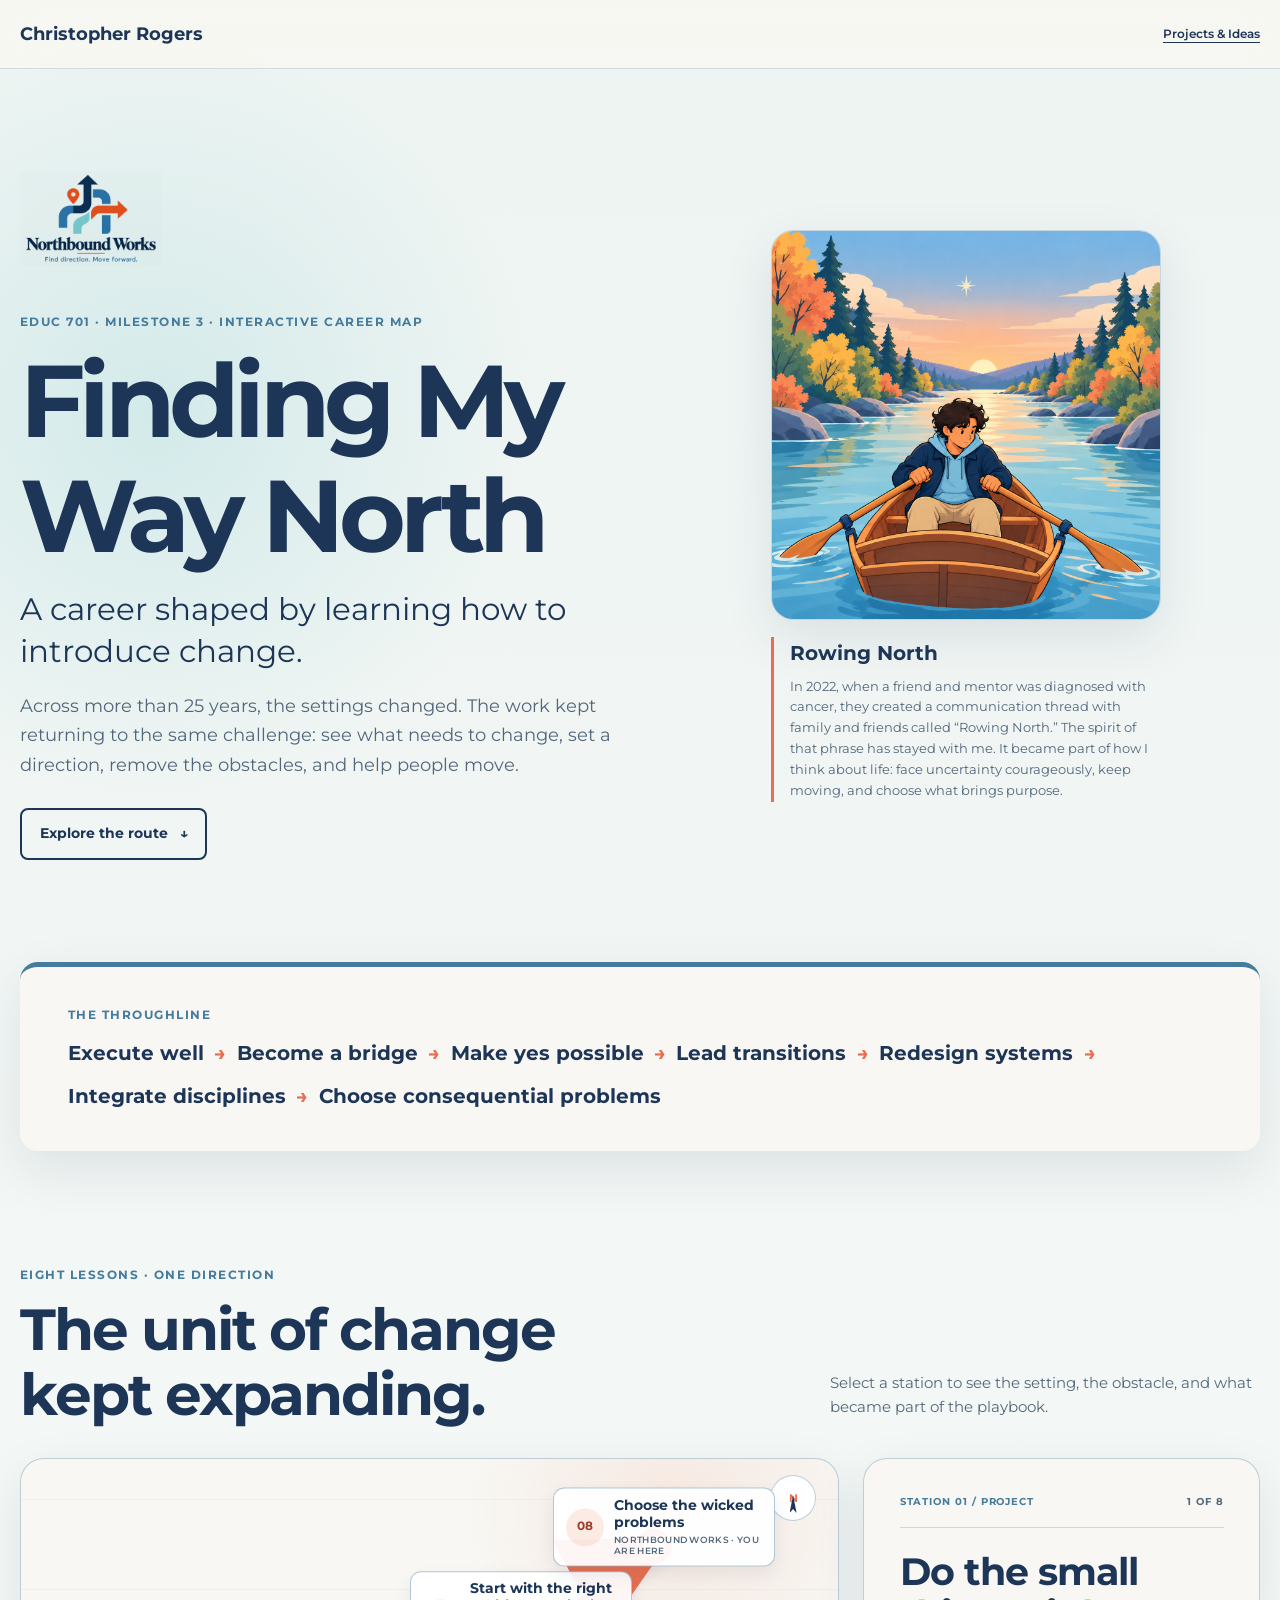
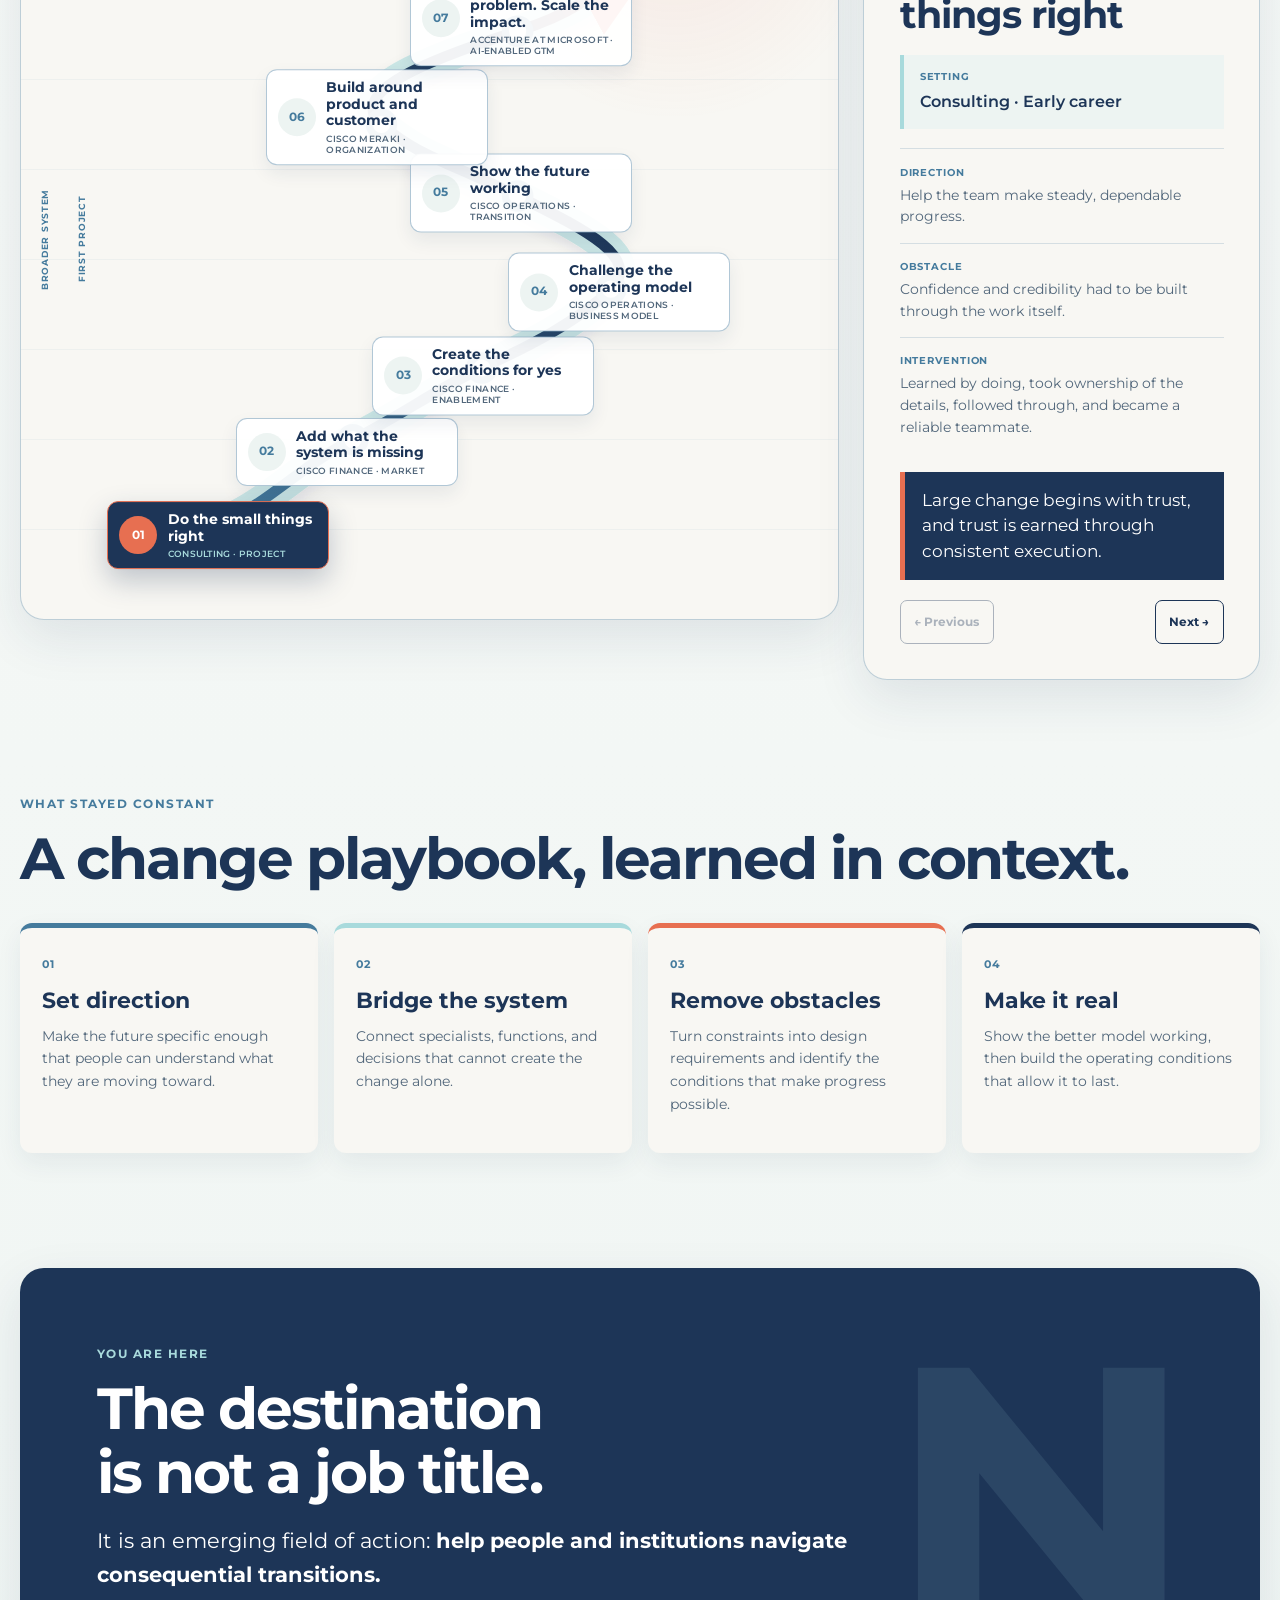
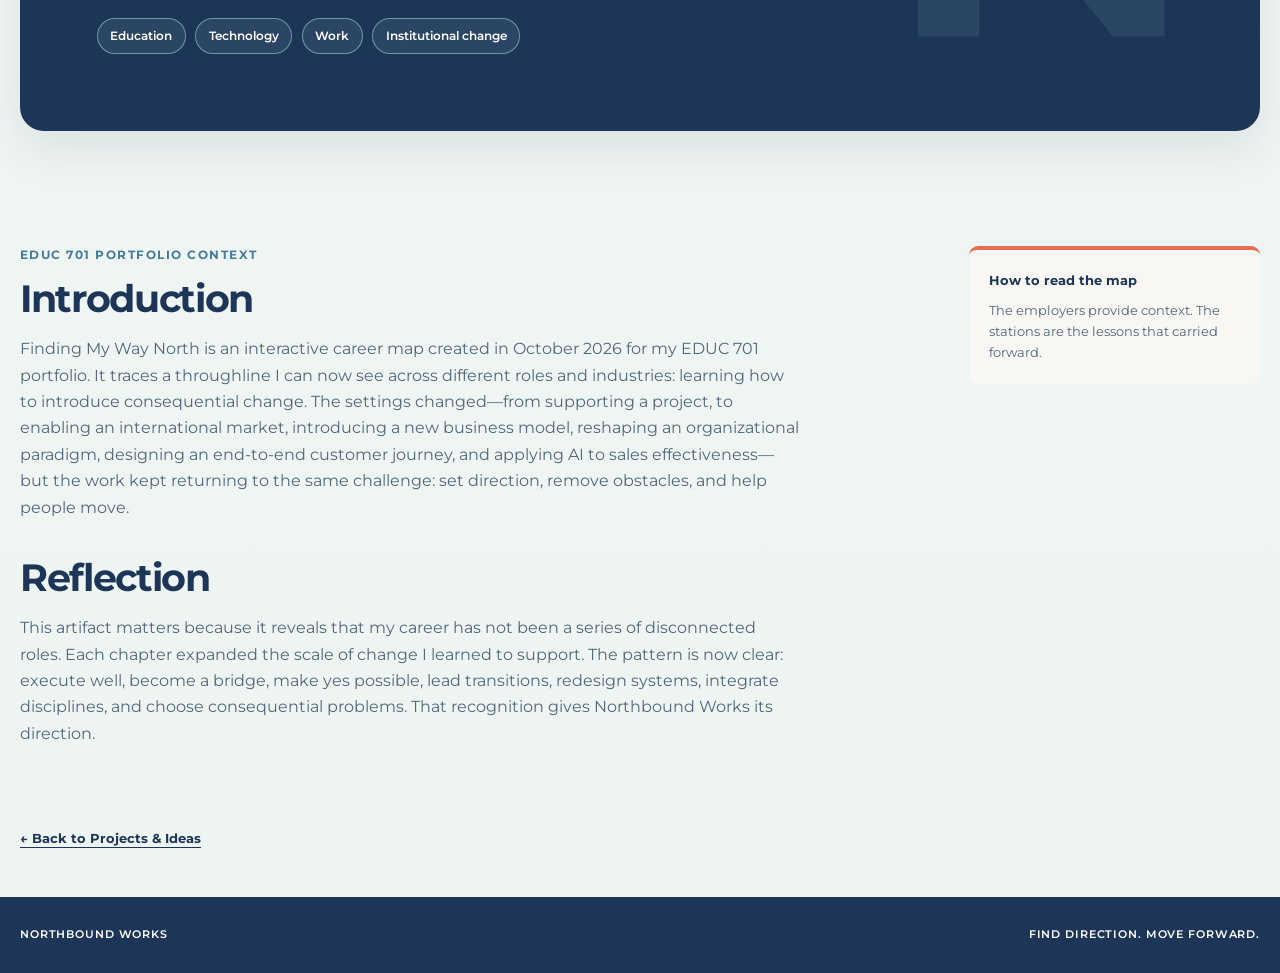
==== finding-my-way-north.html @ 8aae63cb "Publish Finding My Way North interactive career map" ====
<!doctype html>
<html lang="en">
<head>
    <meta charset="utf-8">
    <meta name="viewport" content="width=device-width, initial-scale=1">
    <meta name="description" content="An interactive career map about learning to set direction, remove obstacles, and help people navigate consequential change.">
    <meta name="robots" content="index, follow">
    <link rel="canonical" href="https://chriroge.github.io/northbound-works/finding-my-way-north.html">
    <title>Finding My Way North | Northbound Works</title>
    <link rel="preconnect" href="https://fonts.googleapis.com">
    <link rel="preconnect" href="https://fonts.gstatic.com" crossorigin>
    <link href="https://fonts.googleapis.com/css2?family=Montserrat:wght@400;500;600;700&amp;display=swap" rel="stylesheet">
    <link rel="stylesheet" href="finding-my-way-north.css">
    <script src="finding-my-way-north.js" defer></script>
</head>
<body class="north-map-page">
    <a class="nbm-skip-link" href="#main-content">Skip to the career map</a>

    <nav class="nbm-nav" aria-label="Main navigation">
        <div class="nbm-nav-inner">
            <a class="nbm-home-link" href="index.html#home">Christopher Rogers</a>
            <div class="nbm-nav-actions">
                <a href="index.html#work">Projects &amp; Ideas</a>
            </div>
        </div>
    </nav>

    <main id="main-content">
        <header class="nbm-hero">
            <div class="nbm-hero-copy">
                <a class="nbm-brand" href="index.html#home" aria-label="Northbound Works home">
                    <img src="images/New Logo. New Phrase PNG.png" alt="Northbound Works. Find direction. Move forward.">
                </a>
                <p class="nbm-eyebrow">EDUC 701 · Milestone 3 · Interactive career map</p>
                <h1>Finding My Way North</h1>
                <p class="nbm-deck">A career shaped by learning how to introduce change.</p>
                <p class="nbm-intro">Across more than 25 years, the settings changed. The work kept returning to the same challenge: see what needs to change, set a direction, remove the obstacles, and help people move.</p>
                <a class="nbm-start" href="#career-map">Explore the route <span aria-hidden="true">↓</span></a>
            </div>

            <figure class="nbm-hero-mark">
                <img
                    src="images/rowing-north-hero.png"
                    alt="An illustrated student focused on rowing a wooden boat upstream toward a north star at sunset."
                    class="nbm-rowing-image"
                    width="1254"
                    height="1254"
                >
                <figcaption class="nbm-rowing-caption">
                    <p class="nbm-rowing-label">Rowing North</p>
                    <p class="nbm-rowing-story">In 2022, when a friend and mentor was diagnosed with cancer, they created a communication thread with family and friends called “Rowing North.” The spirit of that phrase has stayed with me. It became part of how I think about life: face uncertainty courageously, keep moving, and choose what brings purpose.</p>
                </figcaption>
            </figure>
        </header>

        <section class="nbm-throughline" aria-labelledby="throughline-heading">
            <p class="nbm-section-label" id="throughline-heading">The throughline</p>
            <ol aria-label="Career throughline">
                <li>Execute well</li>
                <li>Become a bridge</li>
                <li>Make yes possible</li>
                <li>Lead transitions</li>
                <li>Redesign systems</li>
                <li>Integrate disciplines</li>
                <li>Choose consequential problems</li>
            </ol>
        </section>

        <section class="nbm-journey" id="career-map" aria-labelledby="career-map-heading">
            <div class="nbm-section-heading">
                <div>
                    <p class="nbm-section-label">Eight lessons · one direction</p>
                    <h2 id="career-map-heading">The unit of change kept expanding.</h2>
                </div>
                <p>Select a station to see the setting, the obstacle, and what became part of the playbook.</p>
            </div>

            <div class="nbm-journey-layout">
                <div class="nbm-map-visual" aria-label="Career map from project work to wicked problems">
                    <div class="nbm-scope-axis" aria-hidden="true">
                        <span>Broader system</span>
                        <span class="nbm-axis-line"></span>
                        <span>First project</span>
                    </div>

                    <div class="nbm-route-canvas">
                        <div class="nbm-north-marker" aria-hidden="true"><span>N</span><i></i></div>
                        <svg class="nbm-route-svg" viewBox="0 0 1000 1000" role="img" aria-label="A northbound route connecting eight career lessons">
                            <defs>
                                <linearGradient id="nbm-route-gradient" x1="0" y1="1" x2="1" y2="0">
                                    <stop offset="0" stop-color="#457B9D"/>
                                    <stop offset="0.72" stop-color="#1D3557"/>
                                    <stop offset="1" stop-color="#E76F51"/>
                                </linearGradient>
                                <filter id="nbm-route-shadow" x="-30%" y="-30%" width="160%" height="160%">
                                    <feDropShadow dx="0" dy="8" stdDeviation="8" flood-color="#1D3557" flood-opacity="0.12"/>
                                </filter>
                                <marker id="nbm-arrow" markerWidth="10" markerHeight="10" refX="8" refY="5" orient="auto" markerUnits="strokeWidth">
                                    <path d="M0,0 L10,5 L0,10 Z" fill="#E76F51"/>
                                </marker>
                            </defs>
                            <path class="nbm-route-underlay" d="M180 890 C235 865 280 815 350 780 S465 710 530 680 S665 615 710 570 S670 485 580 440 S440 385 390 340 S455 250 580 210 S700 130 770 92"/>
                            <path class="nbm-route-line" d="M180 890 C235 865 280 815 350 780 S465 710 530 680 S665 615 710 570 S670 485 580 440 S440 385 390 340 S455 250 580 210 S700 130 770 92" marker-end="url(#nbm-arrow)"/>
                            <g class="nbm-route-dots" aria-hidden="true">
                                <circle cx="180" cy="890" r="17"/>
                                <circle cx="350" cy="780" r="17"/>
                                <circle cx="530" cy="680" r="17"/>
                                <circle cx="710" cy="570" r="17"/>
                                <circle cx="580" cy="440" r="17"/>
                                <circle cx="390" cy="340" r="17"/>
                                <circle cx="580" cy="210" r="17"/>
                                <circle class="nbm-current-dot" cx="770" cy="92" r="20"/>
                            </g>
                        </svg>

                        <ol class="nbm-station-list">
                            <li class="nbm-map-station" id="station-1" style="--station-x:18%; --station-y:89%;">
                                <button type="button" id="station-button-1" data-station="0" aria-controls="station-detail" aria-expanded="true" aria-current="step">
                                    <span class="nbm-station-number">01</span>
                                    <span class="nbm-station-copy"><strong>Do the small things right</strong><small>Consulting · Project</small></span>
                                </button>
                            </li>
                            <li class="nbm-map-station" id="station-2" style="--station-x:35%; --station-y:78%;">
                                <button type="button" id="station-button-2" data-station="1" aria-controls="station-detail" aria-expanded="false">
                                    <span class="nbm-station-number">02</span>
                                    <span class="nbm-station-copy"><strong>Add what the system is missing</strong><small>Cisco Finance · Market</small></span>
                                </button>
                            </li>
                            <li class="nbm-map-station" id="station-3" style="--station-x:53%; --station-y:68%;">
                                <button type="button" id="station-button-3" data-station="2" aria-controls="station-detail" aria-expanded="false">
                                    <span class="nbm-station-number">03</span>
                                    <span class="nbm-station-copy"><strong>Create the conditions for yes</strong><small>Cisco Finance · Enablement</small></span>
                                </button>
                            </li>
                            <li class="nbm-map-station" id="station-4" style="--station-x:71%; --station-y:57%;">
                                <button type="button" id="station-button-4" data-station="3" aria-controls="station-detail" aria-expanded="false">
                                    <span class="nbm-station-number">04</span>
                                    <span class="nbm-station-copy"><strong>Challenge the operating model</strong><small>Cisco Operations · Business model</small></span>
                                </button>
                            </li>
                            <li class="nbm-map-station" id="station-5" style="--station-x:58%; --station-y:44%;">
                                <button type="button" id="station-button-5" data-station="4" aria-controls="station-detail" aria-expanded="false">
                                    <span class="nbm-station-number">05</span>
                                    <span class="nbm-station-copy"><strong>Show the future working</strong><small>Cisco Operations · Transition</small></span>
                                </button>
                            </li>
                            <li class="nbm-map-station" id="station-6" style="--station-x:39%; --station-y:34%;">
                                <button type="button" id="station-button-6" data-station="5" aria-controls="station-detail" aria-expanded="false">
                                    <span class="nbm-station-number">06</span>
                                    <span class="nbm-station-copy"><strong>Build around product and customer</strong><small>Cisco Meraki · Organization</small></span>
                                </button>
                            </li>
                            <li class="nbm-map-station" id="station-7" style="--station-x:58%; --station-y:21%;">
                                <button type="button" id="station-button-7" data-station="6" aria-controls="station-detail" aria-expanded="false">
                                    <span class="nbm-station-number">07</span>
                                    <span class="nbm-station-copy"><strong>Start with the right problem. Scale the impact.</strong><small>Accenture at Microsoft · AI-enabled GTM</small></span>
                                </button>
                            </li>
                            <li class="nbm-map-station nbm-map-station-current" id="station-8" style="--station-x:77%; --station-y:9%;">
                                <button type="button" id="station-button-8" data-station="7" aria-controls="station-detail" aria-expanded="false">
                                    <span class="nbm-station-number">08</span>
                                    <span class="nbm-station-copy"><strong>Choose the wicked problems</strong><small>Northbound Works · You are here</small></span>
                                </button>
                            </li>
                        </ol>
                    </div>
                </div>

                <aside class="nbm-detail-panel" id="station-detail" aria-live="polite" aria-labelledby="detail-title">
                    <div class="nbm-detail-topline">
                        <p><span id="detail-number">Station 01</span> <span aria-hidden="true">/</span> <span id="detail-scale">Project</span></p>
                        <span class="nbm-detail-progress" id="detail-progress">1 of 8</span>
                    </div>
                    <h3 id="detail-title">Do the small things right</h3>

                    <div class="nbm-detail-setting">
                        <span>Setting</span>
                        <p id="detail-setting">Consulting · Early career</p>
                    </div>

                    <dl class="nbm-detail-grid">
                        <div>
                            <dt>Direction</dt>
                            <dd id="detail-direction">Help the team make steady, dependable progress.</dd>
                        </div>
                        <div>
                            <dt>Obstacle</dt>
                            <dd id="detail-obstacle">Confidence and credibility had to be built through the work itself.</dd>
                        </div>
                        <div>
                            <dt>Intervention</dt>
                            <dd id="detail-intervention">Learned by doing, took ownership of the details, followed through, and became a reliable teammate.</dd>
                        </div>
                    </dl>

                    <blockquote id="detail-lesson">Large change begins with trust, and trust is earned through consistent execution.</blockquote>

                    <div class="nbm-detail-controls" aria-label="Career map navigation">
                        <button type="button" id="previous-station" disabled><span aria-hidden="true">←</span> Previous</button>
                        <button type="button" id="next-station">Next <span aria-hidden="true">→</span></button>
                    </div>
                </aside>
            </div>
        </section>

        <section class="nbm-playbook" aria-labelledby="playbook-heading">
            <div class="nbm-section-heading">
                <div>
                    <p class="nbm-section-label">What stayed constant</p>
                    <h2 id="playbook-heading">A change playbook, learned in context.</h2>
                </div>
            </div>
            <div class="nbm-playbook-grid">
                <article><span>01</span><h3>Set direction</h3><p>Make the future specific enough that people can understand what they are moving toward.</p></article>
                <article><span>02</span><h3>Bridge the system</h3><p>Connect specialists, functions, and decisions that cannot create the change alone.</p></article>
                <article><span>03</span><h3>Remove obstacles</h3><p>Turn constraints into design requirements and identify the conditions that make progress possible.</p></article>
                <article><span>04</span><h3>Make it real</h3><p>Show the better model working, then build the operating conditions that allow it to last.</p></article>
            </div>
        </section>

        <section class="nbm-now" aria-labelledby="now-heading">
            <p class="nbm-section-label">You are here</p>
            <h2 id="now-heading">The destination is not a job title.</h2>
            <p>It is an emerging field of action: <strong>help people and institutions navigate consequential transitions.</strong></p>
            <div class="nbm-now-tags" aria-label="Current fields of interest">
                <span>Education</span><span>Technology</span><span>Work</span><span>Institutional change</span>
            </div>
        </section>

        <section class="nbm-portfolio-context" aria-labelledby="portfolio-context-heading">
            <div>
                <p class="nbm-section-label">EDUC 701 portfolio context</p>
                <h2 id="portfolio-context-heading">Introduction</h2>
                <p>Finding My Way North is an interactive career map created in October 2026 for my EDUC 701 portfolio. It traces a throughline I can now see across different roles and industries: learning how to introduce consequential change. The settings changed—from supporting a project, to enabling an international market, introducing a new business model, reshaping an organizational paradigm, designing an end-to-end customer journey, and applying AI to sales effectiveness—but the work kept returning to the same challenge: set direction, remove obstacles, and help people move.</p>
                <h2>Reflection</h2>
                <p>This artifact matters because it reveals that my career has not been a series of disconnected roles. Each chapter expanded the scale of change I learned to support. The pattern is now clear: execute well, become a bridge, make yes possible, lead transitions, redesign systems, integrate disciplines, and choose consequential problems. That recognition gives Northbound Works its direction.</p>
            </div>
            <aside>
                <strong>How to read the map</strong>
                <p>The employers provide context. The stations are the lessons that carried forward.</p>
            </aside>
        </section>

        <noscript>
            <section class="nbm-noscript" aria-labelledby="noscript-heading">
                <h2 id="noscript-heading">The eight-station story</h2>
                <p>JavaScript is off, so the interactive detail panel is unavailable. The complete narrative remains below.</p>
                <ol>
                    <li><strong>Do the small things right.</strong> Consulting taught me that large change begins with trust, and trust is earned through consistent execution.</li>
                    <li><strong>Add what the system is missing.</strong> In Cisco Finance, program management helped deep experts localize the business and connect with the wider company.</li>
                    <li><strong>Create the conditions for yes.</strong> Constraints became design requirements: what needed to be true, who needed to be involved, and which safeguards made progress responsible.</li>
                    <li><strong>Challenge the operating model.</strong> Cisco Operations showed me that a business model changes only when its operating model changes with it.</li>
                    <li><strong>Show the future working.</strong> Concrete mechanisms, early evidence, and visible progress made a different way of operating credible.</li>
                    <li><strong>Build around the product and customer.</strong> At Cisco Meraki, product, UX, journey, integration, and team development came together around customer value.</li>
                    <li><strong>Start with the right problem. Scale the impact.</strong> At Accenture, working with Microsoft, I helped identify the highest-leverage sales problems, then define and build four AI agents to enable faster, better-prioritized outreach, stronger customer conversations, and greater revenue attainment with the same or a smaller team.</li>
                    <li><strong>Choose the wicked problems.</strong> Northbound Works brings the accumulated change playbook to education, technology, work, and institutional change.</li>
                </ol>
            </section>
        </noscript>

        <a class="nbm-back" href="index.html#work">← Back to Projects &amp; Ideas</a>
    </main>

    <footer class="nbm-footer">
        <span>Northbound Works</span>
        <span>Find direction. Move forward.</span>
    </footer>
</body>
</html>
---- finding-my-way-north.css ----
:root {
    --nbm-navy: #1D3557;
    --nbm-blue: #457B9D;
    --nbm-teal: #A8DADC;
    --nbm-coral: #E76F51;
    --nbm-cream: #F8F7F3;
    --nbm-pale: #EDF4F2;
    --nbm-white: #FFFFFF;
    --nbm-ink-muted: #52677B;
    --nbm-shadow: 0 18px 50px rgba(29, 53, 87, 0.10);
    --nbm-headline: 'Montserrat', Arial, sans-serif;
    --nbm-body: 'Montserrat', Arial, sans-serif;
}

* {
    box-sizing: border-box;
}

html {
    scroll-behavior: smooth;
}

.north-map-page {
    margin: 0;
    color: var(--nbm-navy);
    background:
        radial-gradient(circle at 12% 10%, rgba(168, 218, 220, 0.40), transparent 24rem),
        linear-gradient(180deg, var(--nbm-pale), #f5f8f6 42%, var(--nbm-pale));
    font-family: var(--nbm-body);
    line-height: 1.65;
}

.north-map-page a {
    color: inherit;
    text-underline-offset: 4px;
}

.north-map-page button,
.north-map-page a {
    -webkit-tap-highlight-color: transparent;
}

.north-map-page h1,
.north-map-page h2,
.north-map-page h3,
.north-map-page p {
    margin-top: 0;
}

.north-map-page h1,
.north-map-page h2,
.north-map-page h3 {
    font-family: var(--nbm-headline);
    line-height: 1.12;
}

.nbm-skip-link {
    position: fixed;
    left: 1rem;
    top: -10rem;
    z-index: 2000;
    padding: 0.85rem 1rem;
    border-radius: 8px;
    background: var(--nbm-white);
    color: var(--nbm-navy);
    font-weight: 700;
}

.nbm-skip-link:focus {
    top: 1rem;
}

.nbm-nav {
    position: sticky;
    top: 0;
    z-index: 1000;
    border-bottom: 1px solid rgba(69, 123, 157, 0.22);
    background: rgba(248, 247, 243, 0.93);
    backdrop-filter: blur(14px);
}

.nbm-nav-inner {
    display: flex;
    align-items: center;
    justify-content: space-between;
    width: min(100% - 2.5rem, 1240px);
    min-height: 4.25rem;
    margin: 0 auto;
    gap: 1rem;
}

.nbm-home-link {
    font-family: var(--nbm-headline);
    font-size: 1.12rem;
    font-weight: 700;
    text-decoration: none;
}

.nbm-nav-actions {
    display: flex;
    align-items: center;
    gap: 1rem;
    font-size: 0.78rem;
    font-weight: 600;
}

.nbm-hero,
.nbm-throughline,
.nbm-journey,
.nbm-playbook,
.nbm-now,
.nbm-portfolio-context,
.nbm-noscript,
.nbm-back {
    width: min(100% - 2.5rem, 1240px);
    margin-left: auto;
    margin-right: auto;
}

.nbm-hero {
    display: grid;
    grid-template-columns: minmax(0, 1.15fr) minmax(300px, 0.85fr);
    align-items: center;
    gap: clamp(2rem, 7vw, 7rem);
    min-height: calc(100svh - 4.25rem);
    padding: clamp(3rem, 8vw, 7rem) 0;
}

.nbm-brand {
    display: inline-block;
    margin-bottom: 2.4rem;
}

.nbm-brand img {
    display: block;
    width: 142px;
    height: auto;
    mix-blend-mode: multiply;
}

.nbm-eyebrow,
.nbm-section-label {
    margin-bottom: 0.75rem;
    color: var(--nbm-blue);
    font-size: 0.72rem;
    font-weight: 700;
    letter-spacing: 0.13em;
    text-transform: uppercase;
}

.nbm-hero h1 {
    max-width: 760px;
    margin-bottom: 1rem;
    font-size: clamp(3.2rem, 8vw, 6.7rem);
    letter-spacing: -0.055em;
    text-wrap: balance;
}

.nbm-deck {
    max-width: 650px;
    margin-bottom: 1.15rem;
    font-family: var(--nbm-headline);
    font-size: clamp(1.35rem, 2.4vw, 2rem);
    line-height: 1.35;
}

.nbm-intro {
    max-width: 700px;
    margin-bottom: 1.8rem;
    color: var(--nbm-ink-muted);
    font-size: clamp(1rem, 1.4vw, 1.12rem);
}

.nbm-start {
    display: inline-flex;
    align-items: center;
    gap: 0.75rem;
    min-height: 48px;
    padding: 0.75rem 1.1rem;
    border: 2px solid var(--nbm-navy);
    border-radius: 8px;
    text-decoration: none;
    font-size: 0.9rem;
    font-weight: 700;
    transition: background-color 160ms ease, color 160ms ease, transform 160ms ease;
}

.nbm-start:hover {
    color: var(--nbm-white);
    background: var(--nbm-navy);
    transform: translateY(-2px);
}

.nbm-hero-mark {
    display: grid;
    justify-items: stretch;
    gap: 1.1rem;
    width: min(32vw, 390px);
    margin: 0;
    padding: 0;
}

.nbm-rowing-image {
    display: block;
    width: 100%;
    height: auto;
    border: 1px solid rgba(69, 123, 157, 0.24);
    border-radius: 22px;
    box-shadow: var(--nbm-shadow);
}

.nbm-rowing-caption {
    padding-left: 1rem;
    border-left: 3px solid var(--nbm-coral);
}

.nbm-rowing-label {
    margin: 0 0 0.4rem;
    font-family: var(--nbm-headline);
    font-size: 1.25rem;
    font-weight: 700;
    color: var(--nbm-navy);
}

.nbm-rowing-story {
    margin: 0;
    color: var(--nbm-ink-muted);
    font-size: 0.79rem;
    line-height: 1.65;
}

.nbm-throughline {
    padding: 2.4rem clamp(1.4rem, 4vw, 3rem);
    border-top: 5px solid var(--nbm-blue);
    border-radius: 18px;
    background: var(--nbm-cream);
    box-shadow: var(--nbm-shadow);
}

.nbm-throughline ol {
    display: flex;
    flex-wrap: wrap;
    align-items: center;
    gap: 0.65rem;
    margin: 0;
    padding: 0;
    list-style: none;
}

.nbm-throughline li {
    display: flex;
    align-items: center;
    gap: 0.65rem;
    font-family: var(--nbm-headline);
    font-size: clamp(1rem, 1.55vw, 1.25rem);
    font-weight: 700;
}

.nbm-throughline li:not(:last-child)::after {
    content: '→';
    color: var(--nbm-coral);
    font-family: var(--nbm-body);
}

.nbm-journey {
    padding: clamp(5rem, 9vw, 8rem) 0;
}

.nbm-section-heading {
    display: flex;
    align-items: end;
    justify-content: space-between;
    gap: 2rem;
    margin-bottom: 2rem;
}

.nbm-section-heading h2,
.nbm-now h2,
.nbm-portfolio-context h2,
.nbm-noscript h2 {
    margin-bottom: 0;
    font-size: clamp(2.2rem, 4.5vw, 4rem);
    letter-spacing: -0.035em;
    text-wrap: balance;
}

.nbm-section-heading > p {
    max-width: 430px;
    margin-bottom: 0.4rem;
    color: var(--nbm-ink-muted);
    font-size: 0.92rem;
}

.nbm-journey-layout {
    display: grid;
    grid-template-columns: minmax(620px, 1.55fr) minmax(330px, 0.75fr);
    align-items: start;
    gap: 1.5rem;
}

.nbm-map-visual,
.nbm-detail-panel {
    border: 1px solid rgba(69, 123, 157, 0.33);
    border-radius: 24px;
    background: var(--nbm-cream);
    box-shadow: var(--nbm-shadow);
}

.nbm-map-visual {
    position: relative;
    min-width: 0;
    padding-left: 3.8rem;
    overflow: hidden;
}

.nbm-map-visual::before {
    content: '';
    position: absolute;
    inset: 0;
    background:
        radial-gradient(circle at 80% 7%, rgba(231, 111, 81, 0.11), transparent 13rem),
        repeating-linear-gradient(0deg, transparent 0 89px, rgba(69, 123, 157, 0.06) 89px 90px);
    pointer-events: none;
}

.nbm-scope-axis {
    position: absolute;
    left: 1rem;
    top: 2rem;
    bottom: 2rem;
    z-index: 2;
    display: flex;
    flex-direction: column;
    align-items: center;
    gap: 0.7rem;
    width: 2rem;
    color: var(--nbm-blue);
    font-size: 0.57rem;
    font-weight: 700;
    letter-spacing: 0.08em;
    text-transform: uppercase;
    writing-mode: vertical-rl;
    transform: rotate(180deg);
}

.nbm-axis-line {
    width: 1px;
    flex: 1;
    background: linear-gradient(var(--nbm-coral), var(--nbm-teal), var(--nbm-blue));
}

.nbm-route-canvas {
    position: relative;
    min-height: 760px;
}

.nbm-route-svg {
    position: absolute;
    inset: 1.25rem;
    width: calc(100% - 2.5rem);
    height: calc(100% - 2.5rem);
    overflow: visible;
}

.nbm-route-underlay,
.nbm-route-line {
    fill: none;
    stroke-linecap: round;
    stroke-linejoin: round;
}

.nbm-route-underlay {
    stroke: rgba(168, 218, 220, 0.56);
    stroke-width: 44;
    filter: url(#nbm-route-shadow);
}

.nbm-route-line {
    stroke: url(#nbm-route-gradient);
    stroke-width: 15;
}

.nbm-route-dots circle {
    fill: var(--nbm-cream);
    stroke: var(--nbm-blue);
    stroke-width: 10;
}

.nbm-route-dots .nbm-current-dot {
    stroke: var(--nbm-coral);
}

.nbm-north-marker {
    position: absolute;
    right: 1.4rem;
    top: 1rem;
    z-index: 3;
    display: grid;
    place-items: center;
    width: 46px;
    height: 46px;
    border: 1px solid rgba(69, 123, 157, 0.35);
    border-radius: 50%;
    background: var(--nbm-white);
    color: var(--nbm-coral);
    font-size: 0.7rem;
    font-weight: 700;
}

.nbm-north-marker i {
    position: absolute;
    bottom: 7px;
    width: 7px;
    height: 18px;
    background: var(--nbm-navy);
    clip-path: polygon(50% 0, 100% 100%, 50% 78%, 0 100%);
}

.nbm-station-list {
    position: absolute;
    inset: 0;
    z-index: 5;
    margin: 0;
    padding: 0;
    list-style: none;
}

.nbm-map-station {
    position: absolute;
    left: var(--station-x);
    top: var(--station-y);
    width: clamp(176px, 23vw, 222px);
    transform: translate(-50%, -50%);
}

.nbm-map-station button {
    display: grid;
    grid-template-columns: 38px minmax(0, 1fr);
    align-items: center;
    gap: 0.65rem;
    width: 100%;
    min-height: 58px;
    padding: 0.55rem 0.7rem;
    border: 1px solid rgba(69, 123, 157, 0.42);
    border-radius: 11px;
    color: var(--nbm-navy);
    background: rgba(255, 255, 255, 0.94);
    box-shadow: 0 8px 18px rgba(29, 53, 87, 0.08);
    font: inherit;
    text-align: left;
    cursor: pointer;
    transition: border-color 150ms ease, box-shadow 150ms ease, transform 150ms ease, background-color 150ms ease;
}

.nbm-map-station button:hover {
    border-color: var(--nbm-blue);
    box-shadow: 0 10px 24px rgba(29, 53, 87, 0.16);
    transform: translateY(-2px);
}

.nbm-map-station button[aria-expanded='true'] {
    border-color: var(--nbm-coral);
    background: var(--nbm-navy);
    color: var(--nbm-white);
    box-shadow: 0 12px 28px rgba(29, 53, 87, 0.26);
}

.nbm-station-number {
    display: grid;
    place-items: center;
    width: 38px;
    height: 38px;
    border-radius: 50%;
    background: var(--nbm-pale);
    color: var(--nbm-blue);
    font-size: 0.72rem;
    font-weight: 700;
}

.nbm-map-station button[aria-expanded='true'] .nbm-station-number {
    background: var(--nbm-coral);
    color: var(--nbm-white);
}

.nbm-station-copy {
    min-width: 0;
}

.nbm-station-copy strong,
.nbm-station-copy small {
    display: block;
}

.nbm-station-copy strong {
    font-family: var(--nbm-headline);
    font-size: 0.88rem;
    line-height: 1.18;
}

.nbm-station-copy small {
    margin-top: 0.24rem;
    color: var(--nbm-ink-muted);
    font-size: 0.56rem;
    font-weight: 600;
    letter-spacing: 0.035em;
    line-height: 1.25;
    text-transform: uppercase;
}

.nbm-map-station button[aria-expanded='true'] small {
    color: var(--nbm-teal);
}

.nbm-map-station-current .nbm-station-number {
    background: rgba(231, 111, 81, 0.14);
    color: #9A3E29;
}

.nbm-detail-panel {
    position: sticky;
    top: 5.75rem;
    min-height: 650px;
    padding: clamp(1.4rem, 3vw, 2.2rem);
}

.nbm-detail-topline {
    display: flex;
    align-items: center;
    justify-content: space-between;
    gap: 1rem;
    padding-bottom: 1rem;
    border-bottom: 1px solid rgba(69, 123, 157, 0.25);
    color: var(--nbm-blue);
    font-size: 0.64rem;
    font-weight: 700;
    letter-spacing: 0.09em;
    text-transform: uppercase;
}

.nbm-detail-topline p {
    margin: 0;
}

.nbm-detail-progress {
    color: var(--nbm-ink-muted);
}

.nbm-detail-panel h3 {
    margin: 1.35rem 0 1.2rem;
    font-size: clamp(2rem, 3vw, 2.8rem);
    letter-spacing: -0.025em;
}

.nbm-detail-setting {
    margin-bottom: 1.2rem;
    padding: 0.85rem 1rem;
    border-left: 4px solid var(--nbm-teal);
    background: var(--nbm-pale);
}

.nbm-detail-setting span,
.nbm-detail-grid dt {
    display: block;
    margin-bottom: 0.28rem;
    color: var(--nbm-blue);
    font-size: 0.62rem;
    font-weight: 700;
    letter-spacing: 0.09em;
    text-transform: uppercase;
}

.nbm-detail-setting p {
    margin: 0;
    font-weight: 600;
}

.nbm-detail-grid {
    display: grid;
    gap: 0;
    margin: 0;
}

.nbm-detail-grid > div {
    padding: 0.9rem 0;
    border-top: 1px solid rgba(69, 123, 157, 0.2);
}

.nbm-detail-grid dd {
    margin: 0;
    color: var(--nbm-ink-muted);
    font-size: 0.88rem;
    line-height: 1.55;
}

.nbm-detail-panel blockquote {
    margin: 1.2rem 0;
    padding: 1rem 1.1rem;
    border-left: 5px solid var(--nbm-coral);
    background: var(--nbm-navy);
    color: var(--nbm-white);
    font-family: var(--nbm-headline);
    font-size: 1.05rem;
    line-height: 1.5;
}

.nbm-detail-controls {
    display: flex;
    justify-content: space-between;
    gap: 0.75rem;
    margin-top: 1.25rem;
}

.nbm-detail-controls button {
    min-height: 44px;
    padding: 0.62rem 0.85rem;
    border: 1px solid var(--nbm-navy);
    border-radius: 7px;
    color: var(--nbm-navy);
    background: transparent;
    font-family: var(--nbm-body);
    font-size: 0.75rem;
    font-weight: 700;
    cursor: pointer;
}

.nbm-detail-controls button:hover:not(:disabled) {
    color: var(--nbm-white);
    background: var(--nbm-navy);
}

.nbm-detail-controls button:disabled {
    cursor: not-allowed;
    opacity: 0.35;
}

.nbm-playbook {
    padding-bottom: clamp(5rem, 9vw, 8rem);
}

.nbm-playbook-grid {
    display: grid;
    grid-template-columns: repeat(4, minmax(0, 1fr));
    gap: 1rem;
}

.nbm-playbook-grid article {
    min-height: 230px;
    padding: 1.4rem;
    border-top: 5px solid var(--nbm-blue);
    border-radius: 12px;
    background: var(--nbm-cream);
    box-shadow: 0 10px 26px rgba(29, 53, 87, 0.07);
}

.nbm-playbook-grid article:nth-child(2) {
    border-color: var(--nbm-teal);
}

.nbm-playbook-grid article:nth-child(3) {
    border-color: var(--nbm-coral);
}

.nbm-playbook-grid article:nth-child(4) {
    border-color: var(--nbm-navy);
}

.nbm-playbook-grid span {
    color: var(--nbm-blue);
    font-size: 0.68rem;
    font-weight: 700;
    letter-spacing: 0.08em;
}

.nbm-playbook-grid h3 {
    margin: 0.75rem 0;
    font-size: 1.35rem;
}

.nbm-playbook-grid p {
    margin-bottom: 0;
    color: var(--nbm-ink-muted);
    font-size: 0.86rem;
}

.nbm-now {
    position: relative;
    padding: clamp(3rem, 6vw, 5.5rem);
    border-radius: 24px;
    overflow: hidden;
    color: var(--nbm-white);
    background: var(--nbm-navy);
    box-shadow: var(--nbm-shadow);
}

.nbm-now::after {
    content: 'N';
    position: absolute;
    right: clamp(1rem, 5vw, 4rem);
    top: 50%;
    color: rgba(168, 218, 220, 0.10);
    font-family: var(--nbm-headline);
    font-size: clamp(12rem, 30vw, 24rem);
    font-weight: 700;
    line-height: 0.7;
    transform: translateY(-50%);
}

.nbm-now > * {
    position: relative;
    z-index: 1;
}

.nbm-now .nbm-section-label {
    color: var(--nbm-teal);
}

.nbm-now h2 {
    max-width: 760px;
    color: var(--nbm-white);
}

.nbm-now > p:not(.nbm-section-label) {
    max-width: 760px;
    margin: 1.2rem 0 1.6rem;
    font-size: clamp(1.05rem, 1.7vw, 1.3rem);
}

.nbm-now-tags {
    display: flex;
    flex-wrap: wrap;
    gap: 0.6rem;
}

.nbm-now-tags span {
    padding: 0.48rem 0.78rem;
    border: 1px solid rgba(168, 218, 220, 0.55);
    border-radius: 999px;
    background: rgba(168, 218, 220, 0.10);
    font-size: 0.72rem;
    font-weight: 600;
}

.nbm-portfolio-context {
    display: grid;
    grid-template-columns: minmax(0, 1fr) minmax(250px, 0.32fr);
    gap: 2.5rem;
    padding: clamp(5rem, 9vw, 8rem) 0 4rem;
}

.nbm-portfolio-context h2 {
    margin-bottom: 1rem;
    font-size: clamp(1.8rem, 3vw, 2.5rem);
}

.nbm-portfolio-context h2:not(:first-of-type) {
    margin-top: 2.2rem;
}

.nbm-portfolio-context > div > p:not(.nbm-section-label) {
    max-width: 780px;
    color: var(--nbm-ink-muted);
}

.nbm-portfolio-context aside {
    align-self: start;
    padding: 1.25rem;
    border-top: 4px solid var(--nbm-coral);
    border-radius: 9px;
    background: var(--nbm-cream);
    font-size: 0.8rem;
}

.nbm-portfolio-context aside p {
    margin: 0.55rem 0 0;
    color: var(--nbm-ink-muted);
}

.nbm-noscript {
    margin-bottom: 3rem;
    padding: 2rem;
    border: 1px solid var(--nbm-teal);
    border-radius: 16px;
    background: var(--nbm-cream);
}

.nbm-noscript ol {
    padding-left: 1.5rem;
}

.nbm-noscript li {
    margin-bottom: 0.8rem;
}

.nbm-back {
    display: block;
    padding-bottom: 3rem;
    font-size: 0.84rem;
    font-weight: 700;
}

.nbm-footer {
    display: flex;
    justify-content: space-between;
    gap: 1rem;
    padding: 1.8rem max(1.25rem, calc((100% - 1240px) / 2));
    color: var(--nbm-white);
    background: var(--nbm-navy);
    font-size: 0.68rem;
    font-weight: 600;
    letter-spacing: 0.08em;
    text-transform: uppercase;
}

.north-map-page :is(a, button):focus-visible {
    outline: 3px solid var(--nbm-coral);
    outline-offset: 4px;
}

@media (max-width: 1120px) {
    .nbm-journey-layout {
        grid-template-columns: minmax(570px, 1.35fr) minmax(310px, 0.75fr);
    }

    .nbm-map-station {
        width: 190px;
    }

    .nbm-station-copy strong {
        font-size: 0.8rem;
    }
}

@media (max-width: 940px) {
    .nbm-hero {
        grid-template-columns: 1fr;
        min-height: auto;
        padding-top: 4rem;
    }

    .nbm-hero-mark {
        width: min(100%, 520px);
        justify-self: center;
    }

    .nbm-section-heading {
        align-items: start;
        flex-direction: column;
        gap: 0.75rem;
    }

    .nbm-journey-layout {
        grid-template-columns: 1fr;
    }

    .nbm-map-visual {
        padding: 1rem;
    }

    .nbm-map-visual::before,
    .nbm-route-svg,
    .nbm-north-marker,
    .nbm-scope-axis {
        display: none;
    }

    .nbm-route-canvas {
        min-height: 0;
    }

    .nbm-station-list {
        position: relative;
        display: grid;
        gap: 0;
    }

    .nbm-station-list::before {
        content: '';
        position: absolute;
        left: 27px;
        top: 28px;
        bottom: 28px;
        width: 6px;
        border-radius: 999px;
        background: linear-gradient(var(--nbm-coral), var(--nbm-navy), var(--nbm-blue));
    }

    .nbm-map-station {
        position: relative;
        left: auto;
        top: auto;
        width: 100%;
        transform: none;
    }

    .nbm-map-station button {
        position: relative;
        grid-template-columns: 38px minmax(0, 1fr);
        min-height: 68px;
        border: 0;
        border-radius: 0;
        background: transparent;
        box-shadow: none;
    }

    .nbm-map-station button:hover {
        box-shadow: none;
        transform: none;
    }

    .nbm-map-station button[aria-expanded='true'] {
        border-radius: 10px;
    }

    .nbm-station-number {
        position: relative;
        z-index: 1;
        border: 4px solid var(--nbm-cream);
    }

    .nbm-station-copy strong {
        font-size: 0.96rem;
    }

    .nbm-station-copy small {
        font-size: 0.62rem;
    }

    .nbm-detail-panel {
        position: relative;
        top: auto;
        min-height: 0;
    }

    .nbm-playbook-grid {
        grid-template-columns: repeat(2, minmax(0, 1fr));
    }
}

@media (max-width: 680px) {
    .nbm-nav-inner,
    .nbm-hero,
    .nbm-throughline,
    .nbm-journey,
    .nbm-playbook,
    .nbm-now,
    .nbm-portfolio-context,
    .nbm-noscript,
    .nbm-back {
        width: min(100% - 1.5rem, 1240px);
    }

    .nbm-nav-inner {
        min-height: 4rem;
    }

    .nbm-nav-actions {
        gap: 0;
    }

    .nbm-home-link,
    .nbm-nav-actions a {
        font-size: 0.78rem;
    }

    .nbm-brand {
        margin-bottom: 1.7rem;
    }

    .nbm-brand img {
        width: 120px;
    }

    .nbm-hero {
        padding: 3rem 0 4rem;
    }

    .nbm-hero h1 {
        font-size: clamp(3.1rem, 17vw, 5rem);
    }

    .nbm-throughline {
        padding: 1.4rem;
    }

    .nbm-throughline ol {
        align-items: flex-start;
        flex-direction: column;
        gap: 0.35rem;
    }

    .nbm-throughline li:not(:last-child)::after {
        content: '↓';
    }

    .nbm-journey {
        padding: 4.5rem 0;
    }

    .nbm-section-heading h2,
    .nbm-now h2 {
        font-size: clamp(2.3rem, 12vw, 3.4rem);
    }

    .nbm-detail-panel,
    .nbm-map-visual {
        border-radius: 16px;
    }

    .nbm-detail-panel {
        padding: 1.2rem;
    }

    .nbm-detail-panel h3 {
        font-size: 2rem;
    }

    .nbm-playbook-grid {
        grid-template-columns: 1fr;
    }

    .nbm-playbook-grid article {
        min-height: 0;
    }

    .nbm-now {
        padding: 2.25rem 1.4rem;
        border-radius: 16px;
    }

    .nbm-portfolio-context {
        grid-template-columns: 1fr;
        gap: 1.5rem;
    }

    .nbm-footer {
        align-items: flex-start;
        flex-direction: column;
    }
}

@media (prefers-reduced-motion: reduce) {
    html {
        scroll-behavior: auto;
    }

    *,
    *::before,
    *::after {
        animation-duration: 0.01ms !important;
        animation-iteration-count: 1 !important;
        transition-duration: 0.01ms !important;
    }
}

@media print {
    .nbm-nav,
    .nbm-start,
    .nbm-detail-controls,
    .nbm-back {
        display: none;
    }

    .north-map-page {
        background: var(--nbm-white);
    }

    .nbm-hero {
        min-height: auto;
        padding: 1rem 0 2rem;
    }

    .nbm-journey-layout {
        display: block;
    }

    .nbm-map-visual {
        margin-bottom: 1rem;
    }

    .nbm-detail-panel {
        position: static;
        min-height: 0;
        box-shadow: none;
    }
}
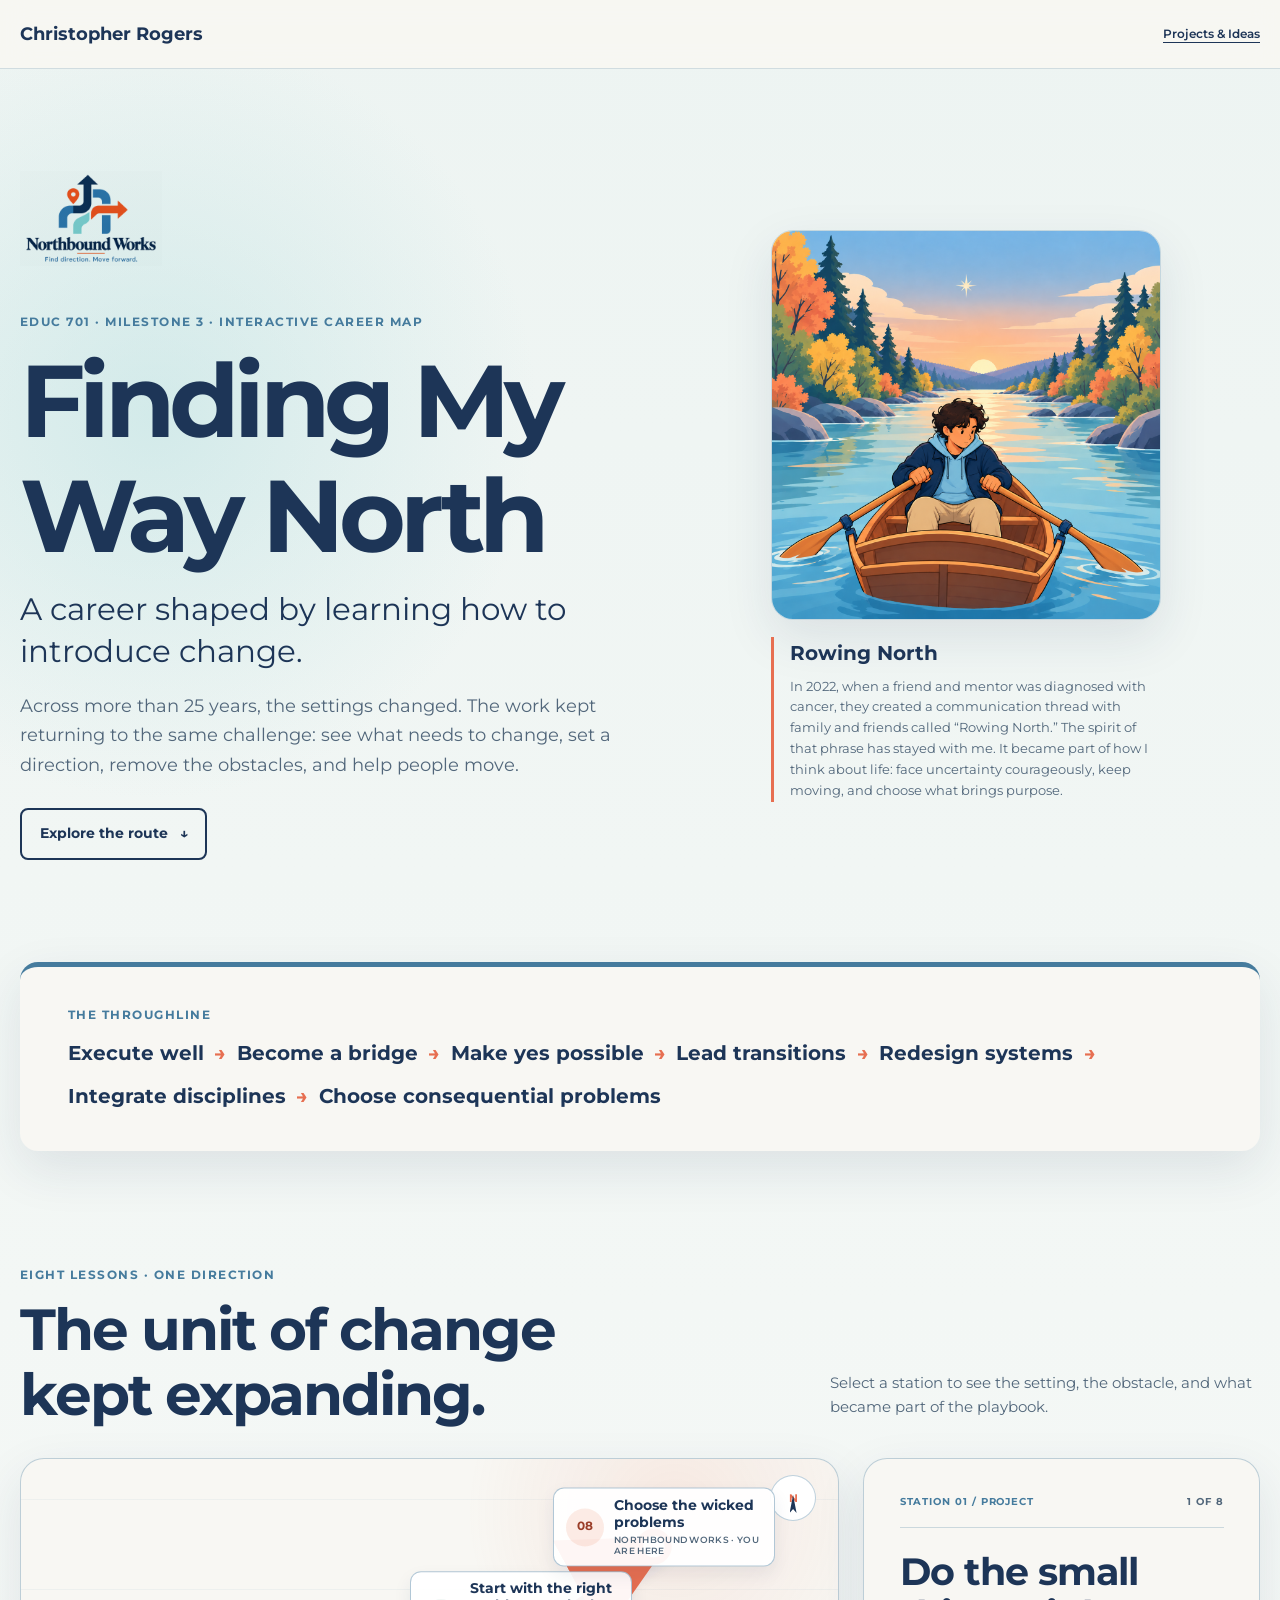
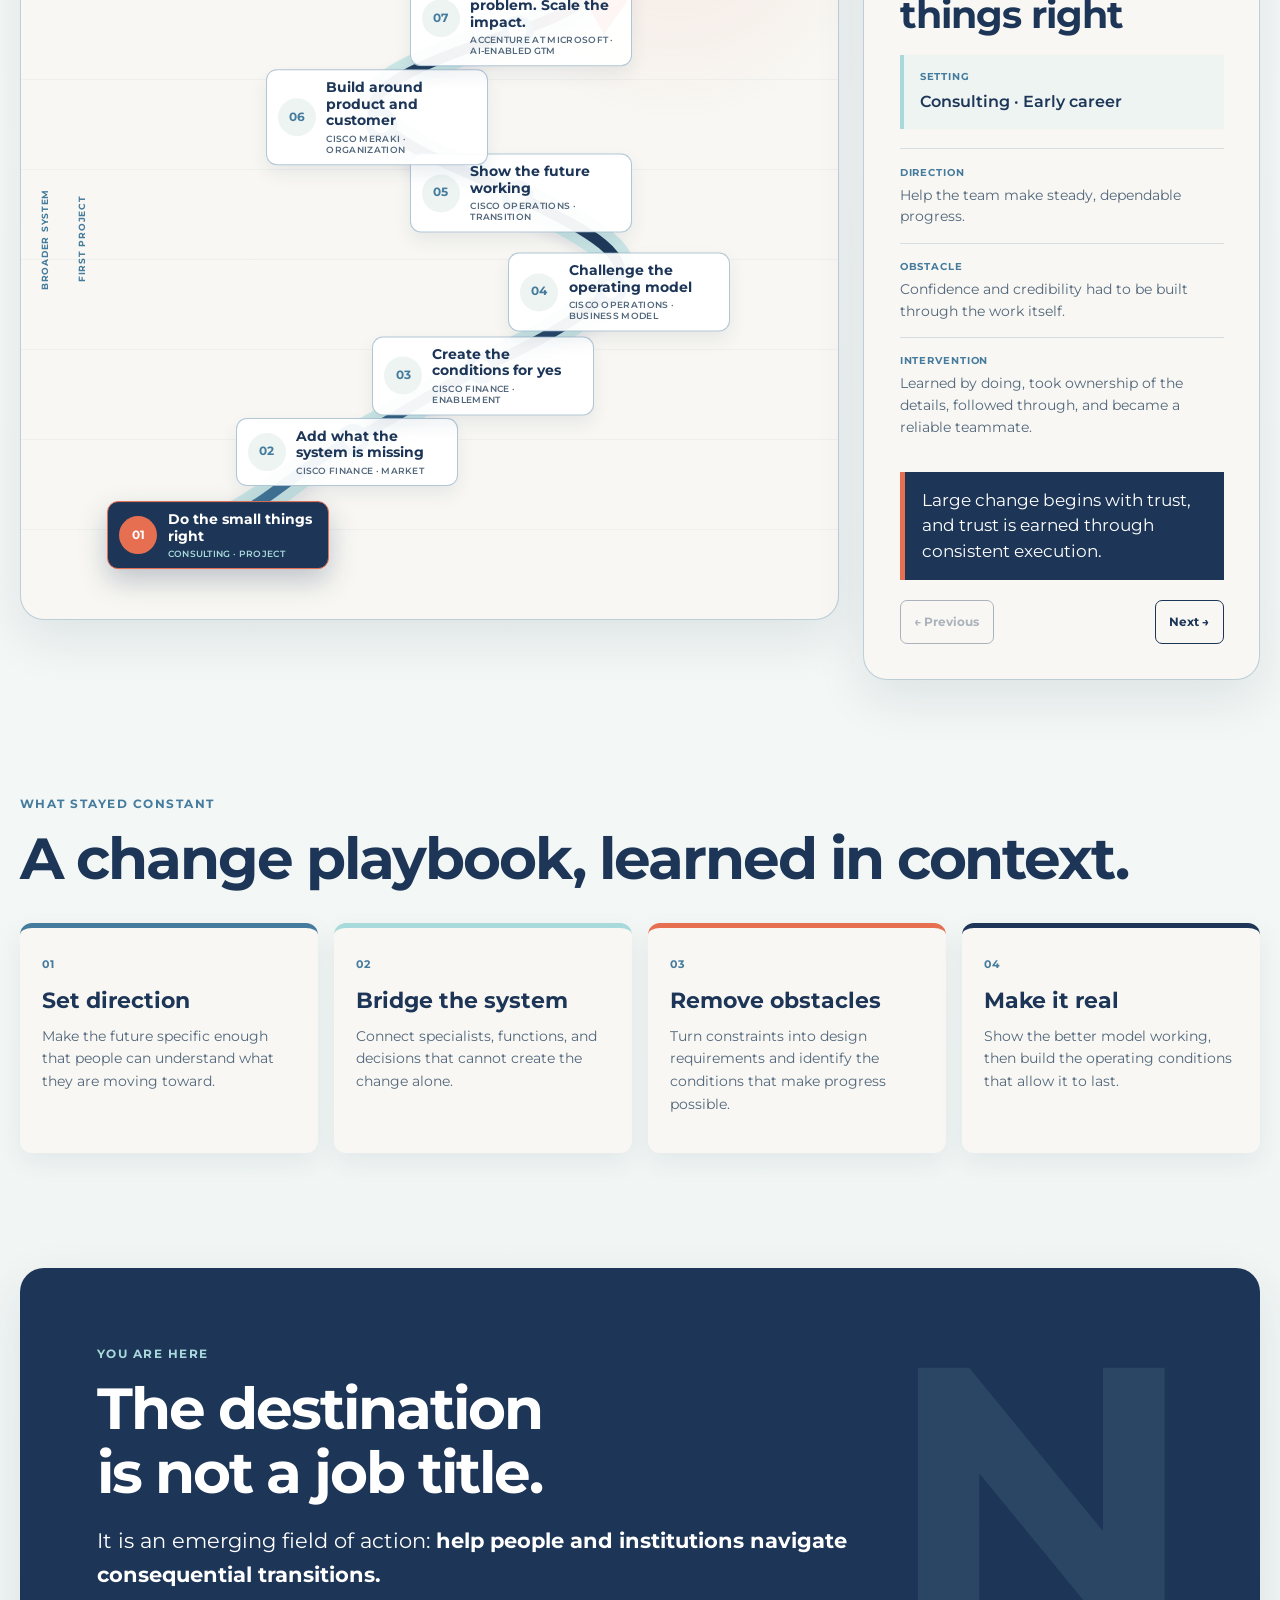
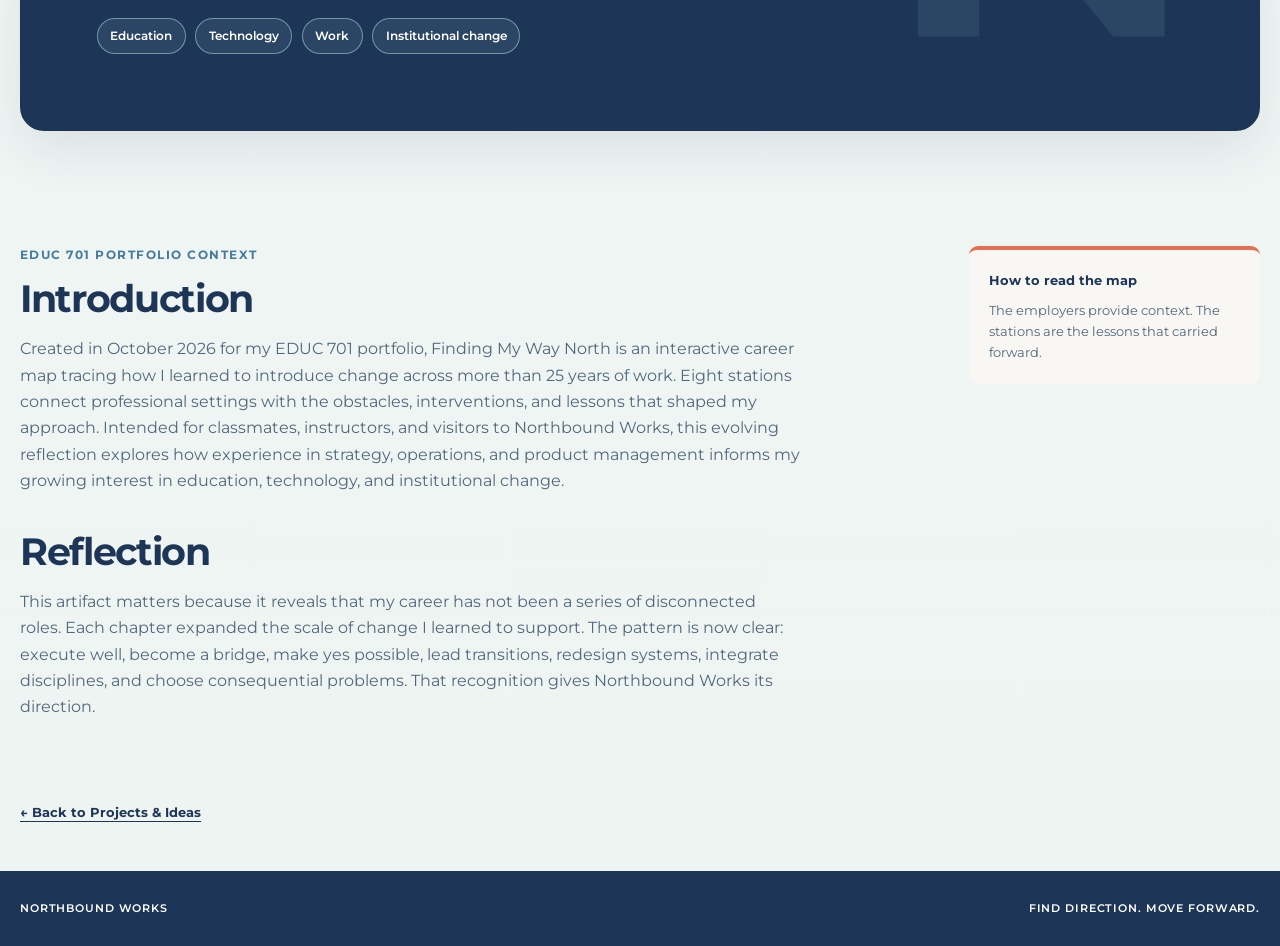
==== commit 2b3d3c4a: "Add approved portfolio introductions and October 2026 dates" ====
--- a/finding-my-way-north.html
+++ b/finding-my-way-north.html
@@ -231,7 +231,7 @@
             <div>
                 <p class="nbm-section-label">EDUC 701 portfolio context</p>
                 <h2 id="portfolio-context-heading">Introduction</h2>
-                <p>Finding My Way North is an interactive career map created in October 2026 for my EDUC 701 portfolio. It traces a throughline I can now see across different roles and industries: learning how to introduce consequential change. The settings changed—from supporting a project, to enabling an international market, introducing a new business model, reshaping an organizational paradigm, designing an end-to-end customer journey, and applying AI to sales effectiveness—but the work kept returning to the same challenge: set direction, remove obstacles, and help people move.</p>
+                <p>Created in October 2026 for my EDUC 701 portfolio, Finding My Way North is an interactive career map tracing how I learned to introduce change across more than 25 years of work. Eight stations connect professional settings with the obstacles, interventions, and lessons that shaped my approach. Intended for classmates, instructors, and visitors to Northbound Works, this evolving reflection explores how experience in strategy, operations, and product management informs my growing interest in education, technology, and institutional change.</p>
                 <h2>Reflection</h2>
                 <p>This artifact matters because it reveals that my career has not been a series of disconnected roles. Each chapter expanded the scale of change I learned to support. The pattern is now clear: execute well, become a bridge, make yes possible, lead transitions, redesign systems, integrate disciplines, and choose consequential problems. That recognition gives Northbound Works its direction.</p>
             </div>
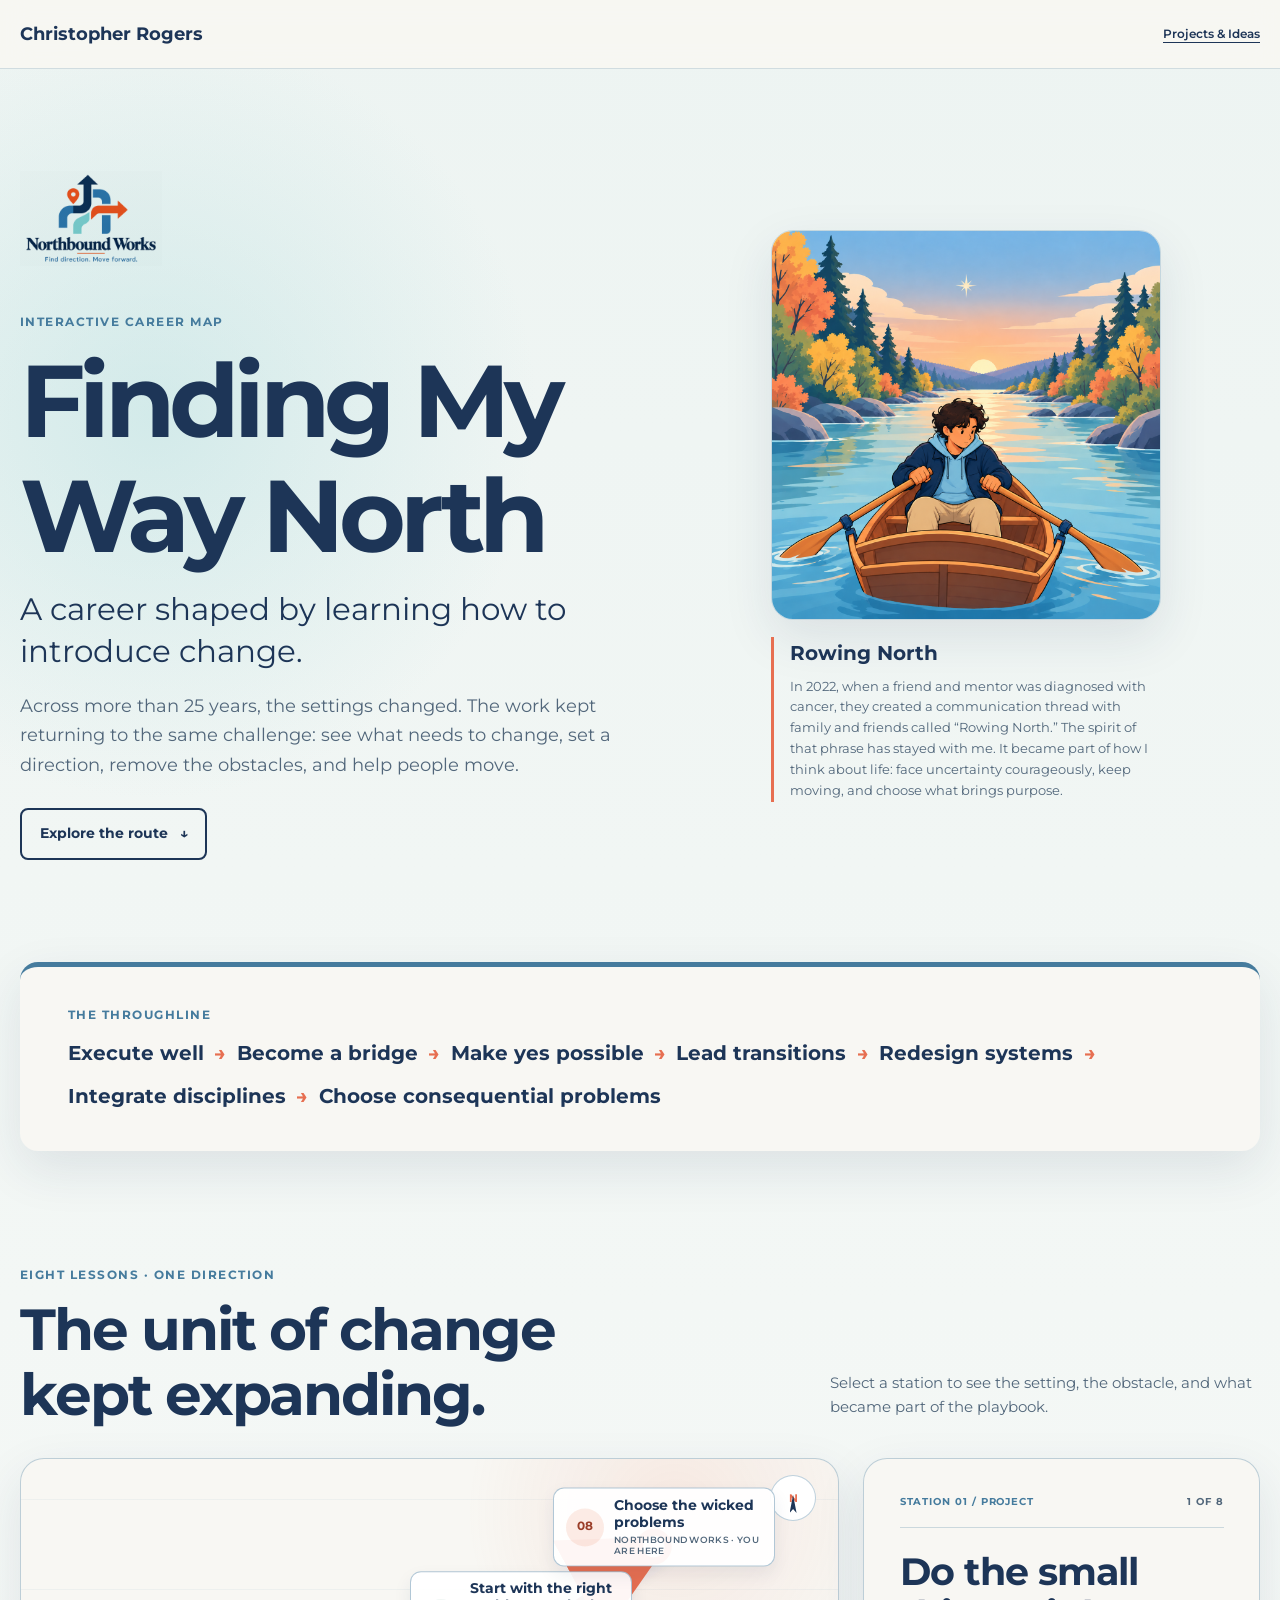
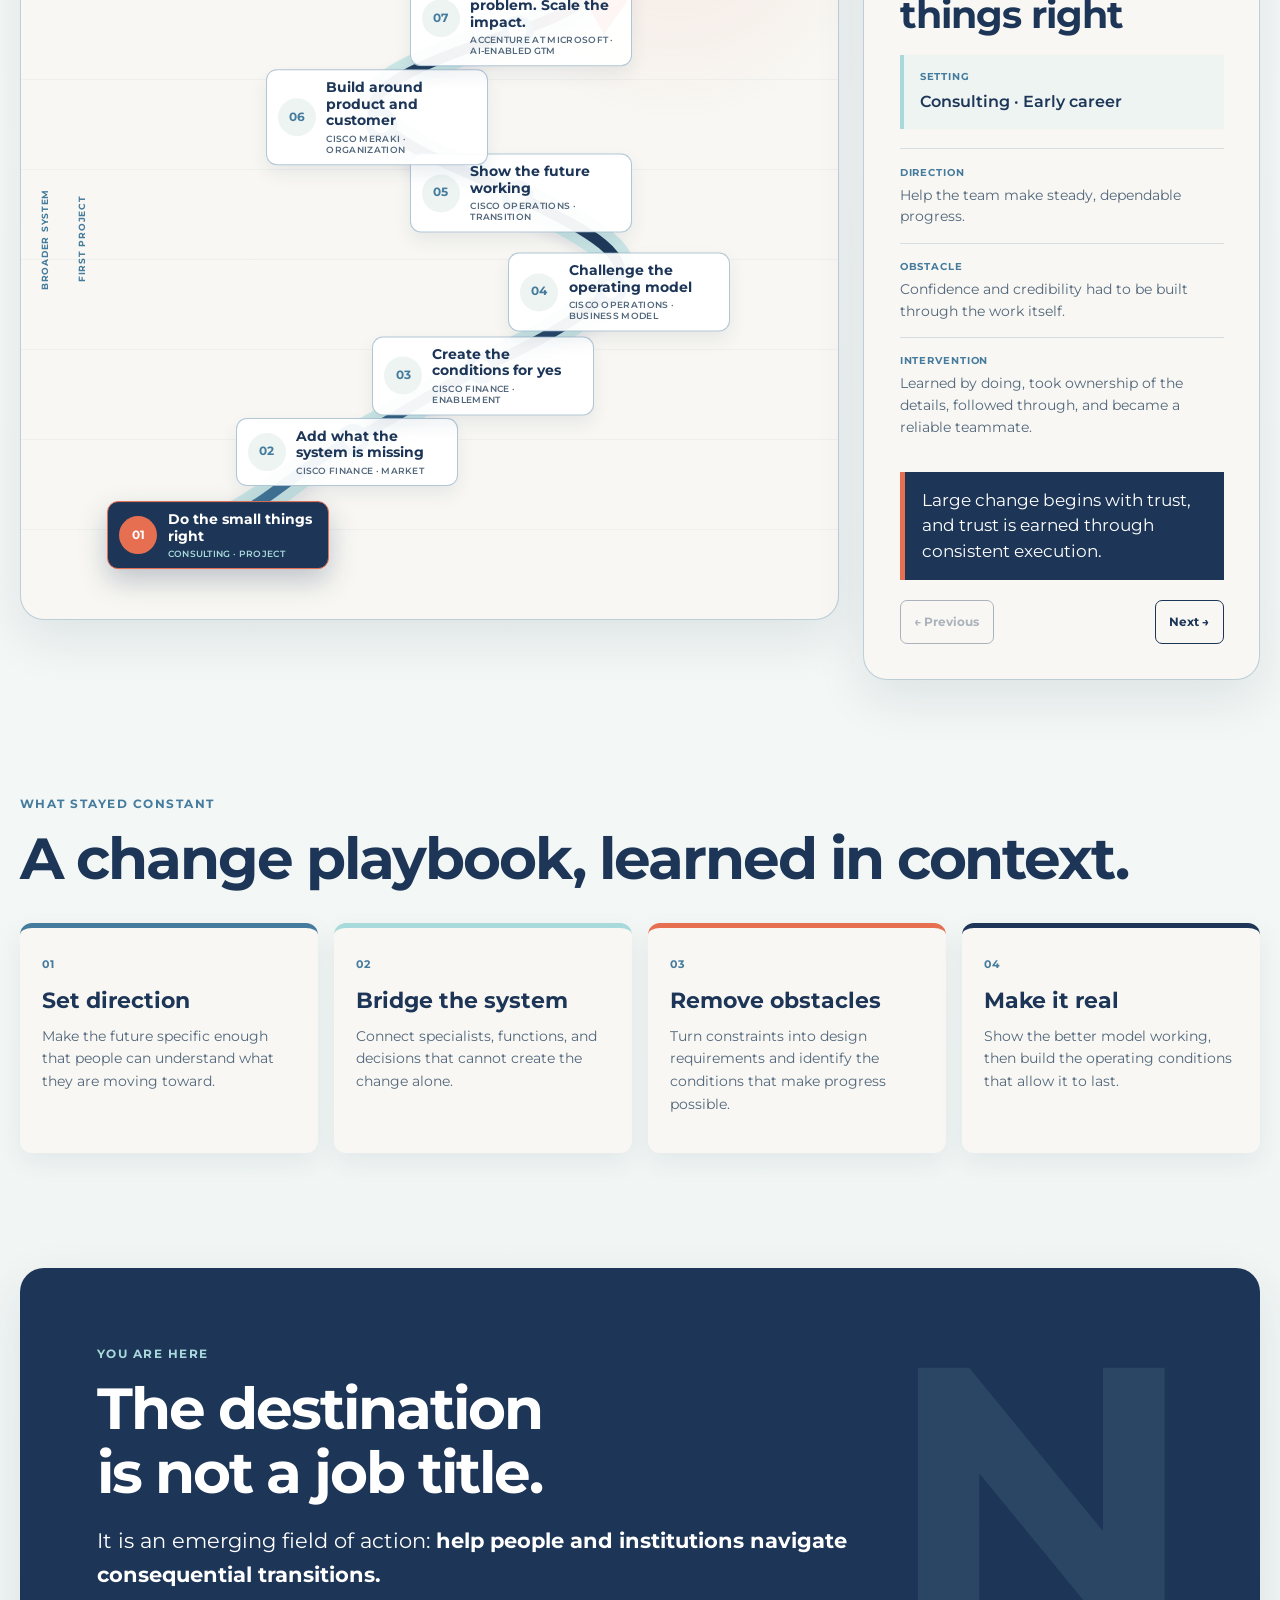
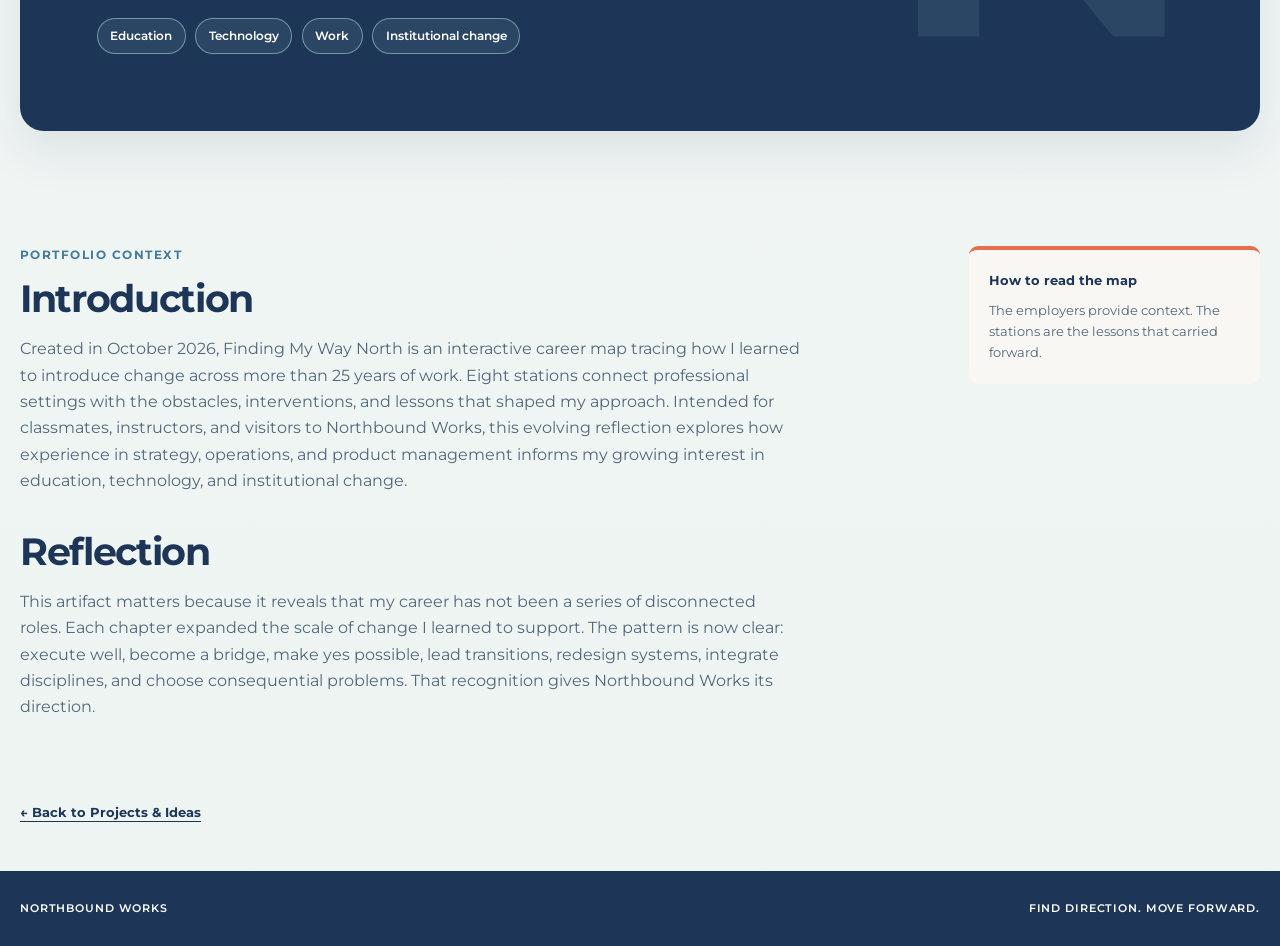
==== commit 9d694666: "Remove course milestone references from portfolio and brochures" ====
--- a/finding-my-way-north.html
+++ b/finding-my-way-north.html
@@ -31,7 +31,7 @@
                 <a class="nbm-brand" href="index.html#home" aria-label="Northbound Works home">
                     <img src="images/New Logo. New Phrase PNG.png" alt="Northbound Works. Find direction. Move forward.">
                 </a>
-                <p class="nbm-eyebrow">EDUC 701 · Milestone 3 · Interactive career map</p>
+                <p class="nbm-eyebrow">Interactive career map</p>
                 <h1>Finding My Way North</h1>
                 <p class="nbm-deck">A career shaped by learning how to introduce change.</p>
                 <p class="nbm-intro">Across more than 25 years, the settings changed. The work kept returning to the same challenge: see what needs to change, set a direction, remove the obstacles, and help people move.</p>
@@ -229,9 +229,9 @@
 
         <section class="nbm-portfolio-context" aria-labelledby="portfolio-context-heading">
             <div>
-                <p class="nbm-section-label">EDUC 701 portfolio context</p>
+                <p class="nbm-section-label">Portfolio context</p>
                 <h2 id="portfolio-context-heading">Introduction</h2>
-                <p>Created in October 2026 for my EDUC 701 portfolio, Finding My Way North is an interactive career map tracing how I learned to introduce change across more than 25 years of work. Eight stations connect professional settings with the obstacles, interventions, and lessons that shaped my approach. Intended for classmates, instructors, and visitors to Northbound Works, this evolving reflection explores how experience in strategy, operations, and product management informs my growing interest in education, technology, and institutional change.</p>
+                <p>Created in October 2026, Finding My Way North is an interactive career map tracing how I learned to introduce change across more than 25 years of work. Eight stations connect professional settings with the obstacles, interventions, and lessons that shaped my approach. Intended for classmates, instructors, and visitors to Northbound Works, this evolving reflection explores how experience in strategy, operations, and product management informs my growing interest in education, technology, and institutional change.</p>
                 <h2>Reflection</h2>
                 <p>This artifact matters because it reveals that my career has not been a series of disconnected roles. Each chapter expanded the scale of change I learned to support. The pattern is now clear: execute well, become a bridge, make yes possible, lead transitions, redesign systems, integrate disciplines, and choose consequential problems. That recognition gives Northbound Works its direction.</p>
             </div>
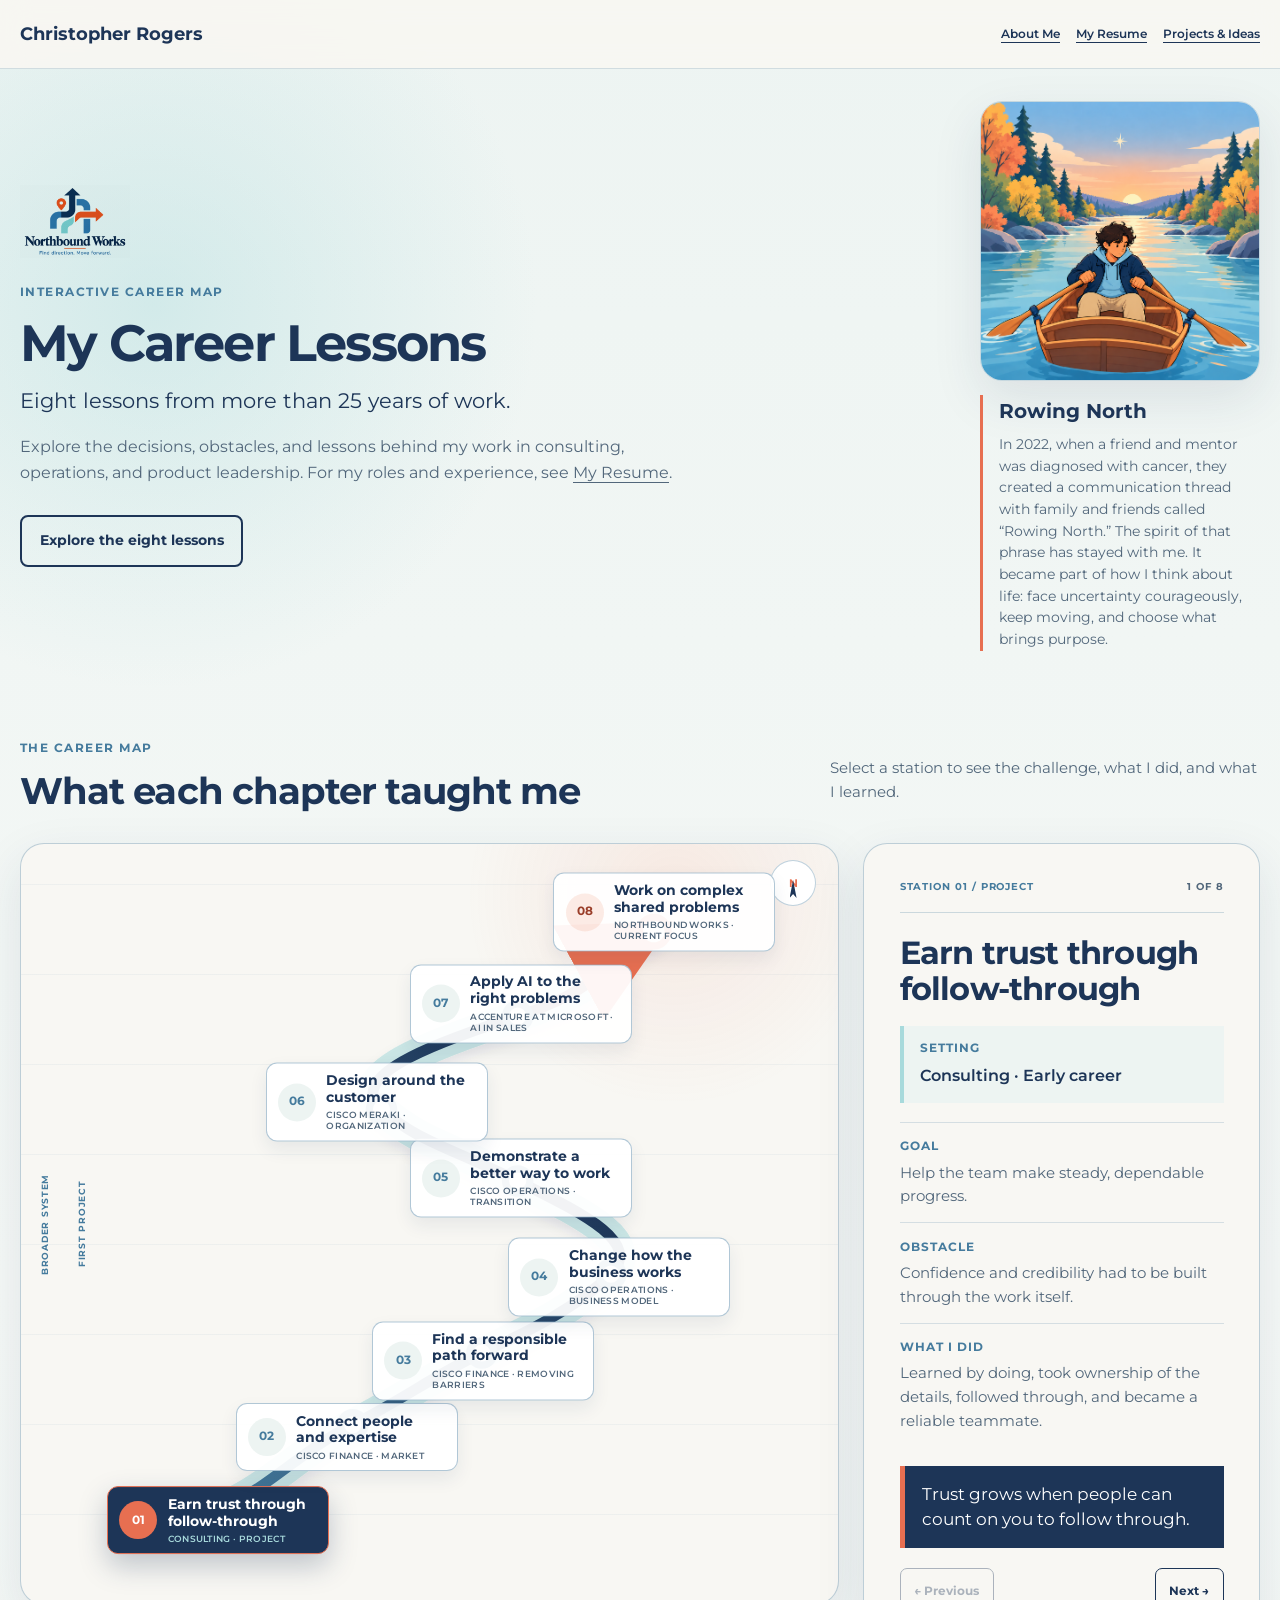
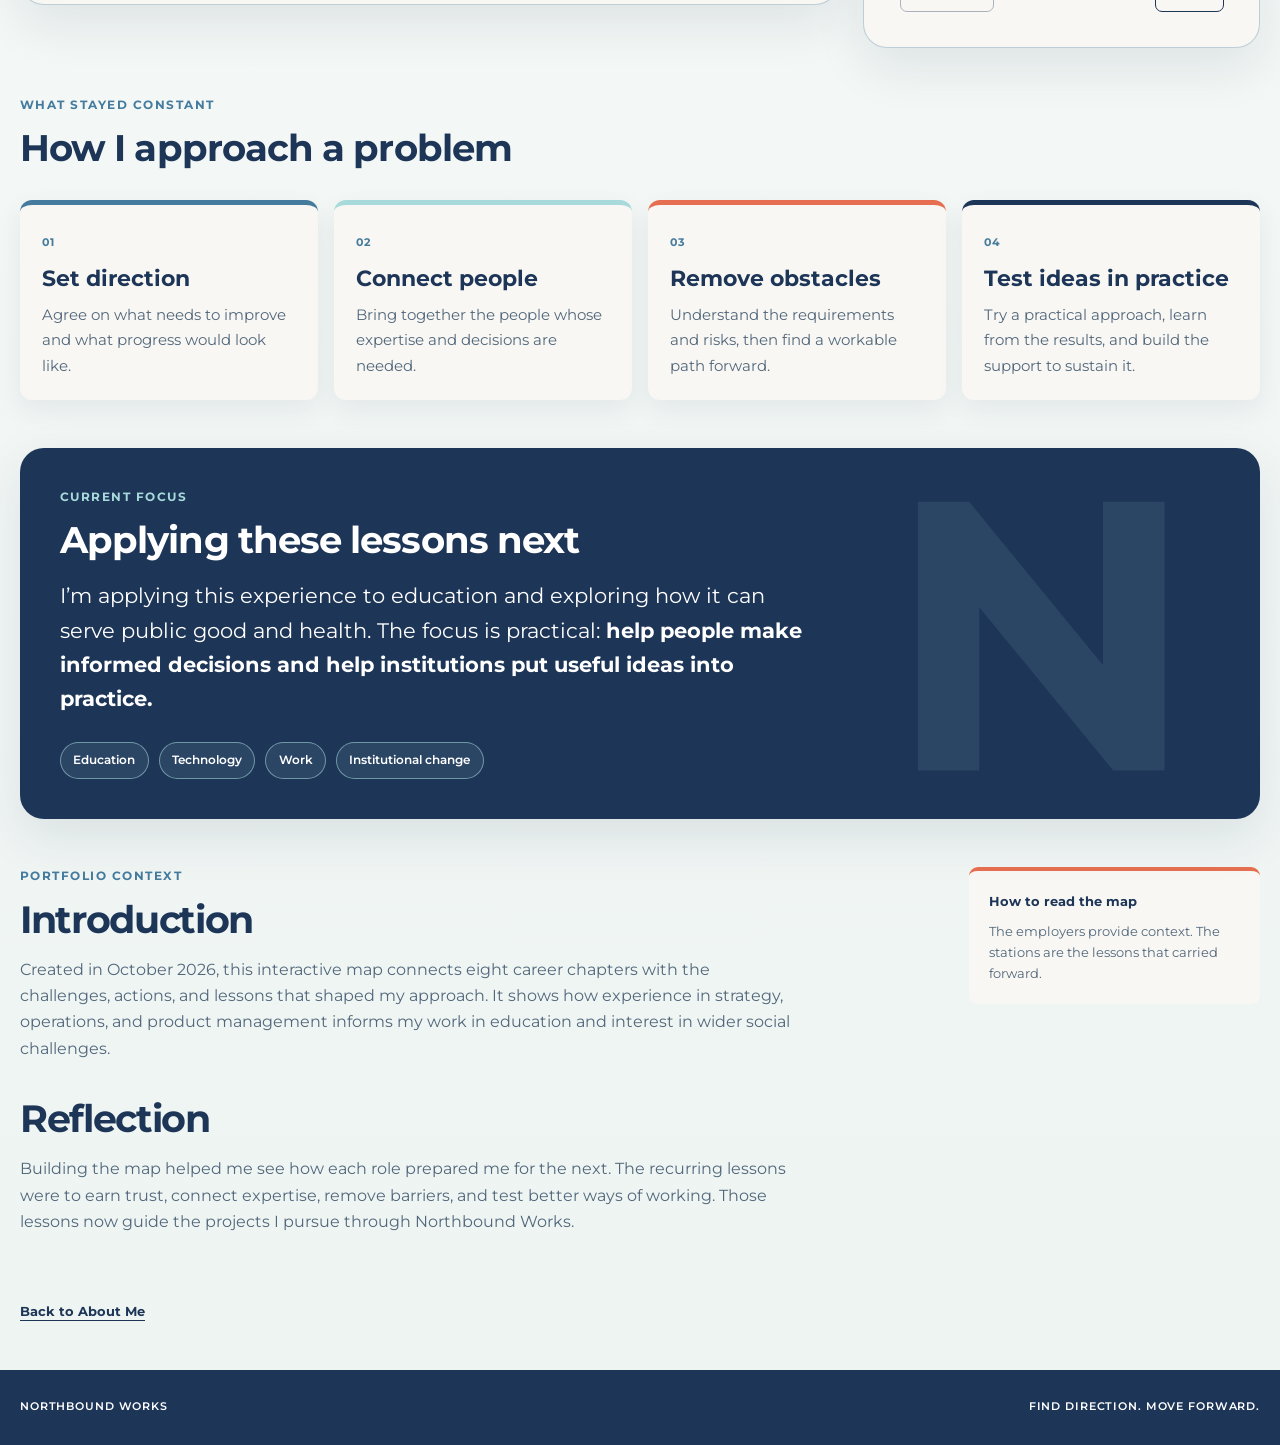
==== commit 04c05d32: "Clarify project detail pages and career lessons" ====
--- a/finding-my-way-north.html
+++ b/finding-my-way-north.html
@@ -3,15 +3,15 @@
 <head>
     <meta charset="utf-8">
     <meta name="viewport" content="width=device-width, initial-scale=1">
-    <meta name="description" content="An interactive career map about learning to set direction, remove obstacles, and help people navigate consequential change.">
+    <meta name="description" content="Eight career lessons about earning trust, connecting teams, and making practical change.">
     <meta name="robots" content="index, follow">
     <link rel="canonical" href="https://chriroge.github.io/northbound-works/finding-my-way-north.html">
-    <title>Finding My Way North | Northbound Works</title>
+    <title>My Career Lessons | Northbound Works</title>
     <link rel="preconnect" href="https://fonts.googleapis.com">
     <link rel="preconnect" href="https://fonts.gstatic.com" crossorigin>
     <link href="https://fonts.googleapis.com/css2?family=Montserrat:wght@400;500;600;700&amp;display=swap" rel="stylesheet">
-    <link rel="stylesheet" href="finding-my-way-north.css">
-    <script src="finding-my-way-north.js" defer></script>
+    <link rel="stylesheet" href="finding-my-way-north.css?v=career-lessons-1">
+    <script src="finding-my-way-north.js?v=career-lessons-1" defer></script>
 </head>
 <body class="north-map-page">
     <a class="nbm-skip-link" href="#main-content">Skip to the career map</a>
@@ -20,6 +20,8 @@
         <div class="nbm-nav-inner">
             <a class="nbm-home-link" href="index.html#home">Christopher Rogers</a>
             <div class="nbm-nav-actions">
+                <a href="index.html#about">About Me</a>
+                <a href="resume.html">My Resume</a>
                 <a href="index.html#work">Projects &amp; Ideas</a>
             </div>
         </div>
@@ -32,10 +34,10 @@
                     <img src="images/New Logo. New Phrase PNG.png" alt="Northbound Works. Find direction. Move forward.">
                 </a>
                 <p class="nbm-eyebrow">Interactive career map</p>
-                <h1>Finding My Way North</h1>
-                <p class="nbm-deck">A career shaped by learning how to introduce change.</p>
-                <p class="nbm-intro">Across more than 25 years, the settings changed. The work kept returning to the same challenge: see what needs to change, set a direction, remove the obstacles, and help people move.</p>
-                <a class="nbm-start" href="#career-map">Explore the route <span aria-hidden="true">↓</span></a>
+                <h1>My Career Lessons</h1>
+                <p class="nbm-deck">Eight lessons from more than 25 years of work.</p>
+                <p class="nbm-intro">Explore the decisions, obstacles, and lessons behind my work in consulting, operations, and product leadership. For my roles and experience, see <a href="resume.html">My Resume</a>.</p>
+                <a class="nbm-start" href="#career-map">Explore the eight lessons</a>
             </div>
 
             <figure class="nbm-hero-mark">
@@ -53,30 +55,17 @@
             </figure>
         </header>
 
-        <section class="nbm-throughline" aria-labelledby="throughline-heading">
-            <p class="nbm-section-label" id="throughline-heading">The throughline</p>
-            <ol aria-label="Career throughline">
-                <li>Execute well</li>
-                <li>Become a bridge</li>
-                <li>Make yes possible</li>
-                <li>Lead transitions</li>
-                <li>Redesign systems</li>
-                <li>Integrate disciplines</li>
-                <li>Choose consequential problems</li>
-            </ol>
-        </section>
-
         <section class="nbm-journey" id="career-map" aria-labelledby="career-map-heading">
             <div class="nbm-section-heading">
                 <div>
-                    <p class="nbm-section-label">Eight lessons · one direction</p>
-                    <h2 id="career-map-heading">The unit of change kept expanding.</h2>
+                    <p class="nbm-section-label">The career map</p>
+                    <h2 id="career-map-heading">What each chapter taught me</h2>
                 </div>
-                <p>Select a station to see the setting, the obstacle, and what became part of the playbook.</p>
+                <p>Select a station to see the challenge, what I did, and what I learned.</p>
             </div>
 
             <div class="nbm-journey-layout">
-                <div class="nbm-map-visual" aria-label="Career map from project work to wicked problems">
+                <div class="nbm-map-visual" aria-label="Eight lessons from project work to complex shared challenges">
                     <div class="nbm-scope-axis" aria-hidden="true">
                         <span>Broader system</span>
                         <span class="nbm-axis-line"></span>
@@ -117,49 +106,49 @@
                             <li class="nbm-map-station" id="station-1" style="--station-x:18%; --station-y:89%;">
                                 <button type="button" id="station-button-1" data-station="0" aria-controls="station-detail" aria-expanded="true" aria-current="step">
                                     <span class="nbm-station-number">01</span>
-                                    <span class="nbm-station-copy"><strong>Do the small things right</strong><small>Consulting · Project</small></span>
+                                    <span class="nbm-station-copy"><strong>Earn trust through follow-through</strong><small>Consulting · Project</small></span>
                                 </button>
                             </li>
                             <li class="nbm-map-station" id="station-2" style="--station-x:35%; --station-y:78%;">
                                 <button type="button" id="station-button-2" data-station="1" aria-controls="station-detail" aria-expanded="false">
                                     <span class="nbm-station-number">02</span>
-                                    <span class="nbm-station-copy"><strong>Add what the system is missing</strong><small>Cisco Finance · Market</small></span>
+                                    <span class="nbm-station-copy"><strong>Connect people and expertise</strong><small>Cisco Finance · Market</small></span>
                                 </button>
                             </li>
                             <li class="nbm-map-station" id="station-3" style="--station-x:53%; --station-y:68%;">
                                 <button type="button" id="station-button-3" data-station="2" aria-controls="station-detail" aria-expanded="false">
                                     <span class="nbm-station-number">03</span>
-                                    <span class="nbm-station-copy"><strong>Create the conditions for yes</strong><small>Cisco Finance · Enablement</small></span>
+                                    <span class="nbm-station-copy"><strong>Find a responsible path forward</strong><small>Cisco Finance · Removing barriers</small></span>
                                 </button>
                             </li>
                             <li class="nbm-map-station" id="station-4" style="--station-x:71%; --station-y:57%;">
                                 <button type="button" id="station-button-4" data-station="3" aria-controls="station-detail" aria-expanded="false">
                                     <span class="nbm-station-number">04</span>
-                                    <span class="nbm-station-copy"><strong>Challenge the operating model</strong><small>Cisco Operations · Business model</small></span>
+                                    <span class="nbm-station-copy"><strong>Change how the business works</strong><small>Cisco Operations · Business model</small></span>
                                 </button>
                             </li>
                             <li class="nbm-map-station" id="station-5" style="--station-x:58%; --station-y:44%;">
                                 <button type="button" id="station-button-5" data-station="4" aria-controls="station-detail" aria-expanded="false">
                                     <span class="nbm-station-number">05</span>
-                                    <span class="nbm-station-copy"><strong>Show the future working</strong><small>Cisco Operations · Transition</small></span>
+                                    <span class="nbm-station-copy"><strong>Demonstrate a better way to work</strong><small>Cisco Operations · Transition</small></span>
                                 </button>
                             </li>
                             <li class="nbm-map-station" id="station-6" style="--station-x:39%; --station-y:34%;">
                                 <button type="button" id="station-button-6" data-station="5" aria-controls="station-detail" aria-expanded="false">
                                     <span class="nbm-station-number">06</span>
-                                    <span class="nbm-station-copy"><strong>Build around product and customer</strong><small>Cisco Meraki · Organization</small></span>
+                                    <span class="nbm-station-copy"><strong>Design around the customer</strong><small>Cisco Meraki · Organization</small></span>
                                 </button>
                             </li>
                             <li class="nbm-map-station" id="station-7" style="--station-x:58%; --station-y:21%;">
                                 <button type="button" id="station-button-7" data-station="6" aria-controls="station-detail" aria-expanded="false">
                                     <span class="nbm-station-number">07</span>
-                                    <span class="nbm-station-copy"><strong>Start with the right problem. Scale the impact.</strong><small>Accenture at Microsoft · AI-enabled GTM</small></span>
+                                    <span class="nbm-station-copy"><strong>Apply AI to the right problems</strong><small>Accenture at Microsoft · AI in sales</small></span>
                                 </button>
                             </li>
                             <li class="nbm-map-station nbm-map-station-current" id="station-8" style="--station-x:77%; --station-y:9%;">
                                 <button type="button" id="station-button-8" data-station="7" aria-controls="station-detail" aria-expanded="false">
                                     <span class="nbm-station-number">08</span>
-                                    <span class="nbm-station-copy"><strong>Choose the wicked problems</strong><small>Northbound Works · You are here</small></span>
+                                    <span class="nbm-station-copy"><strong>Work on complex shared problems</strong><small>Northbound Works · Current focus</small></span>
                                 </button>
                             </li>
                         </ol>
@@ -171,7 +160,7 @@
                         <p><span id="detail-number">Station 01</span> <span aria-hidden="true">/</span> <span id="detail-scale">Project</span></p>
                         <span class="nbm-detail-progress" id="detail-progress">1 of 8</span>
                     </div>
-                    <h3 id="detail-title">Do the small things right</h3>
+                    <h3 id="detail-title">Earn trust through follow-through</h3>
 
                     <div class="nbm-detail-setting">
                         <span>Setting</span>
@@ -180,7 +169,7 @@
 
                     <dl class="nbm-detail-grid">
                         <div>
-                            <dt>Direction</dt>
+                            <dt>Goal</dt>
                             <dd id="detail-direction">Help the team make steady, dependable progress.</dd>
                         </div>
                         <div>
@@ -188,12 +177,12 @@
                             <dd id="detail-obstacle">Confidence and credibility had to be built through the work itself.</dd>
                         </div>
                         <div>
-                            <dt>Intervention</dt>
+                            <dt>What I did</dt>
                             <dd id="detail-intervention">Learned by doing, took ownership of the details, followed through, and became a reliable teammate.</dd>
                         </div>
                     </dl>
 
-                    <blockquote id="detail-lesson">Large change begins with trust, and trust is earned through consistent execution.</blockquote>
+                    <blockquote id="detail-lesson">Trust grows when people can count on you to follow through.</blockquote>
 
                     <div class="nbm-detail-controls" aria-label="Career map navigation">
                         <button type="button" id="previous-station" disabled><span aria-hidden="true">←</span> Previous</button>
@@ -207,21 +196,21 @@
             <div class="nbm-section-heading">
                 <div>
                     <p class="nbm-section-label">What stayed constant</p>
-                    <h2 id="playbook-heading">A change playbook, learned in context.</h2>
+                    <h2 id="playbook-heading">How I approach a problem</h2>
                 </div>
             </div>
             <div class="nbm-playbook-grid">
-                <article><span>01</span><h3>Set direction</h3><p>Make the future specific enough that people can understand what they are moving toward.</p></article>
-                <article><span>02</span><h3>Bridge the system</h3><p>Connect specialists, functions, and decisions that cannot create the change alone.</p></article>
-                <article><span>03</span><h3>Remove obstacles</h3><p>Turn constraints into design requirements and identify the conditions that make progress possible.</p></article>
-                <article><span>04</span><h3>Make it real</h3><p>Show the better model working, then build the operating conditions that allow it to last.</p></article>
+                <article><span>01</span><h3>Set direction</h3><p>Agree on what needs to improve and what progress would look like.</p></article>
+                <article><span>02</span><h3>Connect people</h3><p>Bring together the people whose expertise and decisions are needed.</p></article>
+                <article><span>03</span><h3>Remove obstacles</h3><p>Understand the requirements and risks, then find a workable path forward.</p></article>
+                <article><span>04</span><h3>Test ideas in practice</h3><p>Try a practical approach, learn from the results, and build the support to sustain it.</p></article>
             </div>
         </section>
 
         <section class="nbm-now" aria-labelledby="now-heading">
-            <p class="nbm-section-label">You are here</p>
-            <h2 id="now-heading">The destination is not a job title.</h2>
-            <p>It is an emerging field of action: <strong>help people and institutions navigate consequential transitions.</strong></p>
+            <p class="nbm-section-label">Current focus</p>
+            <h2 id="now-heading">Applying these lessons next</h2>
+            <p>I’m applying this experience to education and exploring how it can serve public good and health. The focus is practical: <strong>help people make informed decisions and help institutions put useful ideas into practice.</strong></p>
             <div class="nbm-now-tags" aria-label="Current fields of interest">
                 <span>Education</span><span>Technology</span><span>Work</span><span>Institutional change</span>
             </div>
@@ -231,9 +220,9 @@
             <div>
                 <p class="nbm-section-label">Portfolio context</p>
                 <h2 id="portfolio-context-heading">Introduction</h2>
-                <p>Created in October 2026, Finding My Way North is an interactive career map tracing how I learned to introduce change across more than 25 years of work. Eight stations connect professional settings with the obstacles, interventions, and lessons that shaped my approach. Intended for classmates, instructors, and visitors to Northbound Works, this evolving reflection explores how experience in strategy, operations, and product management informs my growing interest in education, technology, and institutional change.</p>
+                <p>Created in October 2026, this interactive map connects eight career chapters with the challenges, actions, and lessons that shaped my approach. It shows how experience in strategy, operations, and product management informs my work in education and interest in wider social challenges.</p>
                 <h2>Reflection</h2>
-                <p>This artifact matters because it reveals that my career has not been a series of disconnected roles. Each chapter expanded the scale of change I learned to support. The pattern is now clear: execute well, become a bridge, make yes possible, lead transitions, redesign systems, integrate disciplines, and choose consequential problems. That recognition gives Northbound Works its direction.</p>
+                <p>Building the map helped me see how each role prepared me for the next. The recurring lessons were to earn trust, connect expertise, remove barriers, and test better ways of working. Those lessons now guide the projects I pursue through Northbound Works.</p>
             </div>
             <aside>
                 <strong>How to read the map</strong>
@@ -243,22 +232,22 @@
 
         <noscript>
             <section class="nbm-noscript" aria-labelledby="noscript-heading">
-                <h2 id="noscript-heading">The eight-station story</h2>
-                <p>JavaScript is off, so the interactive detail panel is unavailable. The complete narrative remains below.</p>
+                <h2 id="noscript-heading">The eight career lessons</h2>
+                <p>The interactive map needs JavaScript. The eight lessons are also summarized here.</p>
                 <ol>
-                    <li><strong>Do the small things right.</strong> Consulting taught me that large change begins with trust, and trust is earned through consistent execution.</li>
-                    <li><strong>Add what the system is missing.</strong> In Cisco Finance, program management helped deep experts localize the business and connect with the wider company.</li>
-                    <li><strong>Create the conditions for yes.</strong> Constraints became design requirements: what needed to be true, who needed to be involved, and which safeguards made progress responsible.</li>
-                    <li><strong>Challenge the operating model.</strong> Cisco Operations showed me that a business model changes only when its operating model changes with it.</li>
-                    <li><strong>Show the future working.</strong> Concrete mechanisms, early evidence, and visible progress made a different way of operating credible.</li>
-                    <li><strong>Build around the product and customer.</strong> At Cisco Meraki, product, UX, journey, integration, and team development came together around customer value.</li>
-                    <li><strong>Start with the right problem. Scale the impact.</strong> At Accenture, working with Microsoft, I helped identify the highest-leverage sales problems, then define and build four AI agents to enable faster, better-prioritized outreach, stronger customer conversations, and greater revenue attainment with the same or a smaller team.</li>
-                    <li><strong>Choose the wicked problems.</strong> Northbound Works brings the accumulated change playbook to education, technology, work, and institutional change.</li>
+                    <li><strong>Earn trust through follow-through.</strong> Consulting taught me that trust grows when people can count on you to follow through.</li>
+                    <li><strong>Connect people and expertise.</strong> In Cisco Finance, program management helped specialists establish local operations and work with the wider company.</li>
+                    <li><strong>Find a responsible path forward.</strong> I learned to work through requirements and risks with the right people and safeguards.</li>
+                    <li><strong>Change how the business works.</strong> At Cisco Operations, moving toward software subscriptions required changes in processes, measures, and responsibilities.</li>
+                    <li><strong>Demonstrate a better way to work.</strong> Working examples and early evidence helped people understand and assess a proposed change.</li>
+                    <li><strong>Design around the customer.</strong> At Cisco Meraki, I connected product, user experience, systems, and team development around the customer’s experience.</li>
+                    <li><strong>Apply AI to the right problems.</strong> At Accenture, working with Microsoft, I helped define and build four AI agents for prioritized sales outreach and better customer conversations.</li>
+                    <li><strong>Work on complex shared problems.</strong> Through Northbound Works, I’m applying these lessons to education and exploring work in public good and health.</li>
                 </ol>
             </section>
         </noscript>
 
-        <a class="nbm-back" href="index.html#work">← Back to Projects &amp; Ideas</a>
+        <a class="nbm-back" href="index.html#about">Back to About Me</a>
     </main>
 
     <footer class="nbm-footer">
--- a/finding-my-way-north.css
+++ b/finding-my-way-north.css
@@ -1083,3 +1083,38 @@
         box-shadow: none;
     }
 }
+
+/* Keep the introduction compact and put the lessons within easy reach. */
+.nbm-hero { min-height: 0; padding: 2rem 0 3rem; gap: 3rem; }
+.nbm-brand { margin-bottom: 1rem; }
+.nbm-brand img { width: 110px; }
+.nbm-hero h1 { font-size: clamp(2.3rem, 4vw, 3.2rem); letter-spacing: -.035em; }
+.nbm-deck { font-size: 1.3rem; }
+.nbm-intro { font-size: 1rem; }
+.nbm-hero-mark { width: min(100%, 280px); justify-self: end; gap: .85rem; }
+.nbm-rowing-story { font-size: .875rem; line-height: 1.55; }
+.nbm-journey { padding: 2.5rem 0 3rem; scroll-margin-top: 5rem; }
+.nbm-section-heading h2, .nbm-now h2 { font-size: clamp(1.6rem, 3vw, 2.3rem); letter-spacing: -.025em; }
+.nbm-detail-panel { min-height: 0; }
+.nbm-detail-panel h3 { font-size: clamp(1.6rem, 2.5vw, 2rem); }
+.nbm-detail-grid dd { font-size: .95rem; }
+.nbm-detail-setting span, .nbm-detail-grid dt { font-size: .72rem; }
+.nbm-playbook { padding-bottom: 3rem; }
+.nbm-playbook-grid article { min-height: 0; }
+.nbm-playbook-grid p { font-size: .95rem; }
+.nbm-now { padding: 2.5rem; }
+.nbm-portfolio-context { padding: 3rem 0; }
+#station-detail { scroll-margin-top: 5rem; }
+@media (max-width: 940px) {
+    .nbm-hero { grid-template-columns: minmax(0, 1fr) 240px; gap: 2rem; }
+}
+@media (max-width: 680px) {
+    .nbm-nav-inner { flex-wrap: wrap; justify-content: center; gap: .4rem; padding: .65rem 0; }
+    .nbm-home-link { font-size: 1rem; }
+    .nbm-nav-actions { flex-wrap: wrap; justify-content: center; gap: .75rem; width: 100%; }
+    .nbm-hero { grid-template-columns: 1fr; gap: 2rem; padding: 2rem 0; }
+    .nbm-hero-mark { width: min(100%, 320px); justify-self: center; }
+    .nbm-journey { padding-top: 2rem; }
+    .nbm-now { padding: 1.5rem; }
+    #career-map, #station-detail { scroll-margin-top: 7rem; }
+}
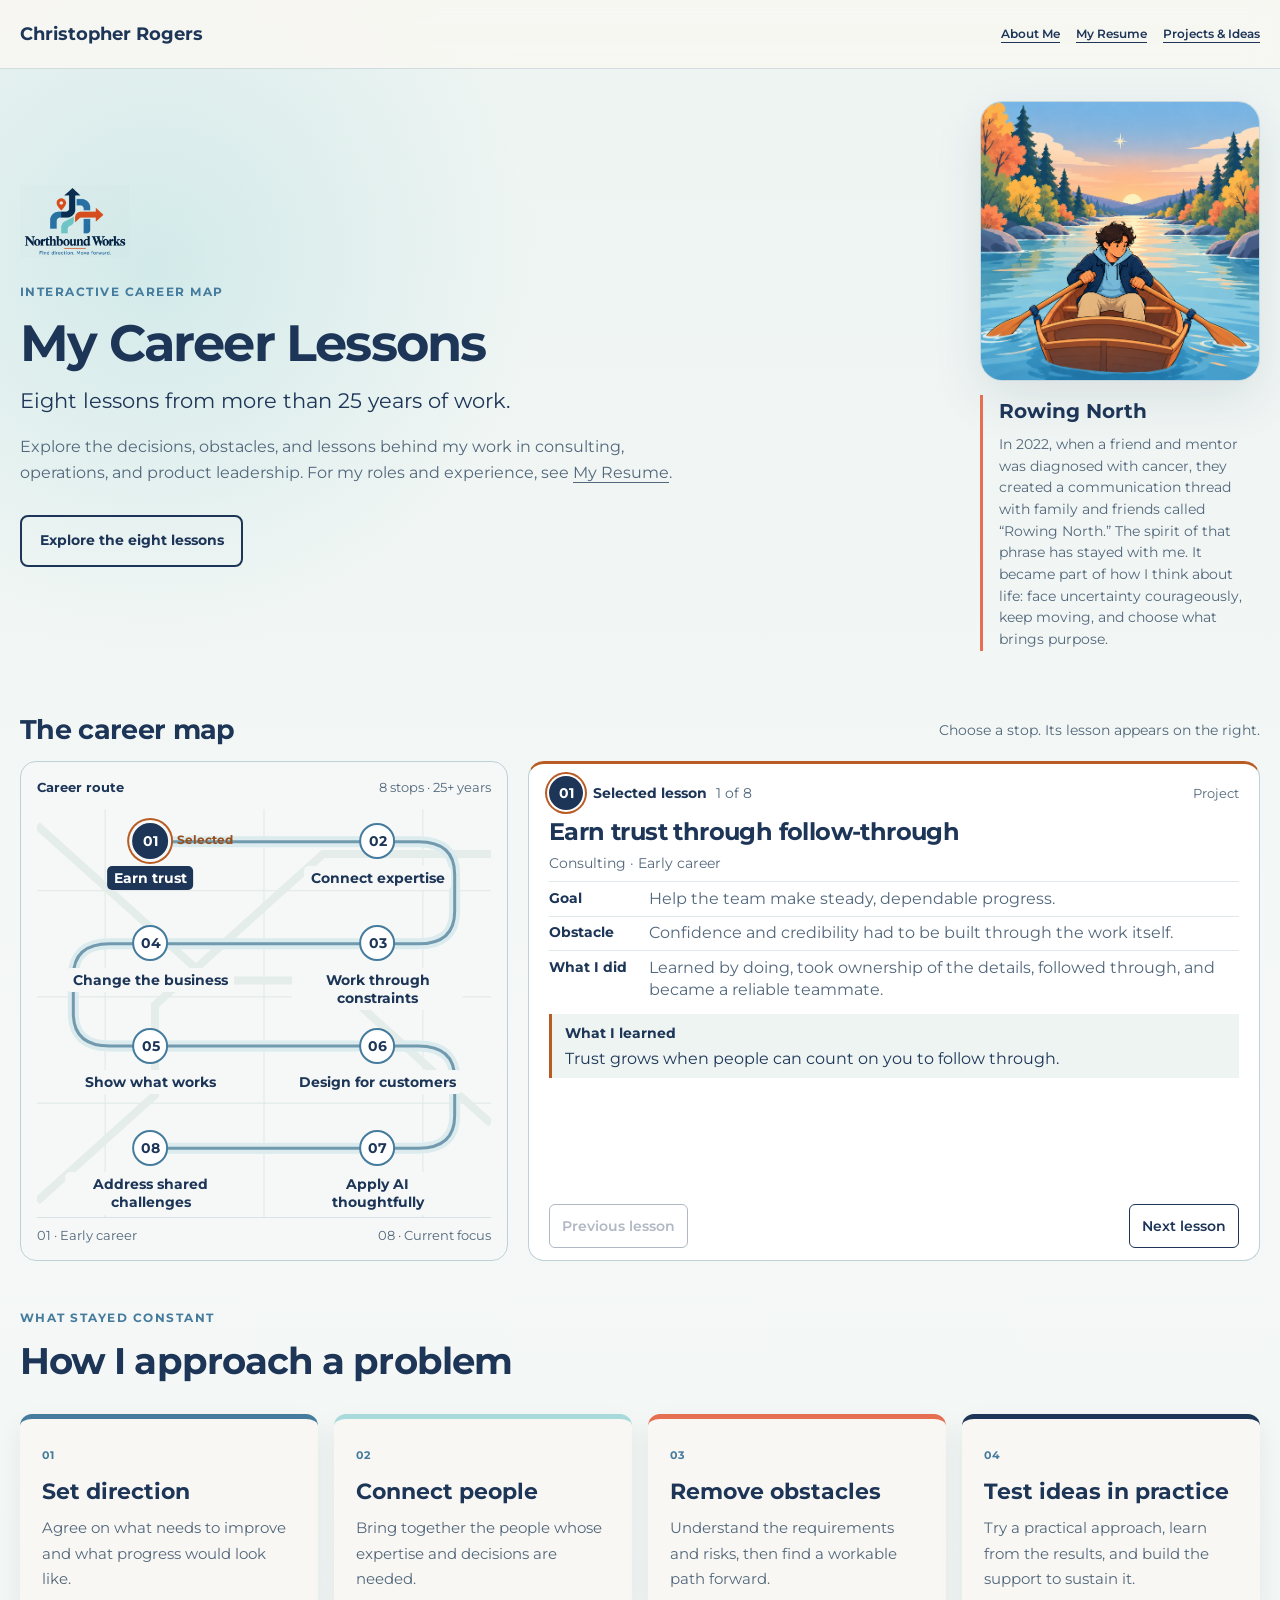
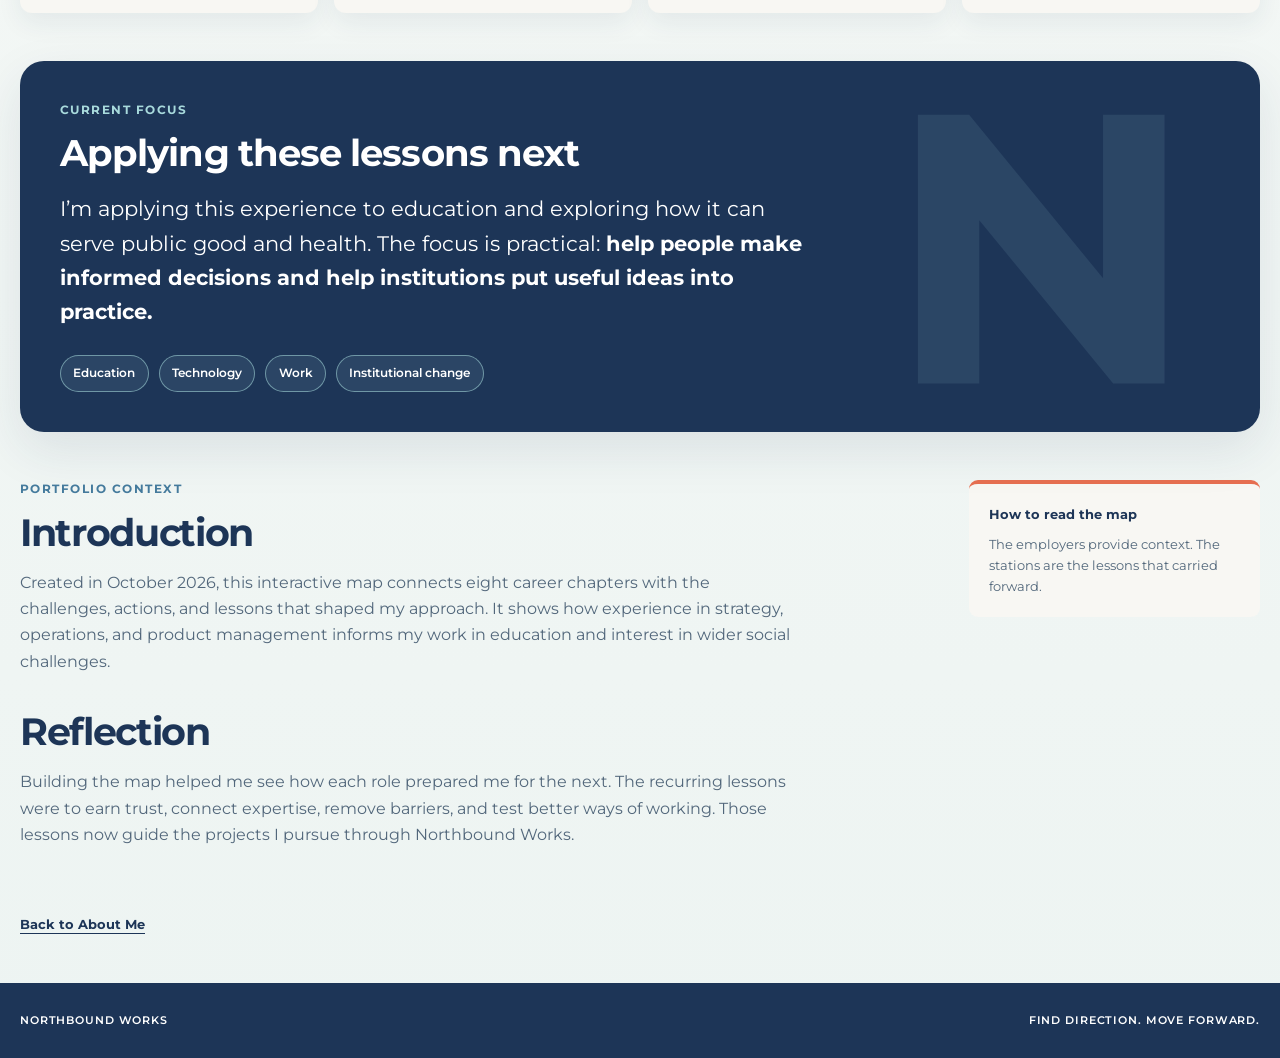
==== commit b37af55f: "Make career lessons a compact interactive transit map" ====
--- a/finding-my-way-north.html
+++ b/finding-my-way-north.html
@@ -10,11 +10,11 @@
     <link rel="preconnect" href="https://fonts.googleapis.com">
     <link rel="preconnect" href="https://fonts.gstatic.com" crossorigin>
     <link href="https://fonts.googleapis.com/css2?family=Montserrat:wght@400;500;600;700&amp;display=swap" rel="stylesheet">
-    <link rel="stylesheet" href="finding-my-way-north.css?v=career-lessons-1">
-    <script src="finding-my-way-north.js?v=career-lessons-1" defer></script>
+    <link rel="stylesheet" href="finding-my-way-north.css?v=career-transit-1">
+    <script src="finding-my-way-north.js?v=career-transit-1" defer></script>
 </head>
 <body class="north-map-page">
-    <a class="nbm-skip-link" href="#main-content">Skip to the career map</a>
+    <a class="nbm-skip-link" href="#career-map">Skip to the career map</a>
 
     <nav class="nbm-nav" aria-label="Main navigation">
         <div class="nbm-nav-inner">
@@ -58,112 +58,95 @@
         <section class="nbm-journey" id="career-map" aria-labelledby="career-map-heading">
             <div class="nbm-section-heading">
                 <div>
-                    <p class="nbm-section-label">The career map</p>
-                    <h2 id="career-map-heading">What each chapter taught me</h2>
+                    <h2 id="career-map-heading">The career map</h2>
                 </div>
-                <p>Select a station to see the challenge, what I did, and what I learned.</p>
+                <p id="map-instructions">Choose a stop. <span class="nbm-desktop-instruction">Its lesson appears on the right.</span><span class="nbm-mobile-instruction">Its lesson opens below the map.</span></p>
             </div>
 
             <div class="nbm-journey-layout">
-                <div class="nbm-map-visual" aria-label="Eight lessons from project work to complex shared challenges">
-                    <div class="nbm-scope-axis" aria-hidden="true">
-                        <span>Broader system</span>
-                        <span class="nbm-axis-line"></span>
-                        <span>First project</span>
-                    </div>
-
+                <div class="nbm-map-visual" aria-label="Eight career lessons" aria-describedby="map-instructions">
+                    <div class="nbm-map-caption"><span>Career route</span><span>8 stops · 25+ years</span></div>
                     <div class="nbm-route-canvas">
-                        <div class="nbm-north-marker" aria-hidden="true"><span>N</span><i></i></div>
-                        <svg class="nbm-route-svg" viewBox="0 0 1000 1000" role="img" aria-label="A northbound route connecting eight career lessons">
-                            <defs>
-                                <linearGradient id="nbm-route-gradient" x1="0" y1="1" x2="1" y2="0">
-                                    <stop offset="0" stop-color="#457B9D"/>
-                                    <stop offset="0.72" stop-color="#1D3557"/>
-                                    <stop offset="1" stop-color="#E76F51"/>
-                                </linearGradient>
-                                <filter id="nbm-route-shadow" x="-30%" y="-30%" width="160%" height="160%">
-                                    <feDropShadow dx="0" dy="8" stdDeviation="8" flood-color="#1D3557" flood-opacity="0.12"/>
-                                </filter>
-                                <marker id="nbm-arrow" markerWidth="10" markerHeight="10" refX="8" refY="5" orient="auto" markerUnits="strokeWidth">
-                                    <path d="M0,0 L10,5 L0,10 Z" fill="#E76F51"/>
-                                </marker>
-                            </defs>
-                            <path class="nbm-route-underlay" d="M180 890 C235 865 280 815 350 780 S465 710 530 680 S665 615 710 570 S670 485 580 440 S440 385 390 340 S455 250 580 210 S700 130 770 92"/>
-                            <path class="nbm-route-line" d="M180 890 C235 865 280 815 350 780 S465 710 530 680 S665 615 710 570 S670 485 580 440 S440 385 390 340 S455 250 580 210 S700 130 770 92" marker-end="url(#nbm-arrow)"/>
-                            <g class="nbm-route-dots" aria-hidden="true">
-                                <circle cx="180" cy="890" r="17"/>
-                                <circle cx="350" cy="780" r="17"/>
-                                <circle cx="530" cy="680" r="17"/>
-                                <circle cx="710" cy="570" r="17"/>
-                                <circle cx="580" cy="440" r="17"/>
-                                <circle cx="390" cy="340" r="17"/>
-                                <circle cx="580" cy="210" r="17"/>
-                                <circle class="nbm-current-dot" cx="770" cy="92" r="20"/>
+                        <svg class="nbm-route-svg" viewBox="0 0 100 100" preserveAspectRatio="none" aria-hidden="true">
+                            <g class="nbm-map-streets">
+                                <path d="M0 20 H100 M0 46 H100 M0 72 H100 M15 0 V100 M50 0 V100 M85 0 V100"/>
+                                <path d="M0 96 L26 70 V48 L63 11 H100 M0 4 L38 42 H65 L100 77"/>
                             </g>
+                            <path class="nbm-route-underlay" d="M25 8 H84 Q92 8 92 16 V25 Q92 33 84 33 H16 Q8 33 8 41 V50 Q8 58 16 58 H84 Q92 58 92 66 V75 Q92 83 84 83 H25"/>
+                            <path class="nbm-route-line" d="M25 8 H84 Q92 8 92 16 V25 Q92 33 84 33 H16 Q8 33 8 41 V50 Q8 58 16 58 H84 Q92 58 92 66 V75 Q92 83 84 83 H25"/>
                         </svg>
-
-                        <ol class="nbm-station-list">
-                            <li class="nbm-map-station" id="station-1" style="--station-x:18%; --station-y:89%;">
-                                <button type="button" id="station-button-1" data-station="0" aria-controls="station-detail" aria-expanded="true" aria-current="step">
+                        <ol class="nbm-station-list" aria-label="Choose a career lesson">
+                            <li class="nbm-map-station" id="station-1" style="--station-x:25%; --station-y:8%;">
+                                <button type="button" id="station-button-1" data-station="0" aria-controls="station-detail" aria-pressed="true">
                                     <span class="nbm-station-number">01</span>
-                                    <span class="nbm-station-copy"><strong>Earn trust through follow-through</strong><small>Consulting · Project</small></span>
-                                </button>
-                            </li>
-                            <li class="nbm-map-station" id="station-2" style="--station-x:35%; --station-y:78%;">
-                                <button type="button" id="station-button-2" data-station="1" aria-controls="station-detail" aria-expanded="false">
+                                    <span class="nbm-station-copy"><strong>Earn trust</strong></span>
+                                    <span class="nbm-station-selected" aria-hidden="true">Selected</span>
+                                </button>
+                            </li>
+                            <li class="nbm-map-station" id="station-2" style="--station-x:75%; --station-y:8%;">
+                                <button type="button" id="station-button-2" data-station="1" aria-controls="station-detail" aria-pressed="false">
                                     <span class="nbm-station-number">02</span>
-                                    <span class="nbm-station-copy"><strong>Connect people and expertise</strong><small>Cisco Finance · Market</small></span>
-                                </button>
-                            </li>
-                            <li class="nbm-map-station" id="station-3" style="--station-x:53%; --station-y:68%;">
-                                <button type="button" id="station-button-3" data-station="2" aria-controls="station-detail" aria-expanded="false">
+                                    <span class="nbm-station-copy"><strong>Connect expertise</strong></span>
+                                    <span class="nbm-station-selected" aria-hidden="true">Selected</span>
+                                </button>
+                            </li>
+                            <li class="nbm-map-station" id="station-3" style="--station-x:75%; --station-y:33%;">
+                                <button type="button" id="station-button-3" data-station="2" aria-controls="station-detail" aria-pressed="false">
                                     <span class="nbm-station-number">03</span>
-                                    <span class="nbm-station-copy"><strong>Find a responsible path forward</strong><small>Cisco Finance · Removing barriers</small></span>
-                                </button>
-                            </li>
-                            <li class="nbm-map-station" id="station-4" style="--station-x:71%; --station-y:57%;">
-                                <button type="button" id="station-button-4" data-station="3" aria-controls="station-detail" aria-expanded="false">
+                                    <span class="nbm-station-copy"><strong>Work through constraints</strong></span>
+                                    <span class="nbm-station-selected" aria-hidden="true">Selected</span>
+                                </button>
+                            </li>
+                            <li class="nbm-map-station" id="station-4" style="--station-x:25%; --station-y:33%;">
+                                <button type="button" id="station-button-4" data-station="3" aria-controls="station-detail" aria-pressed="false">
                                     <span class="nbm-station-number">04</span>
-                                    <span class="nbm-station-copy"><strong>Change how the business works</strong><small>Cisco Operations · Business model</small></span>
-                                </button>
-                            </li>
-                            <li class="nbm-map-station" id="station-5" style="--station-x:58%; --station-y:44%;">
-                                <button type="button" id="station-button-5" data-station="4" aria-controls="station-detail" aria-expanded="false">
+                                    <span class="nbm-station-copy"><strong>Change the business</strong></span>
+                                    <span class="nbm-station-selected" aria-hidden="true">Selected</span>
+                                </button>
+                            </li>
+                            <li class="nbm-map-station" id="station-5" style="--station-x:25%; --station-y:58%;">
+                                <button type="button" id="station-button-5" data-station="4" aria-controls="station-detail" aria-pressed="false">
                                     <span class="nbm-station-number">05</span>
-                                    <span class="nbm-station-copy"><strong>Demonstrate a better way to work</strong><small>Cisco Operations · Transition</small></span>
-                                </button>
-                            </li>
-                            <li class="nbm-map-station" id="station-6" style="--station-x:39%; --station-y:34%;">
-                                <button type="button" id="station-button-6" data-station="5" aria-controls="station-detail" aria-expanded="false">
+                                    <span class="nbm-station-copy"><strong>Show what works</strong></span>
+                                    <span class="nbm-station-selected" aria-hidden="true">Selected</span>
+                                </button>
+                            </li>
+                            <li class="nbm-map-station" id="station-6" style="--station-x:75%; --station-y:58%;">
+                                <button type="button" id="station-button-6" data-station="5" aria-controls="station-detail" aria-pressed="false">
                                     <span class="nbm-station-number">06</span>
-                                    <span class="nbm-station-copy"><strong>Design around the customer</strong><small>Cisco Meraki · Organization</small></span>
-                                </button>
-                            </li>
-                            <li class="nbm-map-station" id="station-7" style="--station-x:58%; --station-y:21%;">
-                                <button type="button" id="station-button-7" data-station="6" aria-controls="station-detail" aria-expanded="false">
+                                    <span class="nbm-station-copy"><strong>Design for customers</strong></span>
+                                    <span class="nbm-station-selected" aria-hidden="true">Selected</span>
+                                </button>
+                            </li>
+                            <li class="nbm-map-station" id="station-7" style="--station-x:75%; --station-y:83%;">
+                                <button type="button" id="station-button-7" data-station="6" aria-controls="station-detail" aria-pressed="false">
                                     <span class="nbm-station-number">07</span>
-                                    <span class="nbm-station-copy"><strong>Apply AI to the right problems</strong><small>Accenture at Microsoft · AI in sales</small></span>
-                                </button>
-                            </li>
-                            <li class="nbm-map-station nbm-map-station-current" id="station-8" style="--station-x:77%; --station-y:9%;">
-                                <button type="button" id="station-button-8" data-station="7" aria-controls="station-detail" aria-expanded="false">
+                                    <span class="nbm-station-copy"><strong>Apply AI thoughtfully</strong></span>
+                                    <span class="nbm-station-selected" aria-hidden="true">Selected</span>
+                                </button>
+                            </li>
+                            <li class="nbm-map-station" id="station-8" style="--station-x:25%; --station-y:83%;">
+                                <button type="button" id="station-button-8" data-station="7" aria-controls="station-detail" aria-pressed="false">
                                     <span class="nbm-station-number">08</span>
-                                    <span class="nbm-station-copy"><strong>Work on complex shared problems</strong><small>Northbound Works · Current focus</small></span>
+                                    <span class="nbm-station-copy"><strong>Address shared challenges</strong></span>
+                                    <span class="nbm-station-selected" aria-hidden="true">Selected</span>
                                 </button>
                             </li>
                         </ol>
                     </div>
+                    <div class="nbm-map-key"><span>01 · Early career</span><span>08 · Current focus</span></div>
                 </div>
 
-                <aside class="nbm-detail-panel" id="station-detail" aria-live="polite" aria-labelledby="detail-title">
+                <aside class="nbm-detail-panel" id="station-detail" aria-labelledby="detail-title">
                     <div class="nbm-detail-topline">
-                        <p><span id="detail-number">Station 01</span> <span aria-hidden="true">/</span> <span id="detail-scale">Project</span></p>
-                        <span class="nbm-detail-progress" id="detail-progress">1 of 8</span>
-                    </div>
-                    <h3 id="detail-title">Earn trust through follow-through</h3>
+                        <span class="nbm-detail-number" id="detail-number">01</span>
+                        <p>Selected lesson <span class="nbm-detail-progress" id="detail-progress">1 of 8</span></p>
+                        <span class="nbm-detail-scale" id="detail-scale">Project</span>
+                    </div>
+                    <p class="nbm-sr-only" id="lesson-status" role="status" aria-live="polite" aria-atomic="true"></p>
+                    <h3 id="detail-title" tabindex="-1">Earn trust through follow-through</h3>
 
                     <div class="nbm-detail-setting">
-                        <span>Setting</span>
                         <p id="detail-setting">Consulting · Early career</p>
                     </div>
 
@@ -182,12 +165,16 @@
                         </div>
                     </dl>
 
-                    <blockquote id="detail-lesson">Trust grows when people can count on you to follow through.</blockquote>
+                    <div class="nbm-lesson-takeaway">
+                        <p>What I learned</p>
+                        <blockquote id="detail-lesson">Trust grows when people can count on you to follow through.</blockquote>
+                    </div>
 
                     <div class="nbm-detail-controls" aria-label="Career map navigation">
-                        <button type="button" id="previous-station" disabled><span aria-hidden="true">←</span> Previous</button>
-                        <button type="button" id="next-station">Next <span aria-hidden="true">→</span></button>
-                    </div>
+                        <button type="button" id="previous-station" disabled>Previous lesson</button>
+                        <button type="button" id="next-station">Next lesson</button>
+                    </div>
+                    <a class="nbm-back-to-map" href="#career-map">Back to all eight stops</a>
                 </aside>
             </div>
         </section>
--- a/finding-my-way-north.css
+++ b/finding-my-way-north.css
@@ -291,347 +291,56 @@
     font-size: 0.92rem;
 }
 
-.nbm-journey-layout {
-    display: grid;
-    grid-template-columns: minmax(620px, 1.55fr) minmax(330px, 0.75fr);
-    align-items: start;
-    gap: 1.5rem;
-}
-
-.nbm-map-visual,
-.nbm-detail-panel {
-    border: 1px solid rgba(69, 123, 157, 0.33);
-    border-radius: 24px;
-    background: var(--nbm-cream);
-    box-shadow: var(--nbm-shadow);
-}
-
-.nbm-map-visual {
-    position: relative;
-    min-width: 0;
-    padding-left: 3.8rem;
-    overflow: hidden;
-}
-
-.nbm-map-visual::before {
-    content: '';
-    position: absolute;
-    inset: 0;
-    background:
-        radial-gradient(circle at 80% 7%, rgba(231, 111, 81, 0.11), transparent 13rem),
-        repeating-linear-gradient(0deg, transparent 0 89px, rgba(69, 123, 157, 0.06) 89px 90px);
-    pointer-events: none;
-}
-
-.nbm-scope-axis {
-    position: absolute;
-    left: 1rem;
-    top: 2rem;
-    bottom: 2rem;
-    z-index: 2;
-    display: flex;
-    flex-direction: column;
-    align-items: center;
-    gap: 0.7rem;
-    width: 2rem;
-    color: var(--nbm-blue);
-    font-size: 0.57rem;
-    font-weight: 700;
-    letter-spacing: 0.08em;
-    text-transform: uppercase;
-    writing-mode: vertical-rl;
-    transform: rotate(180deg);
-}
-
-.nbm-axis-line {
-    width: 1px;
-    flex: 1;
-    background: linear-gradient(var(--nbm-coral), var(--nbm-teal), var(--nbm-blue));
-}
-
-.nbm-route-canvas {
-    position: relative;
-    min-height: 760px;
-}
-
-.nbm-route-svg {
-    position: absolute;
-    inset: 1.25rem;
-    width: calc(100% - 2.5rem);
-    height: calc(100% - 2.5rem);
-    overflow: visible;
-}
-
-.nbm-route-underlay,
-.nbm-route-line {
-    fill: none;
-    stroke-linecap: round;
-    stroke-linejoin: round;
-}
-
-.nbm-route-underlay {
-    stroke: rgba(168, 218, 220, 0.56);
-    stroke-width: 44;
-    filter: url(#nbm-route-shadow);
-}
-
-.nbm-route-line {
-    stroke: url(#nbm-route-gradient);
-    stroke-width: 15;
-}
-
-.nbm-route-dots circle {
-    fill: var(--nbm-cream);
-    stroke: var(--nbm-blue);
-    stroke-width: 10;
-}
-
-.nbm-route-dots .nbm-current-dot {
-    stroke: var(--nbm-coral);
-}
-
-.nbm-north-marker {
-    position: absolute;
-    right: 1.4rem;
-    top: 1rem;
-    z-index: 3;
-    display: grid;
-    place-items: center;
-    width: 46px;
-    height: 46px;
-    border: 1px solid rgba(69, 123, 157, 0.35);
-    border-radius: 50%;
-    background: var(--nbm-white);
-    color: var(--nbm-coral);
-    font-size: 0.7rem;
-    font-weight: 700;
-}
-
-.nbm-north-marker i {
-    position: absolute;
-    bottom: 7px;
-    width: 7px;
-    height: 18px;
-    background: var(--nbm-navy);
-    clip-path: polygon(50% 0, 100% 100%, 50% 78%, 0 100%);
-}
-
-.nbm-station-list {
-    position: absolute;
-    inset: 0;
-    z-index: 5;
-    margin: 0;
-    padding: 0;
-    list-style: none;
-}
-
-.nbm-map-station {
-    position: absolute;
-    left: var(--station-x);
-    top: var(--station-y);
-    width: clamp(176px, 23vw, 222px);
-    transform: translate(-50%, -50%);
-}
-
-.nbm-map-station button {
-    display: grid;
-    grid-template-columns: 38px minmax(0, 1fr);
-    align-items: center;
-    gap: 0.65rem;
-    width: 100%;
-    min-height: 58px;
-    padding: 0.55rem 0.7rem;
-    border: 1px solid rgba(69, 123, 157, 0.42);
-    border-radius: 11px;
-    color: var(--nbm-navy);
-    background: rgba(255, 255, 255, 0.94);
-    box-shadow: 0 8px 18px rgba(29, 53, 87, 0.08);
-    font: inherit;
-    text-align: left;
-    cursor: pointer;
-    transition: border-color 150ms ease, box-shadow 150ms ease, transform 150ms ease, background-color 150ms ease;
-}
-
-.nbm-map-station button:hover {
-    border-color: var(--nbm-blue);
-    box-shadow: 0 10px 24px rgba(29, 53, 87, 0.16);
-    transform: translateY(-2px);
-}
-
-.nbm-map-station button[aria-expanded='true'] {
-    border-color: var(--nbm-coral);
-    background: var(--nbm-navy);
-    color: var(--nbm-white);
-    box-shadow: 0 12px 28px rgba(29, 53, 87, 0.26);
-}
-
-.nbm-station-number {
-    display: grid;
-    place-items: center;
-    width: 38px;
-    height: 38px;
-    border-radius: 50%;
-    background: var(--nbm-pale);
-    color: var(--nbm-blue);
-    font-size: 0.72rem;
-    font-weight: 700;
-}
-
-.nbm-map-station button[aria-expanded='true'] .nbm-station-number {
-    background: var(--nbm-coral);
-    color: var(--nbm-white);
-}
-
-.nbm-station-copy {
-    min-width: 0;
-}
-
-.nbm-station-copy strong,
-.nbm-station-copy small {
-    display: block;
-}
-
-.nbm-station-copy strong {
-    font-family: var(--nbm-headline);
-    font-size: 0.88rem;
-    line-height: 1.18;
-}
-
-.nbm-station-copy small {
-    margin-top: 0.24rem;
-    color: var(--nbm-ink-muted);
-    font-size: 0.56rem;
-    font-weight: 600;
-    letter-spacing: 0.035em;
-    line-height: 1.25;
-    text-transform: uppercase;
-}
-
-.nbm-map-station button[aria-expanded='true'] small {
-    color: var(--nbm-teal);
-}
-
-.nbm-map-station-current .nbm-station-number {
-    background: rgba(231, 111, 81, 0.14);
-    color: #9A3E29;
-}
-
-.nbm-detail-panel {
-    position: sticky;
-    top: 5.75rem;
-    min-height: 650px;
-    padding: clamp(1.4rem, 3vw, 2.2rem);
-}
-
-.nbm-detail-topline {
-    display: flex;
-    align-items: center;
-    justify-content: space-between;
-    gap: 1rem;
-    padding-bottom: 1rem;
-    border-bottom: 1px solid rgba(69, 123, 157, 0.25);
-    color: var(--nbm-blue);
-    font-size: 0.64rem;
-    font-weight: 700;
-    letter-spacing: 0.09em;
-    text-transform: uppercase;
-}
-
-.nbm-detail-topline p {
-    margin: 0;
-}
-
-.nbm-detail-progress {
-    color: var(--nbm-ink-muted);
-}
-
-.nbm-detail-panel h3 {
-    margin: 1.35rem 0 1.2rem;
-    font-size: clamp(2rem, 3vw, 2.8rem);
-    letter-spacing: -0.025em;
-}
-
-.nbm-detail-setting {
-    margin-bottom: 1.2rem;
-    padding: 0.85rem 1rem;
-    border-left: 4px solid var(--nbm-teal);
-    background: var(--nbm-pale);
-}
-
-.nbm-detail-setting span,
-.nbm-detail-grid dt {
-    display: block;
-    margin-bottom: 0.28rem;
-    color: var(--nbm-blue);
-    font-size: 0.62rem;
-    font-weight: 700;
-    letter-spacing: 0.09em;
-    text-transform: uppercase;
-}
-
-.nbm-detail-setting p {
-    margin: 0;
-    font-weight: 600;
-}
-
-.nbm-detail-grid {
-    display: grid;
-    gap: 0;
-    margin: 0;
-}
-
-.nbm-detail-grid > div {
-    padding: 0.9rem 0;
-    border-top: 1px solid rgba(69, 123, 157, 0.2);
-}
-
-.nbm-detail-grid dd {
-    margin: 0;
-    color: var(--nbm-ink-muted);
-    font-size: 0.88rem;
-    line-height: 1.55;
-}
-
-.nbm-detail-panel blockquote {
-    margin: 1.2rem 0;
-    padding: 1rem 1.1rem;
-    border-left: 5px solid var(--nbm-coral);
-    background: var(--nbm-navy);
-    color: var(--nbm-white);
-    font-family: var(--nbm-headline);
-    font-size: 1.05rem;
-    line-height: 1.5;
-}
-
-.nbm-detail-controls {
-    display: flex;
-    justify-content: space-between;
-    gap: 0.75rem;
-    margin-top: 1.25rem;
-}
-
-.nbm-detail-controls button {
-    min-height: 44px;
-    padding: 0.62rem 0.85rem;
-    border: 1px solid var(--nbm-navy);
-    border-radius: 7px;
-    color: var(--nbm-navy);
-    background: transparent;
-    font-family: var(--nbm-body);
-    font-size: 0.75rem;
-    font-weight: 700;
-    cursor: pointer;
-}
-
-.nbm-detail-controls button:hover:not(:disabled) {
-    color: var(--nbm-white);
-    background: var(--nbm-navy);
-}
-
-.nbm-detail-controls button:disabled {
-    cursor: not-allowed;
-    opacity: 0.35;
-}
+/* A compact transit map keeps all eight choices beside the selected story. */
+.nbm-journey-layout { display: grid; grid-template-columns: minmax(0, .8fr) minmax(0, 1.2fr); align-items: stretch; gap: 1.25rem; }
+.nbm-map-visual, .nbm-detail-panel { min-width: 0; min-height: 500px; border: 1px solid #bfd1d8; border-radius: 16px; background: var(--nbm-white); }
+.nbm-map-visual { display: flex; flex-direction: column; padding: 1rem; background: #f5f8f7; }
+.nbm-map-caption, .nbm-map-key { display: flex; align-items: center; justify-content: space-between; gap: .75rem; color: var(--nbm-ink-muted); font-size: .8125rem; line-height: 1.4; }
+.nbm-map-caption { padding-bottom: .75rem; }
+.nbm-map-caption span:first-child { color: var(--nbm-navy); font-weight: 700; }
+.nbm-map-key { padding-top: .5rem; border-top: 1px solid #d9e3e5; }
+.nbm-route-canvas { position: relative; flex: 1; min-height: 390px; }
+.nbm-route-svg { position: absolute; inset: 0; width: 100%; height: 100%; pointer-events: none; }
+.nbm-route-svg path { fill: none; vector-effect: non-scaling-stroke; }
+.nbm-map-streets { stroke: #dfe8e7; stroke-width: 1; }
+.nbm-map-streets path:last-child { stroke: #e5edeb; stroke-width: 8; }
+.nbm-route-underlay { stroke: #dcebee; stroke-width: 11; }
+.nbm-route-line { stroke: #729aaf; stroke-width: 3; }
+.nbm-route-underlay, .nbm-route-line { stroke-linecap: round; stroke-linejoin: round; }
+.nbm-station-list { margin: 0; padding: 0; list-style: none; }
+.nbm-map-station { position: absolute; left: var(--station-x); top: var(--station-y); width: 44%; transform: translate(-50%, -18px); scroll-margin-top: 7rem; }
+.nbm-map-station button { position: relative; display: flex; flex-direction: column; align-items: center; gap: .4rem; width: 100%; padding: 0 .25rem .25rem; border: 0; border-radius: 7px; background: transparent; color: var(--nbm-navy); font: inherit; text-align: center; cursor: pointer; }
+.nbm-station-number { display: grid; place-items: center; width: 36px; height: 36px; flex: 0 0 36px; border: 2px solid var(--nbm-blue); border-radius: 50%; background: var(--nbm-white); color: var(--nbm-navy); font-size: .875rem; font-weight: 700; line-height: 1; transition: background-color 150ms ease, box-shadow 150ms ease; }
+.nbm-station-copy { max-width: 170px; padding: .2rem .4rem; border-radius: 5px; background: #f5f8f7; }
+.nbm-station-copy strong { display: block; font-size: .875rem; line-height: 1.3; }
+.nbm-map-station button:hover .nbm-station-number { box-shadow: 0 0 0 5px #d9e9ed; }
+.nbm-map-station button:hover .nbm-station-copy { text-decoration: underline; text-underline-offset: 3px; }
+.nbm-map-station button[aria-pressed='true'] .nbm-station-number { border-color: var(--nbm-navy); background: var(--nbm-navy); color: var(--nbm-white); box-shadow: 0 0 0 3px #f5f8f7, 0 0 0 5px #b85c24; }
+.nbm-map-station button[aria-pressed='true'] .nbm-station-copy { background: var(--nbm-navy); color: var(--nbm-white); }
+.nbm-station-selected { position: absolute; left: calc(50% + 26px); top: 10px; visibility: hidden; color: #96501f; font-size: .75rem; font-weight: 700; line-height: 1.2; }
+.nbm-map-station button[aria-pressed='true'] .nbm-station-selected { visibility: visible; }
+.nbm-detail-panel { display: flex; flex-direction: column; padding: .75rem 1.25rem; border-top: 3px solid #b85c24; }
+.nbm-detail-topline { display: flex; align-items: center; gap: .65rem; font-size: .875rem; line-height: 1.3; }
+.nbm-detail-topline p { margin: 0; font-weight: 700; }
+.nbm-detail-number { display: grid; place-items: center; width: 34px; height: 34px; flex: 0 0 34px; border-radius: 50%; color: white; background: var(--nbm-navy); box-shadow: 0 0 0 2px white, 0 0 0 4px #b85c24; font-weight: 700; }
+.nbm-detail-progress { margin-left: .3rem; color: var(--nbm-ink-muted); font-weight: 400; }
+.nbm-detail-scale { margin-left: auto; color: var(--nbm-ink-muted); font-size: .8125rem; }
+.nbm-detail-panel h3 { margin: .5rem 0 .4rem; font-size: 1.5rem; line-height: 1.2; letter-spacing: -.025em; }
+.nbm-detail-setting { margin-bottom: .5rem; color: var(--nbm-ink-muted); font-size: .875rem; line-height: 1.4; }
+.nbm-detail-setting p { margin: 0; }
+.nbm-detail-grid { margin: 0; }
+.nbm-detail-grid > div { display: grid; grid-template-columns: 88px minmax(0, 1fr); gap: .75rem; padding: .35rem 0; border-top: 1px solid #e0e8eb; }
+.nbm-detail-grid dt { color: var(--nbm-navy); font-size: .875rem; font-weight: 700; line-height: 1.5; }
+.nbm-detail-grid dd { margin: 0; color: var(--nbm-ink-muted); font-size: 1rem; line-height: 1.4; }
+.nbm-lesson-takeaway { margin: .4rem 0 .6rem; padding: .5rem .8rem; border-left: 3px solid #b85c24; background: var(--nbm-pale); }
+.nbm-lesson-takeaway > p { margin: 0 0 .2rem; font-size: .875rem; font-weight: 700; }
+.nbm-detail-panel blockquote { margin: 0; font-size: 1rem; line-height: 1.4; }
+.nbm-detail-controls { display: flex; justify-content: space-between; gap: .75rem; margin-top: auto; }
+.nbm-detail-controls button { min-height: 44px; padding: .5rem .75rem; border: 1px solid var(--nbm-navy); border-radius: 6px; color: var(--nbm-navy); background: white; font: 600 .875rem var(--nbm-body); cursor: pointer; }
+.nbm-detail-controls button:hover:not(:disabled) { background: var(--nbm-navy); color: white; }
+.nbm-detail-controls button:disabled { opacity: .35; cursor: default; }
+.nbm-mobile-instruction, .nbm-back-to-map { display: none; }
+.nbm-sr-only { position: absolute; width: 1px; height: 1px; padding: 0; margin: -1px; overflow: hidden; clip-path: inset(50%); white-space: nowrap; border: 0; }
 
 .nbm-playbook {
     padding-bottom: clamp(5rem, 9vw, 8rem);
@@ -816,20 +525,6 @@
     outline-offset: 4px;
 }
 
-@media (max-width: 1120px) {
-    .nbm-journey-layout {
-        grid-template-columns: minmax(570px, 1.35fr) minmax(310px, 0.75fr);
-    }
-
-    .nbm-map-station {
-        width: 190px;
-    }
-
-    .nbm-station-copy strong {
-        font-size: 0.8rem;
-    }
-}
-
 @media (max-width: 940px) {
     .nbm-hero {
         grid-template-columns: 1fr;
@@ -846,89 +541,6 @@
         align-items: start;
         flex-direction: column;
         gap: 0.75rem;
-    }
-
-    .nbm-journey-layout {
-        grid-template-columns: 1fr;
-    }
-
-    .nbm-map-visual {
-        padding: 1rem;
-    }
-
-    .nbm-map-visual::before,
-    .nbm-route-svg,
-    .nbm-north-marker,
-    .nbm-scope-axis {
-        display: none;
-    }
-
-    .nbm-route-canvas {
-        min-height: 0;
-    }
-
-    .nbm-station-list {
-        position: relative;
-        display: grid;
-        gap: 0;
-    }
-
-    .nbm-station-list::before {
-        content: '';
-        position: absolute;
-        left: 27px;
-        top: 28px;
-        bottom: 28px;
-        width: 6px;
-        border-radius: 999px;
-        background: linear-gradient(var(--nbm-coral), var(--nbm-navy), var(--nbm-blue));
-    }
-
-    .nbm-map-station {
-        position: relative;
-        left: auto;
-        top: auto;
-        width: 100%;
-        transform: none;
-    }
-
-    .nbm-map-station button {
-        position: relative;
-        grid-template-columns: 38px minmax(0, 1fr);
-        min-height: 68px;
-        border: 0;
-        border-radius: 0;
-        background: transparent;
-        box-shadow: none;
-    }
-
-    .nbm-map-station button:hover {
-        box-shadow: none;
-        transform: none;
-    }
-
-    .nbm-map-station button[aria-expanded='true'] {
-        border-radius: 10px;
-    }
-
-    .nbm-station-number {
-        position: relative;
-        z-index: 1;
-        border: 4px solid var(--nbm-cream);
-    }
-
-    .nbm-station-copy strong {
-        font-size: 0.96rem;
-    }
-
-    .nbm-station-copy small {
-        font-size: 0.62rem;
-    }
-
-    .nbm-detail-panel {
-        position: relative;
-        top: auto;
-        min-height: 0;
     }
 
     .nbm-playbook-grid {
@@ -1006,13 +618,6 @@
         border-radius: 16px;
     }
 
-    .nbm-detail-panel {
-        padding: 1.2rem;
-    }
-
-    .nbm-detail-panel h3 {
-        font-size: 2rem;
-    }
 
     .nbm-playbook-grid {
         grid-template-columns: 1fr;
@@ -1095,10 +700,6 @@
 .nbm-rowing-story { font-size: .875rem; line-height: 1.55; }
 .nbm-journey { padding: 2.5rem 0 3rem; scroll-margin-top: 5rem; }
 .nbm-section-heading h2, .nbm-now h2 { font-size: clamp(1.6rem, 3vw, 2.3rem); letter-spacing: -.025em; }
-.nbm-detail-panel { min-height: 0; }
-.nbm-detail-panel h3 { font-size: clamp(1.6rem, 2.5vw, 2rem); }
-.nbm-detail-grid dd { font-size: .95rem; }
-.nbm-detail-setting span, .nbm-detail-grid dt { font-size: .72rem; }
 .nbm-playbook { padding-bottom: 3rem; }
 .nbm-playbook-grid article { min-height: 0; }
 .nbm-playbook-grid p { font-size: .95rem; }
@@ -1118,3 +719,30 @@
     .nbm-now { padding: 1.5rem; }
     #career-map, #station-detail { scroll-margin-top: 7rem; }
 }
+
+/* Leave the whole route and lesson in view at common laptop sizes. */
+.nbm-journey { padding-top: 1rem; scroll-margin-top: 4.25rem; }
+.nbm-journey > .nbm-section-heading { align-items: center; margin-bottom: 1rem; gap: 1rem; }
+.nbm-journey > .nbm-section-heading h2 { font-size: 1.7rem; }
+.nbm-journey > .nbm-section-heading > p { max-width: none; margin: 0; font-size: .875rem; }
+@media (max-width: 1000px) {
+    .nbm-journey-layout { grid-template-columns: 1fr; }
+    .nbm-map-visual { min-height: 450px; }
+    .nbm-detail-panel { min-height: 0; }
+    .nbm-desktop-instruction { display: none; }
+    .nbm-mobile-instruction { display: inline; }
+    .nbm-back-to-map { display: block; align-self: center; margin-top: .85rem; font-size: .875rem; }
+    .nbm-detail-controls { margin-top: .5rem; }
+}
+@media (max-width: 680px) {
+    .nbm-journey > .nbm-section-heading { align-items: start; flex-direction: column; gap: .4rem; }
+    .nbm-map-visual { padding: .8rem; }
+    .nbm-map-caption, .nbm-map-key { font-size: .75rem; }
+    .nbm-station-copy { padding-left: .2rem; padding-right: .2rem; }
+    .nbm-station-selected { top: -10px; left: 50%; transform: translateX(-50%); padding: 0 .25rem; background: #f5f8f7; }
+    .nbm-detail-panel { padding: 1rem; }
+    .nbm-detail-panel h3 { font-size: 1.35rem; }
+    .nbm-detail-scale { display: none; }
+    .nbm-detail-grid > div { grid-template-columns: 1fr; gap: .2rem; padding: .7rem 0; }
+    #career-map { scroll-margin-top: 5.5rem; }
+}
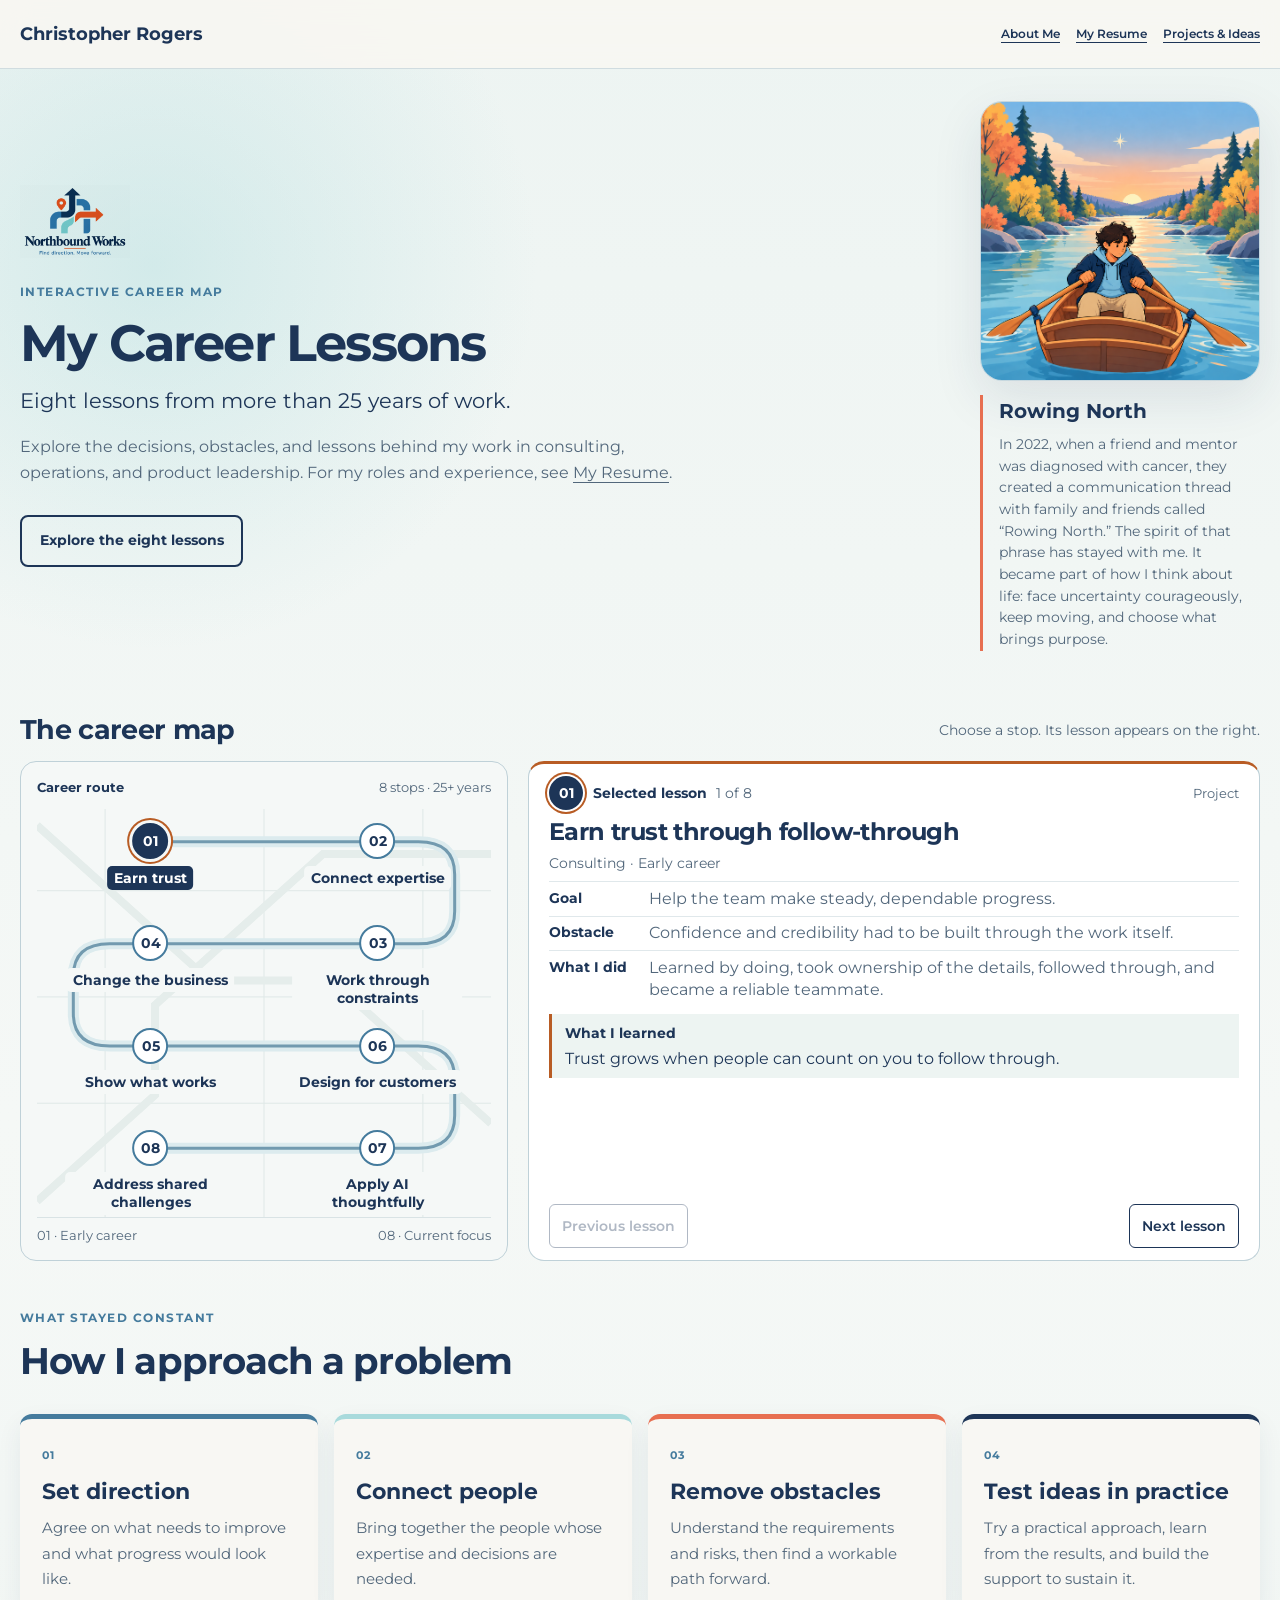
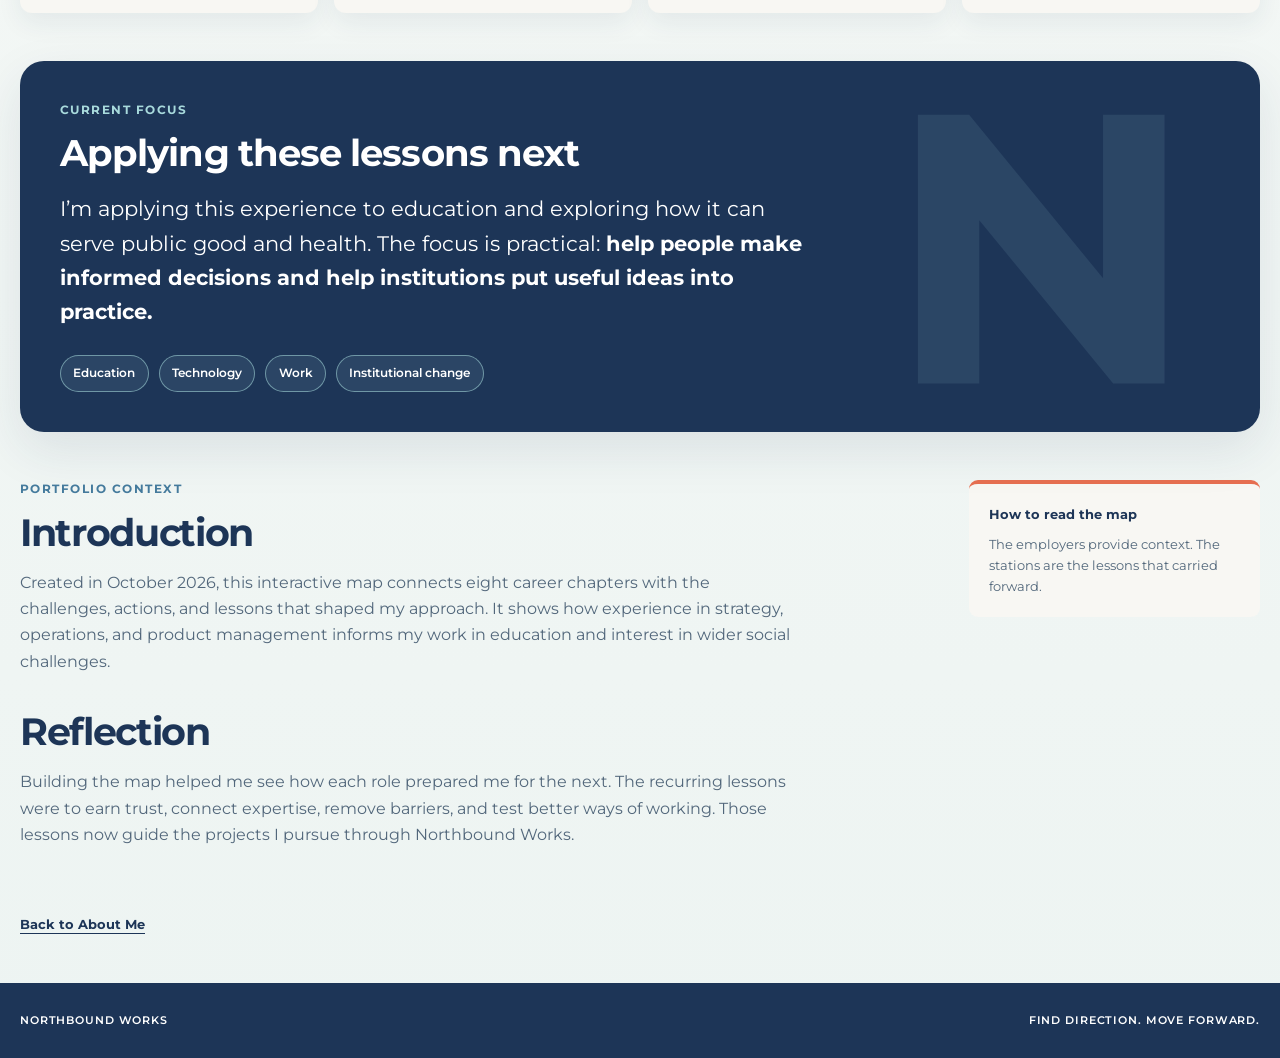
==== commit 11fe097b: "Remove redundant selection labels from career map" ====
--- a/finding-my-way-north.html
+++ b/finding-my-way-north.html
@@ -10,7 +10,7 @@
     <link rel="preconnect" href="https://fonts.googleapis.com">
     <link rel="preconnect" href="https://fonts.gstatic.com" crossorigin>
     <link href="https://fonts.googleapis.com/css2?family=Montserrat:wght@400;500;600;700&amp;display=swap" rel="stylesheet">
-    <link rel="stylesheet" href="finding-my-way-north.css?v=career-transit-1">
+    <link rel="stylesheet" href="finding-my-way-north.css?v=career-transit-2">
     <script src="finding-my-way-north.js?v=career-transit-1" defer></script>
 </head>
 <body class="north-map-page">
@@ -80,56 +80,48 @@
                                 <button type="button" id="station-button-1" data-station="0" aria-controls="station-detail" aria-pressed="true">
                                     <span class="nbm-station-number">01</span>
                                     <span class="nbm-station-copy"><strong>Earn trust</strong></span>
-                                    <span class="nbm-station-selected" aria-hidden="true">Selected</span>
                                 </button>
                             </li>
                             <li class="nbm-map-station" id="station-2" style="--station-x:75%; --station-y:8%;">
                                 <button type="button" id="station-button-2" data-station="1" aria-controls="station-detail" aria-pressed="false">
                                     <span class="nbm-station-number">02</span>
                                     <span class="nbm-station-copy"><strong>Connect expertise</strong></span>
-                                    <span class="nbm-station-selected" aria-hidden="true">Selected</span>
                                 </button>
                             </li>
                             <li class="nbm-map-station" id="station-3" style="--station-x:75%; --station-y:33%;">
                                 <button type="button" id="station-button-3" data-station="2" aria-controls="station-detail" aria-pressed="false">
                                     <span class="nbm-station-number">03</span>
                                     <span class="nbm-station-copy"><strong>Work through constraints</strong></span>
-                                    <span class="nbm-station-selected" aria-hidden="true">Selected</span>
                                 </button>
                             </li>
                             <li class="nbm-map-station" id="station-4" style="--station-x:25%; --station-y:33%;">
                                 <button type="button" id="station-button-4" data-station="3" aria-controls="station-detail" aria-pressed="false">
                                     <span class="nbm-station-number">04</span>
                                     <span class="nbm-station-copy"><strong>Change the business</strong></span>
-                                    <span class="nbm-station-selected" aria-hidden="true">Selected</span>
                                 </button>
                             </li>
                             <li class="nbm-map-station" id="station-5" style="--station-x:25%; --station-y:58%;">
                                 <button type="button" id="station-button-5" data-station="4" aria-controls="station-detail" aria-pressed="false">
                                     <span class="nbm-station-number">05</span>
                                     <span class="nbm-station-copy"><strong>Show what works</strong></span>
-                                    <span class="nbm-station-selected" aria-hidden="true">Selected</span>
                                 </button>
                             </li>
                             <li class="nbm-map-station" id="station-6" style="--station-x:75%; --station-y:58%;">
                                 <button type="button" id="station-button-6" data-station="5" aria-controls="station-detail" aria-pressed="false">
                                     <span class="nbm-station-number">06</span>
                                     <span class="nbm-station-copy"><strong>Design for customers</strong></span>
-                                    <span class="nbm-station-selected" aria-hidden="true">Selected</span>
                                 </button>
                             </li>
                             <li class="nbm-map-station" id="station-7" style="--station-x:75%; --station-y:83%;">
                                 <button type="button" id="station-button-7" data-station="6" aria-controls="station-detail" aria-pressed="false">
                                     <span class="nbm-station-number">07</span>
                                     <span class="nbm-station-copy"><strong>Apply AI thoughtfully</strong></span>
-                                    <span class="nbm-station-selected" aria-hidden="true">Selected</span>
                                 </button>
                             </li>
                             <li class="nbm-map-station" id="station-8" style="--station-x:25%; --station-y:83%;">
                                 <button type="button" id="station-button-8" data-station="7" aria-controls="station-detail" aria-pressed="false">
                                     <span class="nbm-station-number">08</span>
                                     <span class="nbm-station-copy"><strong>Address shared challenges</strong></span>
-                                    <span class="nbm-station-selected" aria-hidden="true">Selected</span>
                                 </button>
                             </li>
                         </ol>
--- a/finding-my-way-north.css
+++ b/finding-my-way-north.css
@@ -317,8 +317,6 @@
 .nbm-map-station button:hover .nbm-station-copy { text-decoration: underline; text-underline-offset: 3px; }
 .nbm-map-station button[aria-pressed='true'] .nbm-station-number { border-color: var(--nbm-navy); background: var(--nbm-navy); color: var(--nbm-white); box-shadow: 0 0 0 3px #f5f8f7, 0 0 0 5px #b85c24; }
 .nbm-map-station button[aria-pressed='true'] .nbm-station-copy { background: var(--nbm-navy); color: var(--nbm-white); }
-.nbm-station-selected { position: absolute; left: calc(50% + 26px); top: 10px; visibility: hidden; color: #96501f; font-size: .75rem; font-weight: 700; line-height: 1.2; }
-.nbm-map-station button[aria-pressed='true'] .nbm-station-selected { visibility: visible; }
 .nbm-detail-panel { display: flex; flex-direction: column; padding: .75rem 1.25rem; border-top: 3px solid #b85c24; }
 .nbm-detail-topline { display: flex; align-items: center; gap: .65rem; font-size: .875rem; line-height: 1.3; }
 .nbm-detail-topline p { margin: 0; font-weight: 700; }
@@ -739,7 +737,6 @@
     .nbm-map-visual { padding: .8rem; }
     .nbm-map-caption, .nbm-map-key { font-size: .75rem; }
     .nbm-station-copy { padding-left: .2rem; padding-right: .2rem; }
-    .nbm-station-selected { top: -10px; left: 50%; transform: translateX(-50%); padding: 0 .25rem; background: #f5f8f7; }
     .nbm-detail-panel { padding: 1rem; }
     .nbm-detail-panel h3 { font-size: 1.35rem; }
     .nbm-detail-scale { display: none; }
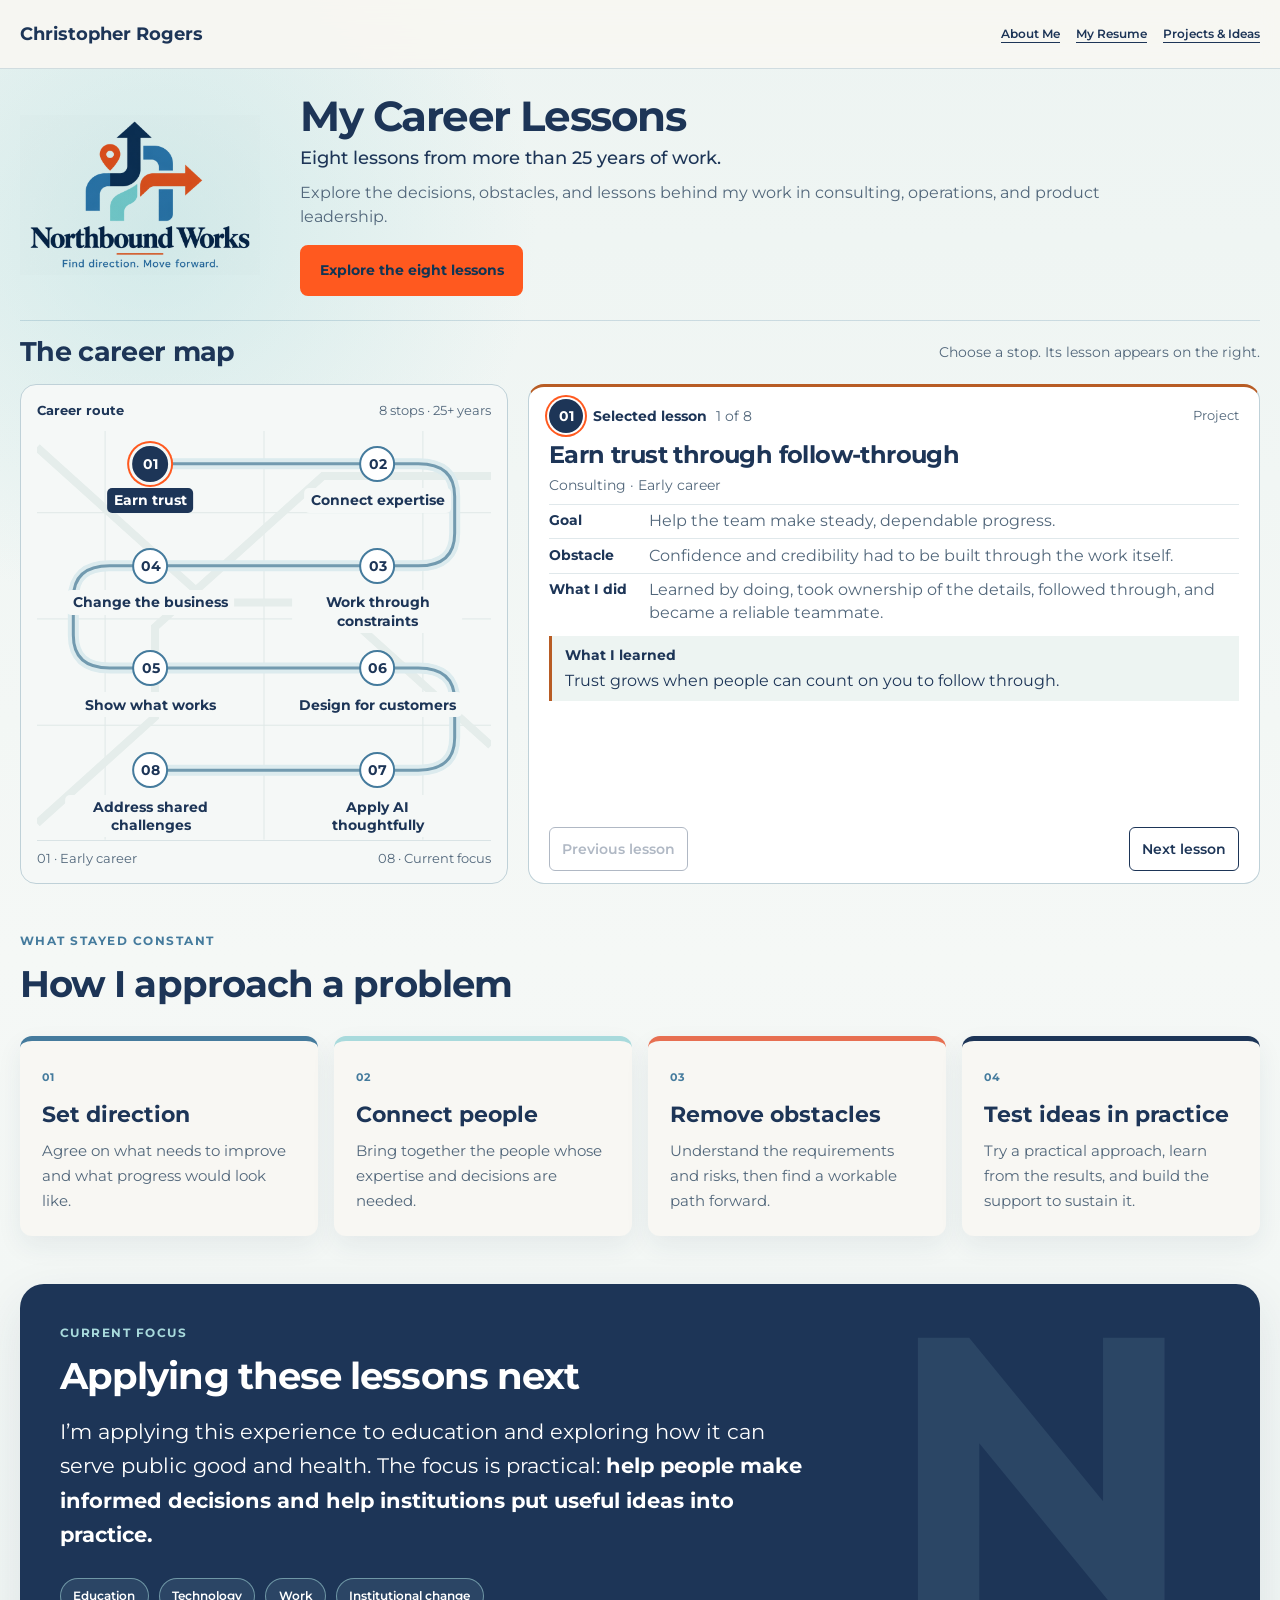
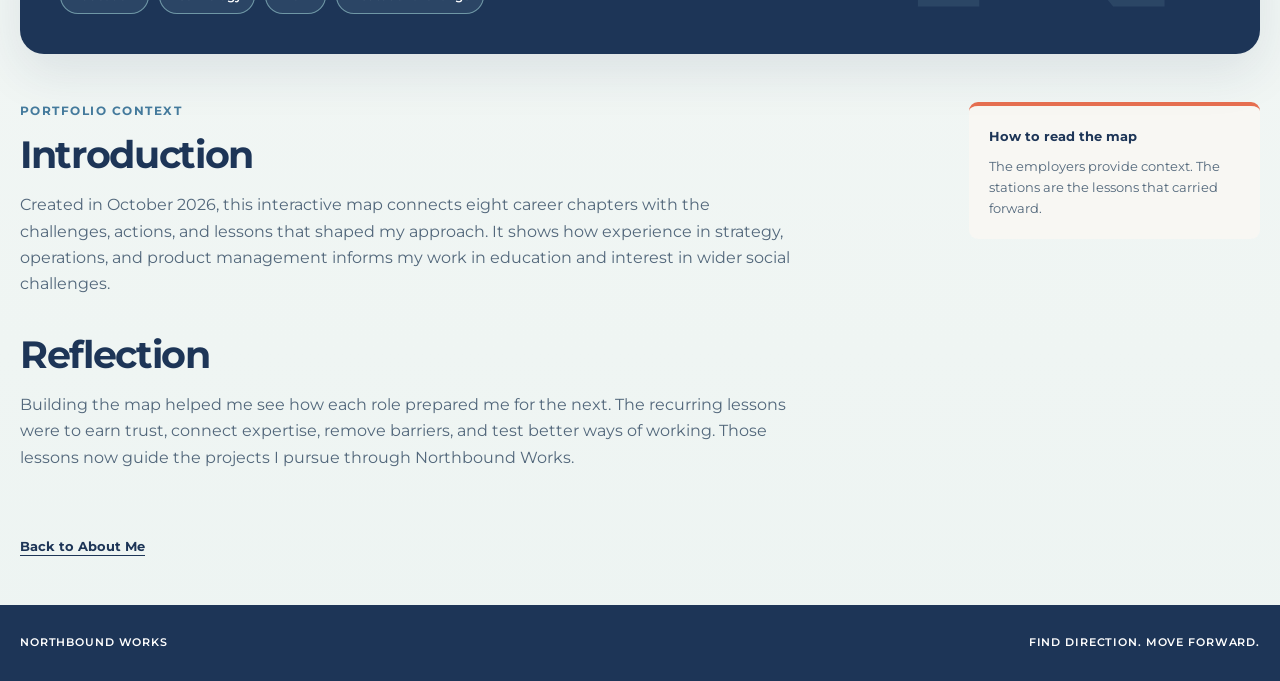
==== commit 29bcba46: "Focus career lessons opening and brighten primary accents" ====
--- a/finding-my-way-north.html
+++ b/finding-my-way-north.html
@@ -10,7 +10,7 @@
     <link rel="preconnect" href="https://fonts.googleapis.com">
     <link rel="preconnect" href="https://fonts.gstatic.com" crossorigin>
     <link href="https://fonts.googleapis.com/css2?family=Montserrat:wght@400;500;600;700&amp;display=swap" rel="stylesheet">
-    <link rel="stylesheet" href="finding-my-way-north.css?v=career-transit-2">
+    <link rel="stylesheet" href="finding-my-way-north.css?v=career-lessons-opening-3">
     <script src="finding-my-way-north.js?v=career-transit-1" defer></script>
 </head>
 <body class="north-map-page">
@@ -29,30 +29,15 @@
 
     <main id="main-content">
         <header class="nbm-hero">
+            <a class="nbm-brand" href="index.html#home" aria-label="Northbound Works home">
+                <img src="images/New Logo. New Phrase PNG.png" alt="Northbound Works. Find direction. Move forward." width="1536" height="1024">
+            </a>
             <div class="nbm-hero-copy">
-                <a class="nbm-brand" href="index.html#home" aria-label="Northbound Works home">
-                    <img src="images/New Logo. New Phrase PNG.png" alt="Northbound Works. Find direction. Move forward.">
-                </a>
-                <p class="nbm-eyebrow">Interactive career map</p>
                 <h1>My Career Lessons</h1>
                 <p class="nbm-deck">Eight lessons from more than 25 years of work.</p>
-                <p class="nbm-intro">Explore the decisions, obstacles, and lessons behind my work in consulting, operations, and product leadership. For my roles and experience, see <a href="resume.html">My Resume</a>.</p>
+                <p class="nbm-intro">Explore the decisions, obstacles, and lessons behind my work in consulting, operations, and product leadership.</p>
                 <a class="nbm-start" href="#career-map">Explore the eight lessons</a>
             </div>
-
-            <figure class="nbm-hero-mark">
-                <img
-                    src="images/rowing-north-hero.png"
-                    alt="An illustrated student focused on rowing a wooden boat upstream toward a north star at sunset."
-                    class="nbm-rowing-image"
-                    width="1254"
-                    height="1254"
-                >
-                <figcaption class="nbm-rowing-caption">
-                    <p class="nbm-rowing-label">Rowing North</p>
-                    <p class="nbm-rowing-story">In 2022, when a friend and mentor was diagnosed with cancer, they created a communication thread with family and friends called “Rowing North.” The spirit of that phrase has stayed with me. It became part of how I think about life: face uncertainty courageously, keep moving, and choose what brings purpose.</p>
-                </figcaption>
-            </figure>
         </header>
 
         <section class="nbm-journey" id="career-map" aria-labelledby="career-map-heading">
--- a/finding-my-way-north.css
+++ b/finding-my-way-north.css
@@ -119,21 +119,20 @@
 
 .nbm-hero {
     display: grid;
-    grid-template-columns: minmax(0, 1.15fr) minmax(300px, 0.85fr);
+    grid-template-columns: 240px minmax(0, 1fr);
     align-items: center;
-    gap: clamp(2rem, 7vw, 7rem);
-    min-height: calc(100svh - 4.25rem);
-    padding: clamp(3rem, 8vw, 7rem) 0;
+    gap: 2.5rem;
+    padding: 1.5rem 0;
+    border-bottom: 1px solid rgba(69, 123, 157, 0.22);
 }
 
 .nbm-brand {
-    display: inline-block;
-    margin-bottom: 2.4rem;
+    display: block;
 }
 
 .nbm-brand img {
     display: block;
-    width: 142px;
+    width: 100%;
     height: auto;
     mix-blend-mode: multiply;
 }
@@ -149,26 +148,26 @@
 }
 
 .nbm-hero h1 {
-    max-width: 760px;
+    margin-bottom: 0.4rem;
+    font-size: clamp(2rem, 3.5vw, 2.6rem);
+    letter-spacing: -0.035em;
+    text-wrap: balance;
+}
+
+.nbm-deck {
+    margin-bottom: 0.65rem;
+    font-family: var(--nbm-headline);
+    font-size: 1.125rem;
+    font-weight: 500;
+    line-height: 1.35;
+}
+
+.nbm-intro {
+    max-width: 76ch;
     margin-bottom: 1rem;
-    font-size: clamp(3.2rem, 8vw, 6.7rem);
-    letter-spacing: -0.055em;
-    text-wrap: balance;
-}
-
-.nbm-deck {
-    max-width: 650px;
-    margin-bottom: 1.15rem;
-    font-family: var(--nbm-headline);
-    font-size: clamp(1.35rem, 2.4vw, 2rem);
-    line-height: 1.35;
-}
-
-.nbm-intro {
-    max-width: 700px;
-    margin-bottom: 1.8rem;
     color: var(--nbm-ink-muted);
-    font-size: clamp(1rem, 1.4vw, 1.12rem);
+    font-size: 1rem;
+    line-height: 1.5;
 }
 
 .nbm-start {
@@ -177,56 +176,22 @@
     gap: 0.75rem;
     min-height: 48px;
     padding: 0.75rem 1.1rem;
-    border: 2px solid var(--nbm-navy);
+    border: 2px solid #FF591F;
     border-radius: 8px;
+    background: #FF591F;
     text-decoration: none;
     font-size: 0.9rem;
     font-weight: 700;
     transition: background-color 160ms ease, color 160ms ease, transform 160ms ease;
 }
 
+.north-map-page .nbm-start { color: #103554; }
+
 .nbm-start:hover {
     color: var(--nbm-white);
-    background: var(--nbm-navy);
+    background: #103554;
+    border-color: #103554;
     transform: translateY(-2px);
-}
-
-.nbm-hero-mark {
-    display: grid;
-    justify-items: stretch;
-    gap: 1.1rem;
-    width: min(32vw, 390px);
-    margin: 0;
-    padding: 0;
-}
-
-.nbm-rowing-image {
-    display: block;
-    width: 100%;
-    height: auto;
-    border: 1px solid rgba(69, 123, 157, 0.24);
-    border-radius: 22px;
-    box-shadow: var(--nbm-shadow);
-}
-
-.nbm-rowing-caption {
-    padding-left: 1rem;
-    border-left: 3px solid var(--nbm-coral);
-}
-
-.nbm-rowing-label {
-    margin: 0 0 0.4rem;
-    font-family: var(--nbm-headline);
-    font-size: 1.25rem;
-    font-weight: 700;
-    color: var(--nbm-navy);
-}
-
-.nbm-rowing-story {
-    margin: 0;
-    color: var(--nbm-ink-muted);
-    font-size: 0.79rem;
-    line-height: 1.65;
 }
 
 .nbm-throughline {
@@ -315,12 +280,12 @@
 .nbm-station-copy strong { display: block; font-size: .875rem; line-height: 1.3; }
 .nbm-map-station button:hover .nbm-station-number { box-shadow: 0 0 0 5px #d9e9ed; }
 .nbm-map-station button:hover .nbm-station-copy { text-decoration: underline; text-underline-offset: 3px; }
-.nbm-map-station button[aria-pressed='true'] .nbm-station-number { border-color: var(--nbm-navy); background: var(--nbm-navy); color: var(--nbm-white); box-shadow: 0 0 0 3px #f5f8f7, 0 0 0 5px #b85c24; }
+.nbm-map-station button[aria-pressed='true'] .nbm-station-number { border-color: var(--nbm-navy); background: var(--nbm-navy); color: var(--nbm-white); box-shadow: 0 0 0 3px #f5f8f7, 0 0 0 5px #FF591F; }
 .nbm-map-station button[aria-pressed='true'] .nbm-station-copy { background: var(--nbm-navy); color: var(--nbm-white); }
 .nbm-detail-panel { display: flex; flex-direction: column; padding: .75rem 1.25rem; border-top: 3px solid #b85c24; }
 .nbm-detail-topline { display: flex; align-items: center; gap: .65rem; font-size: .875rem; line-height: 1.3; }
 .nbm-detail-topline p { margin: 0; font-weight: 700; }
-.nbm-detail-number { display: grid; place-items: center; width: 34px; height: 34px; flex: 0 0 34px; border-radius: 50%; color: white; background: var(--nbm-navy); box-shadow: 0 0 0 2px white, 0 0 0 4px #b85c24; font-weight: 700; }
+.nbm-detail-number { display: grid; place-items: center; width: 34px; height: 34px; flex: 0 0 34px; border-radius: 50%; color: white; background: var(--nbm-navy); box-shadow: 0 0 0 2px white, 0 0 0 4px #FF591F; font-weight: 700; }
 .nbm-detail-progress { margin-left: .3rem; color: var(--nbm-ink-muted); font-weight: 400; }
 .nbm-detail-scale { margin-left: auto; color: var(--nbm-ink-muted); font-size: .8125rem; }
 .nbm-detail-panel h3 { margin: .5rem 0 .4rem; font-size: 1.5rem; line-height: 1.2; letter-spacing: -.025em; }
@@ -525,14 +490,8 @@
 
 @media (max-width: 940px) {
     .nbm-hero {
-        grid-template-columns: 1fr;
-        min-height: auto;
-        padding-top: 4rem;
-    }
-
-    .nbm-hero-mark {
-        width: min(100%, 520px);
-        justify-self: center;
+        grid-template-columns: 190px minmax(0, 1fr);
+        gap: 1.5rem;
     }
 
     .nbm-section-heading {
@@ -573,19 +532,13 @@
     }
 
     .nbm-brand {
-        margin-bottom: 1.7rem;
-    }
-
-    .nbm-brand img {
-        width: 120px;
+        width: 190px;
     }
 
     .nbm-hero {
-        padding: 3rem 0 4rem;
-    }
-
-    .nbm-hero h1 {
-        font-size: clamp(3.1rem, 17vw, 5rem);
+        grid-template-columns: 1fr;
+        gap: 1rem;
+        padding: 1.25rem 0 1.5rem;
     }
 
     .nbm-throughline {
@@ -687,15 +640,7 @@
     }
 }
 
-/* Keep the introduction compact and put the lessons within easy reach. */
-.nbm-hero { min-height: 0; padding: 2rem 0 3rem; gap: 3rem; }
-.nbm-brand { margin-bottom: 1rem; }
-.nbm-brand img { width: 110px; }
-.nbm-hero h1 { font-size: clamp(2.3rem, 4vw, 3.2rem); letter-spacing: -.035em; }
-.nbm-deck { font-size: 1.3rem; }
-.nbm-intro { font-size: 1rem; }
-.nbm-hero-mark { width: min(100%, 280px); justify-self: end; gap: .85rem; }
-.nbm-rowing-story { font-size: .875rem; line-height: 1.55; }
+/* Keep the supporting sections compact. */
 .nbm-journey { padding: 2.5rem 0 3rem; scroll-margin-top: 5rem; }
 .nbm-section-heading h2, .nbm-now h2 { font-size: clamp(1.6rem, 3vw, 2.3rem); letter-spacing: -.025em; }
 .nbm-playbook { padding-bottom: 3rem; }
@@ -704,15 +649,10 @@
 .nbm-now { padding: 2.5rem; }
 .nbm-portfolio-context { padding: 3rem 0; }
 #station-detail { scroll-margin-top: 5rem; }
-@media (max-width: 940px) {
-    .nbm-hero { grid-template-columns: minmax(0, 1fr) 240px; gap: 2rem; }
-}
 @media (max-width: 680px) {
     .nbm-nav-inner { flex-wrap: wrap; justify-content: center; gap: .4rem; padding: .65rem 0; }
     .nbm-home-link { font-size: 1rem; }
     .nbm-nav-actions { flex-wrap: wrap; justify-content: center; gap: .75rem; width: 100%; }
-    .nbm-hero { grid-template-columns: 1fr; gap: 2rem; padding: 2rem 0; }
-    .nbm-hero-mark { width: min(100%, 320px); justify-self: center; }
     .nbm-journey { padding-top: 2rem; }
     .nbm-now { padding: 1.5rem; }
     #career-map, #station-detail { scroll-margin-top: 7rem; }
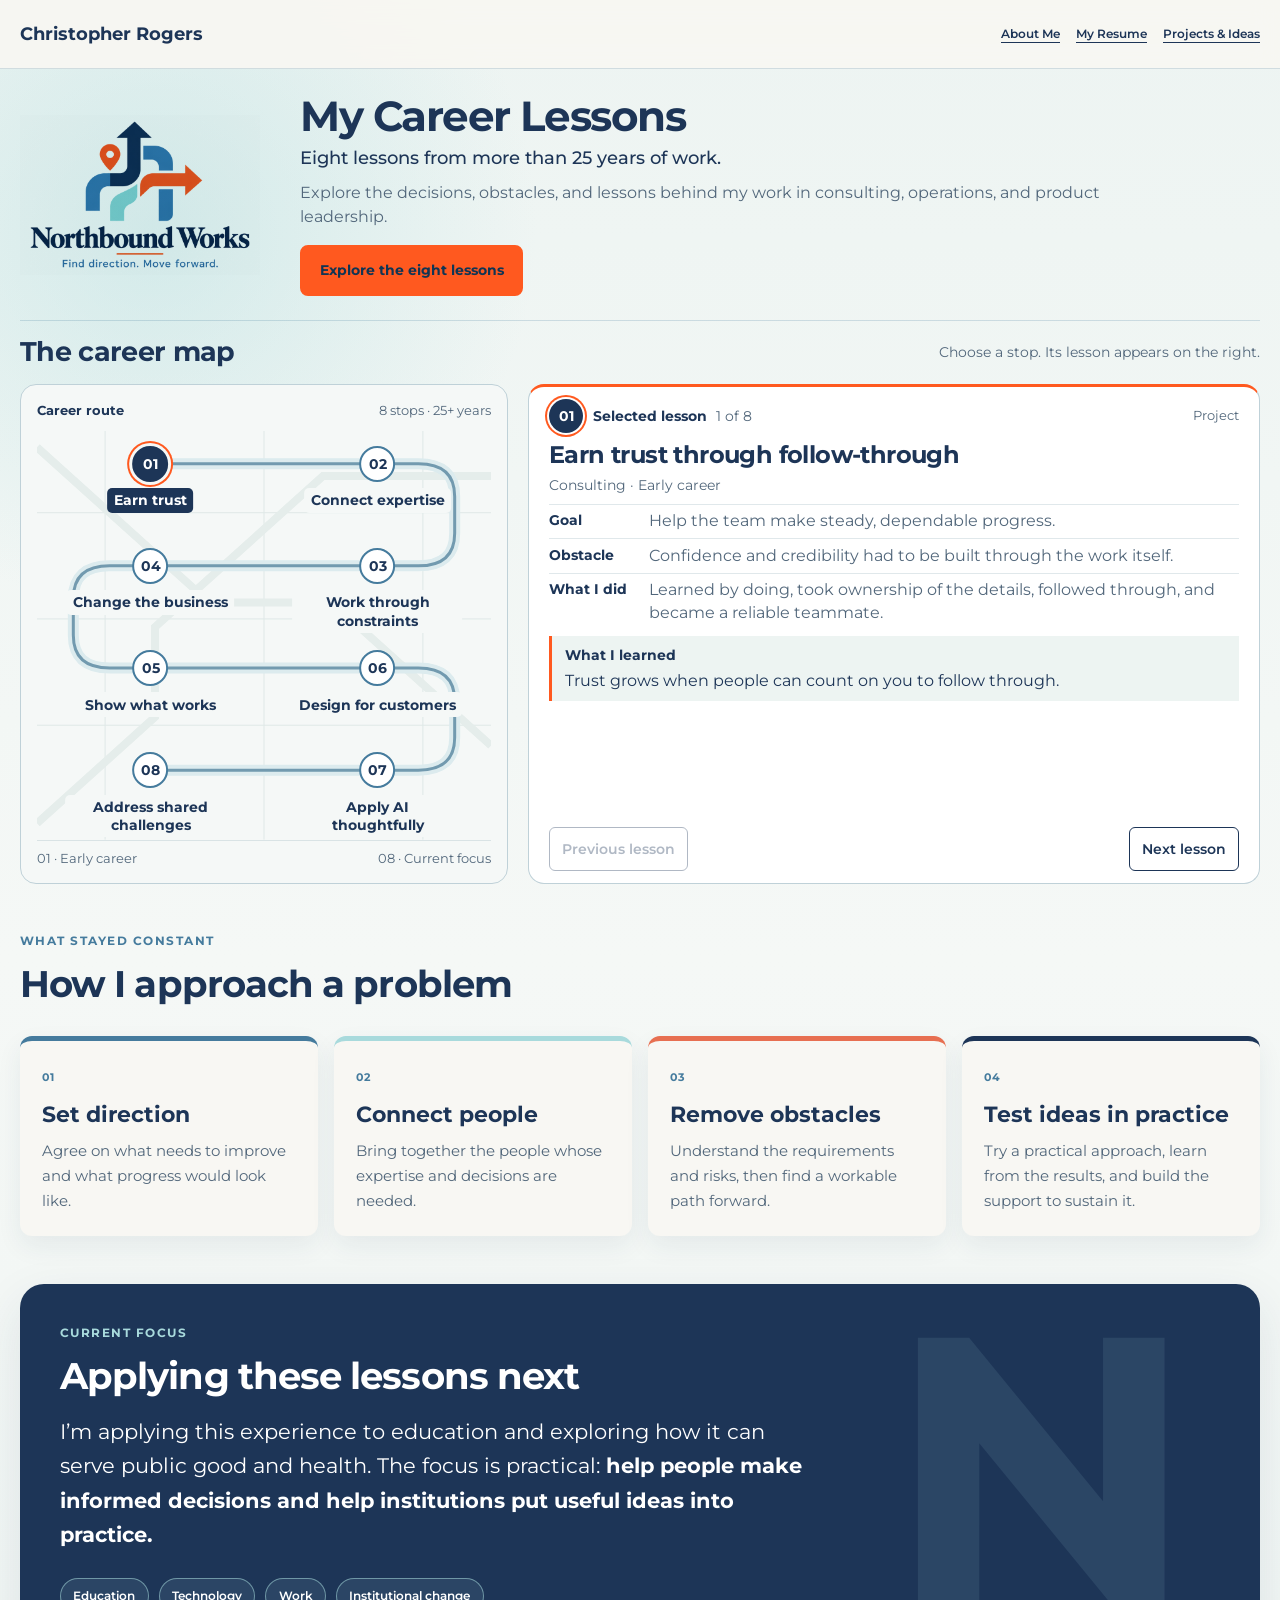
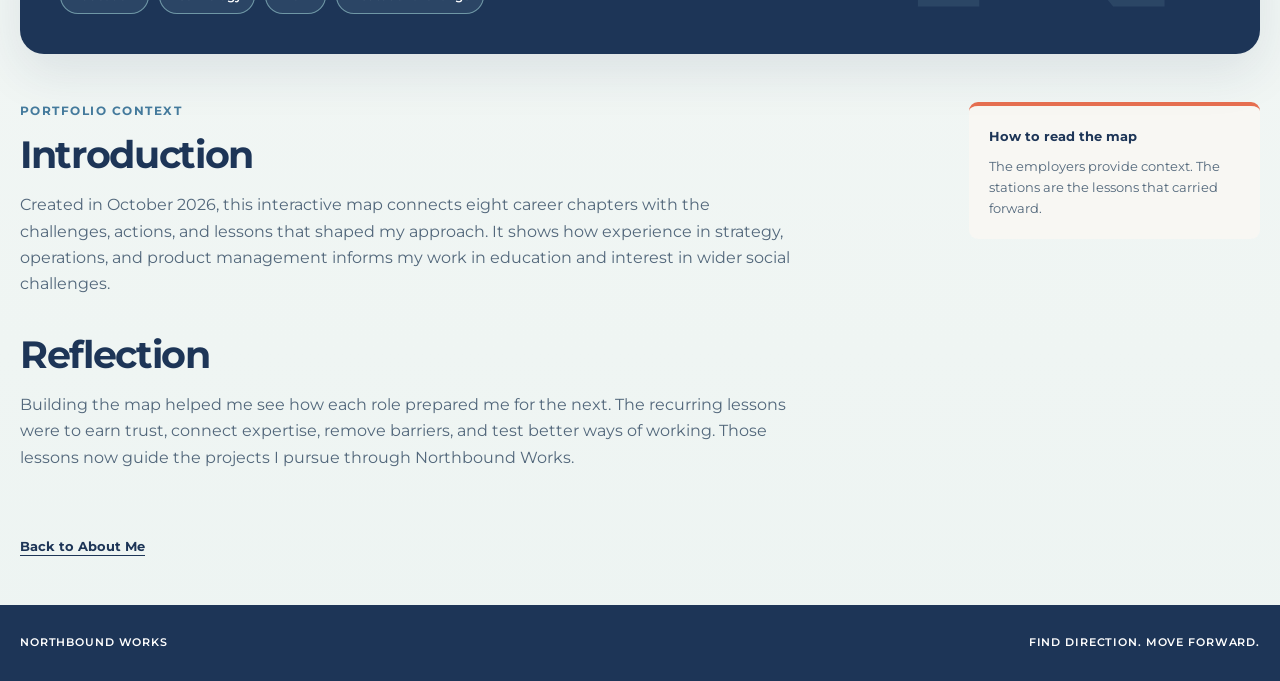
==== commit e0a31d9f: "Match lesson card accents to bright orange" ====
--- a/finding-my-way-north.html
+++ b/finding-my-way-north.html
@@ -10,7 +10,7 @@
     <link rel="preconnect" href="https://fonts.googleapis.com">
     <link rel="preconnect" href="https://fonts.gstatic.com" crossorigin>
     <link href="https://fonts.googleapis.com/css2?family=Montserrat:wght@400;500;600;700&amp;display=swap" rel="stylesheet">
-    <link rel="stylesheet" href="finding-my-way-north.css?v=career-lessons-opening-3">
+    <link rel="stylesheet" href="finding-my-way-north.css?v=career-lessons-opening-4">
     <script src="finding-my-way-north.js?v=career-transit-1" defer></script>
 </head>
 <body class="north-map-page">
--- a/finding-my-way-north.css
+++ b/finding-my-way-north.css
@@ -282,7 +282,7 @@
 .nbm-map-station button:hover .nbm-station-copy { text-decoration: underline; text-underline-offset: 3px; }
 .nbm-map-station button[aria-pressed='true'] .nbm-station-number { border-color: var(--nbm-navy); background: var(--nbm-navy); color: var(--nbm-white); box-shadow: 0 0 0 3px #f5f8f7, 0 0 0 5px #FF591F; }
 .nbm-map-station button[aria-pressed='true'] .nbm-station-copy { background: var(--nbm-navy); color: var(--nbm-white); }
-.nbm-detail-panel { display: flex; flex-direction: column; padding: .75rem 1.25rem; border-top: 3px solid #b85c24; }
+.nbm-detail-panel { display: flex; flex-direction: column; padding: .75rem 1.25rem; border-top: 3px solid #FF591F; }
 .nbm-detail-topline { display: flex; align-items: center; gap: .65rem; font-size: .875rem; line-height: 1.3; }
 .nbm-detail-topline p { margin: 0; font-weight: 700; }
 .nbm-detail-number { display: grid; place-items: center; width: 34px; height: 34px; flex: 0 0 34px; border-radius: 50%; color: white; background: var(--nbm-navy); box-shadow: 0 0 0 2px white, 0 0 0 4px #FF591F; font-weight: 700; }
@@ -295,7 +295,7 @@
 .nbm-detail-grid > div { display: grid; grid-template-columns: 88px minmax(0, 1fr); gap: .75rem; padding: .35rem 0; border-top: 1px solid #e0e8eb; }
 .nbm-detail-grid dt { color: var(--nbm-navy); font-size: .875rem; font-weight: 700; line-height: 1.5; }
 .nbm-detail-grid dd { margin: 0; color: var(--nbm-ink-muted); font-size: 1rem; line-height: 1.4; }
-.nbm-lesson-takeaway { margin: .4rem 0 .6rem; padding: .5rem .8rem; border-left: 3px solid #b85c24; background: var(--nbm-pale); }
+.nbm-lesson-takeaway { margin: .4rem 0 .6rem; padding: .5rem .8rem; border-left: 3px solid #FF591F; background: var(--nbm-pale); }
 .nbm-lesson-takeaway > p { margin: 0 0 .2rem; font-size: .875rem; font-weight: 700; }
 .nbm-detail-panel blockquote { margin: 0; font-size: 1rem; line-height: 1.4; }
 .nbm-detail-controls { display: flex; justify-content: space-between; gap: .75rem; margin-top: auto; }
